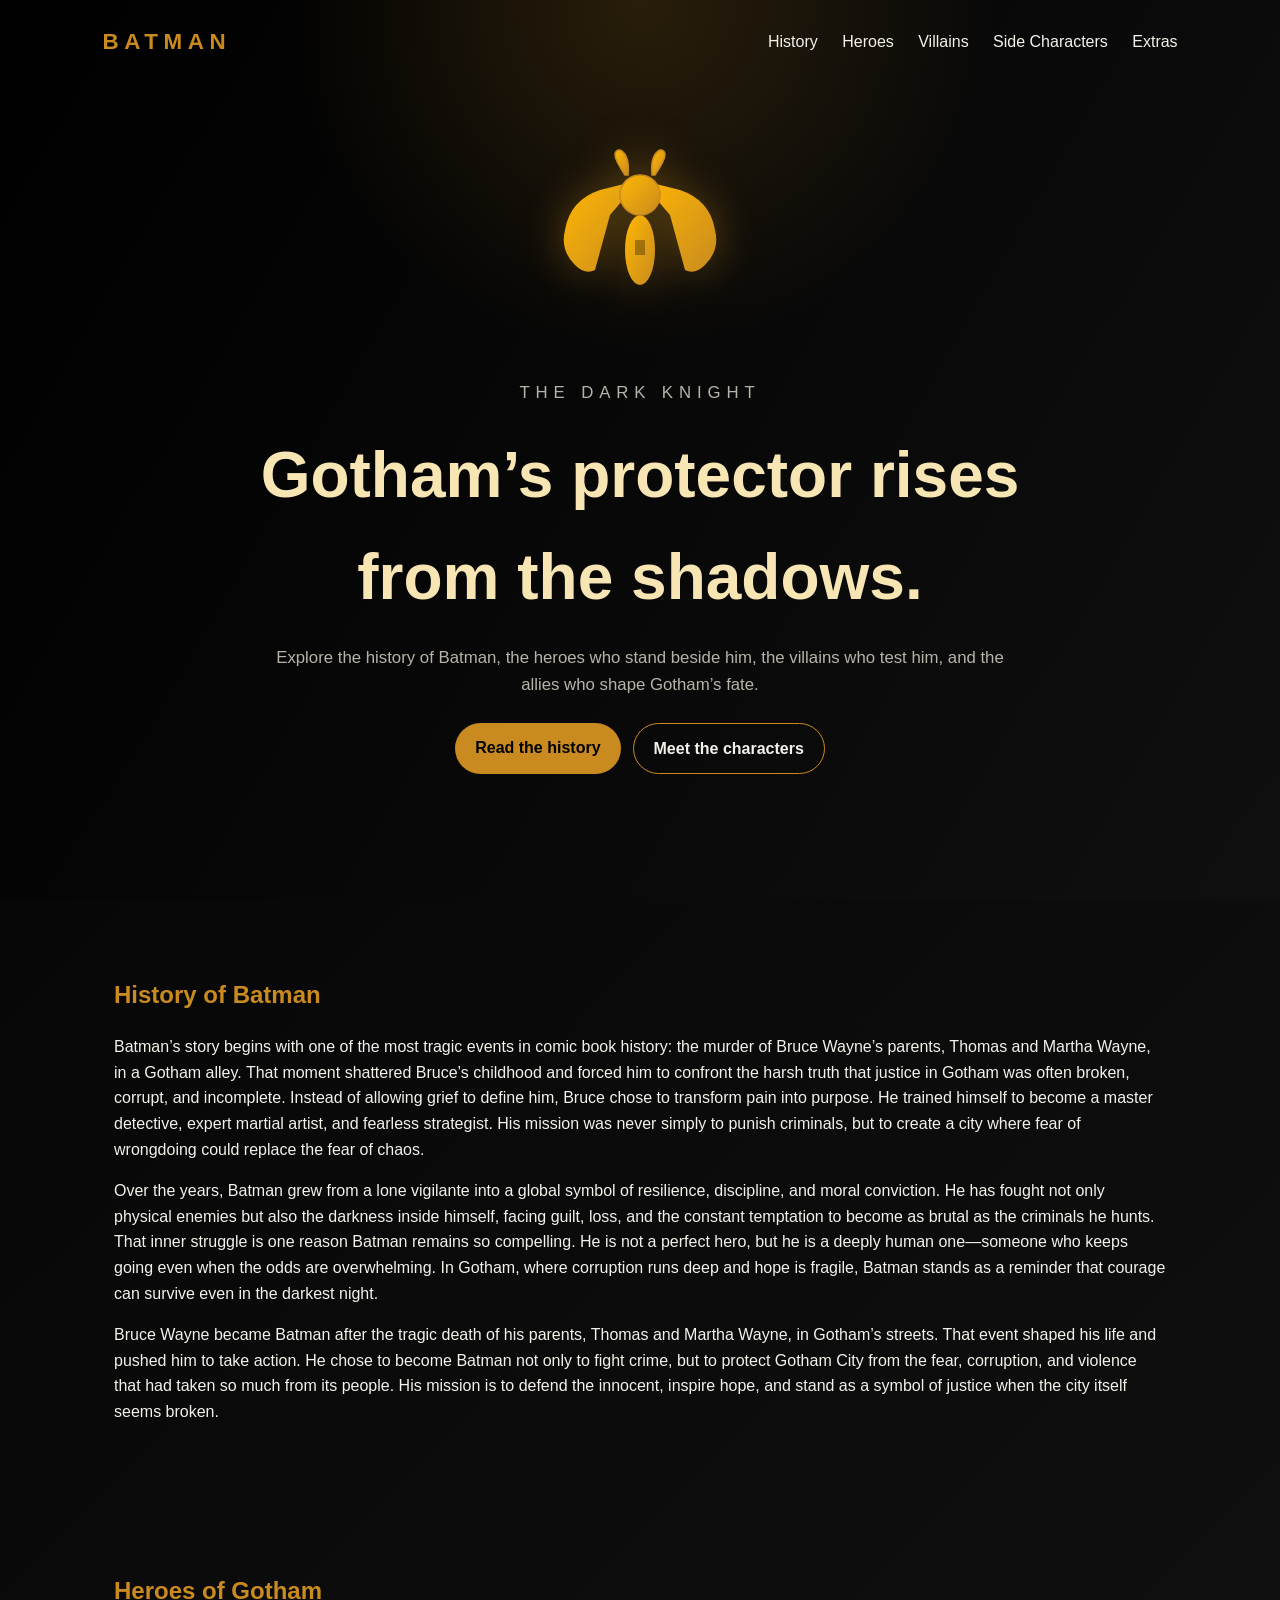
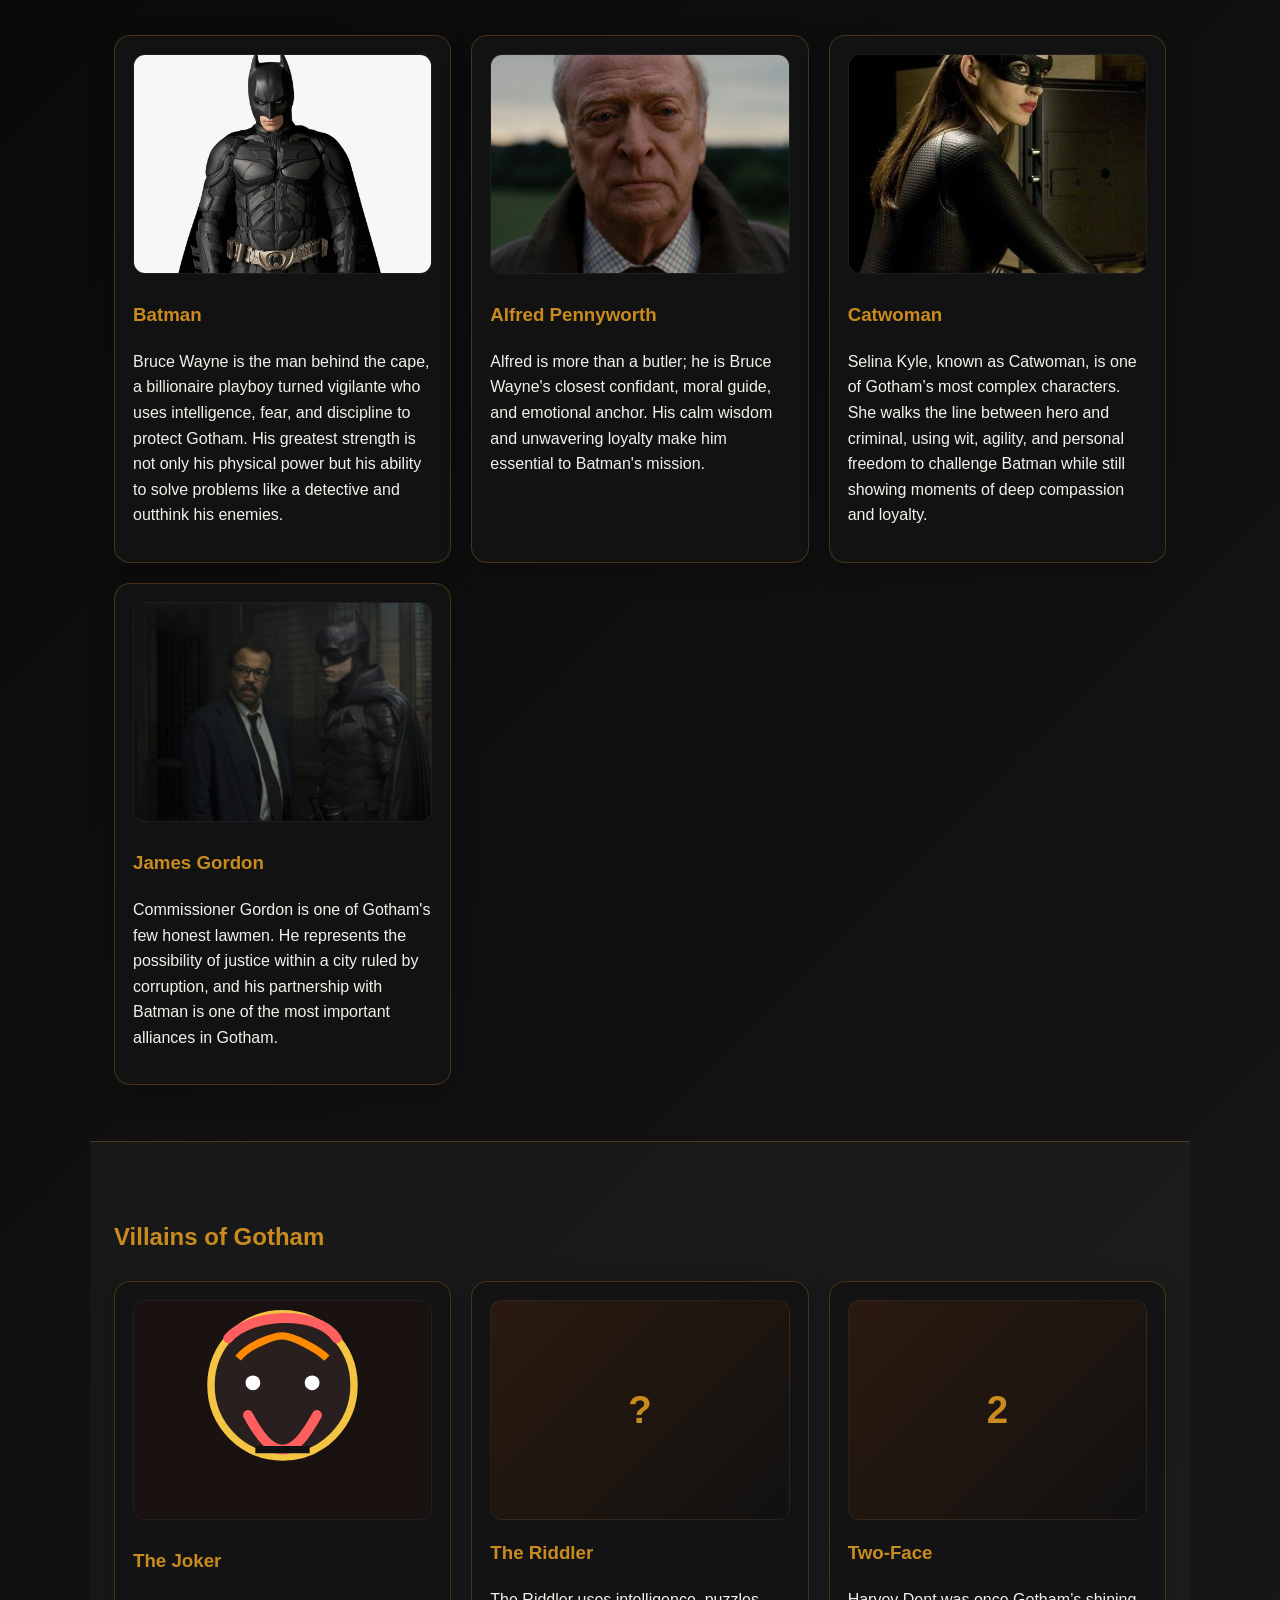
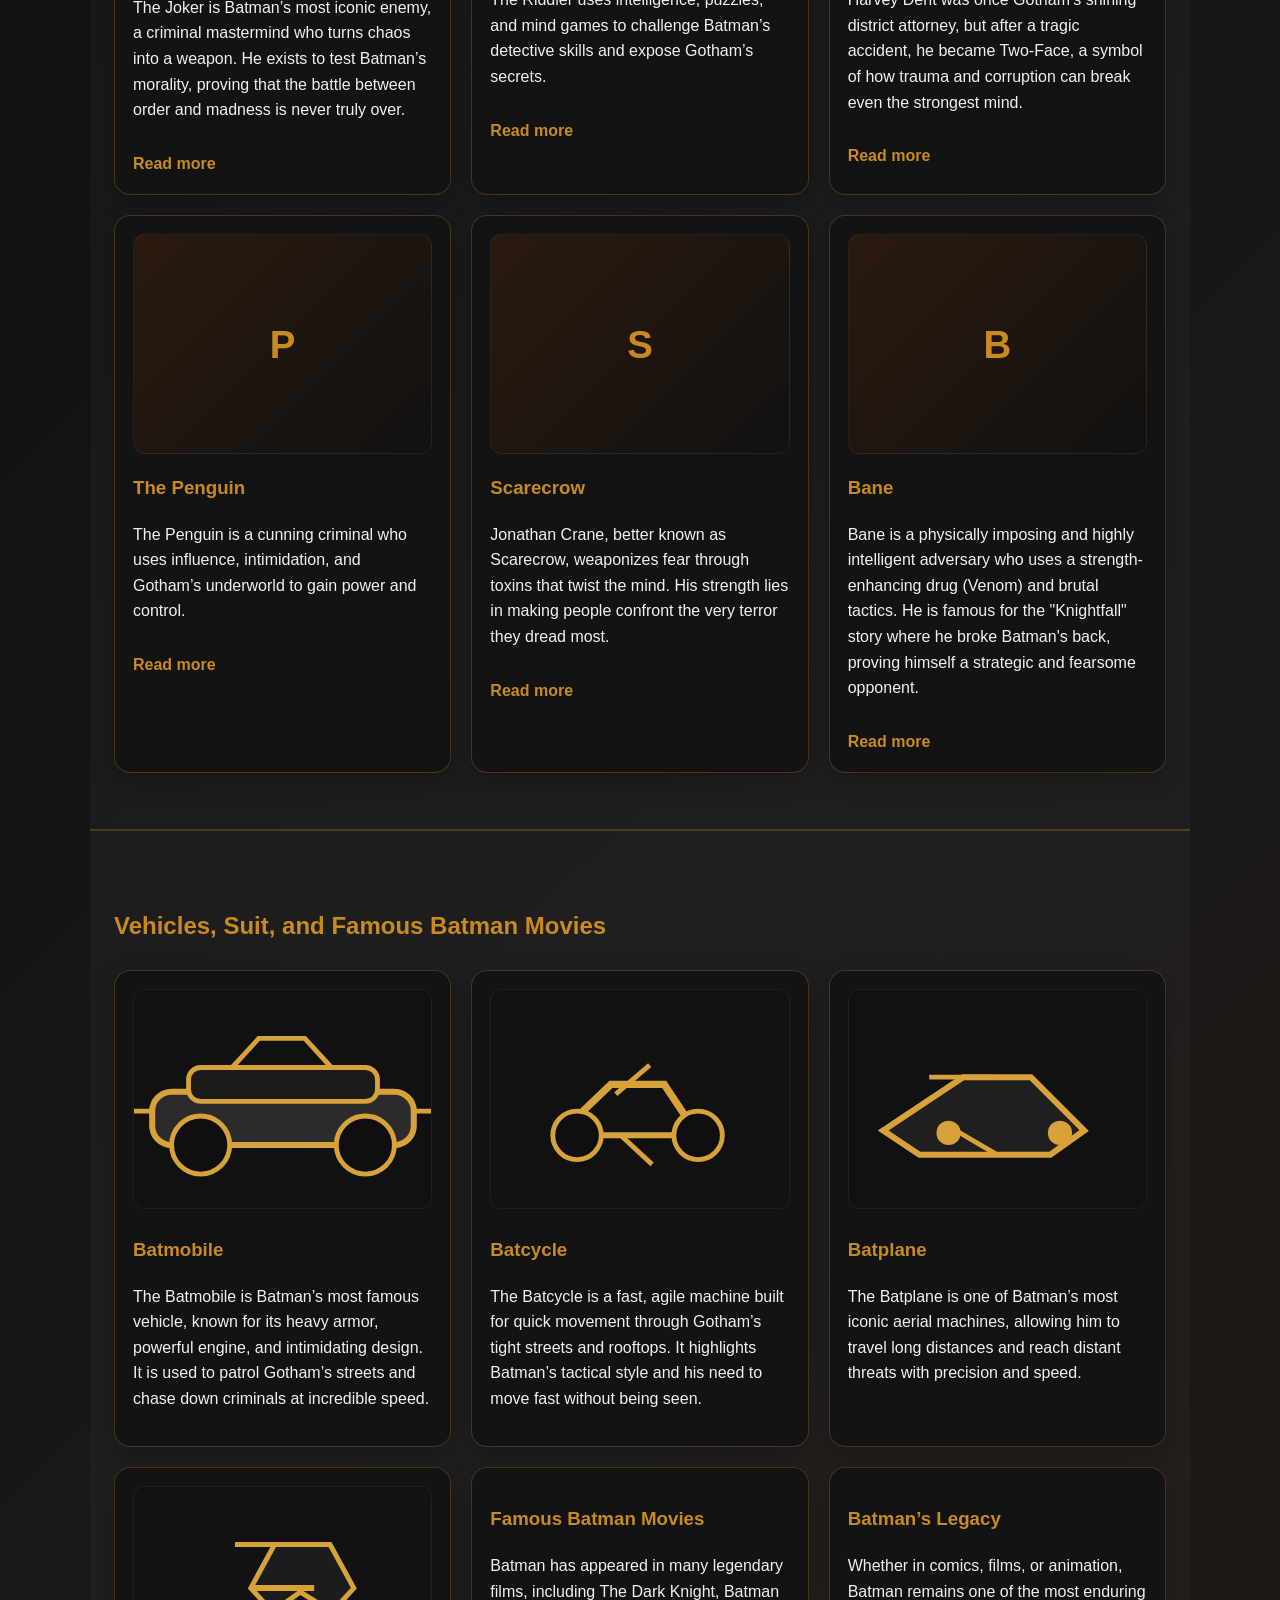
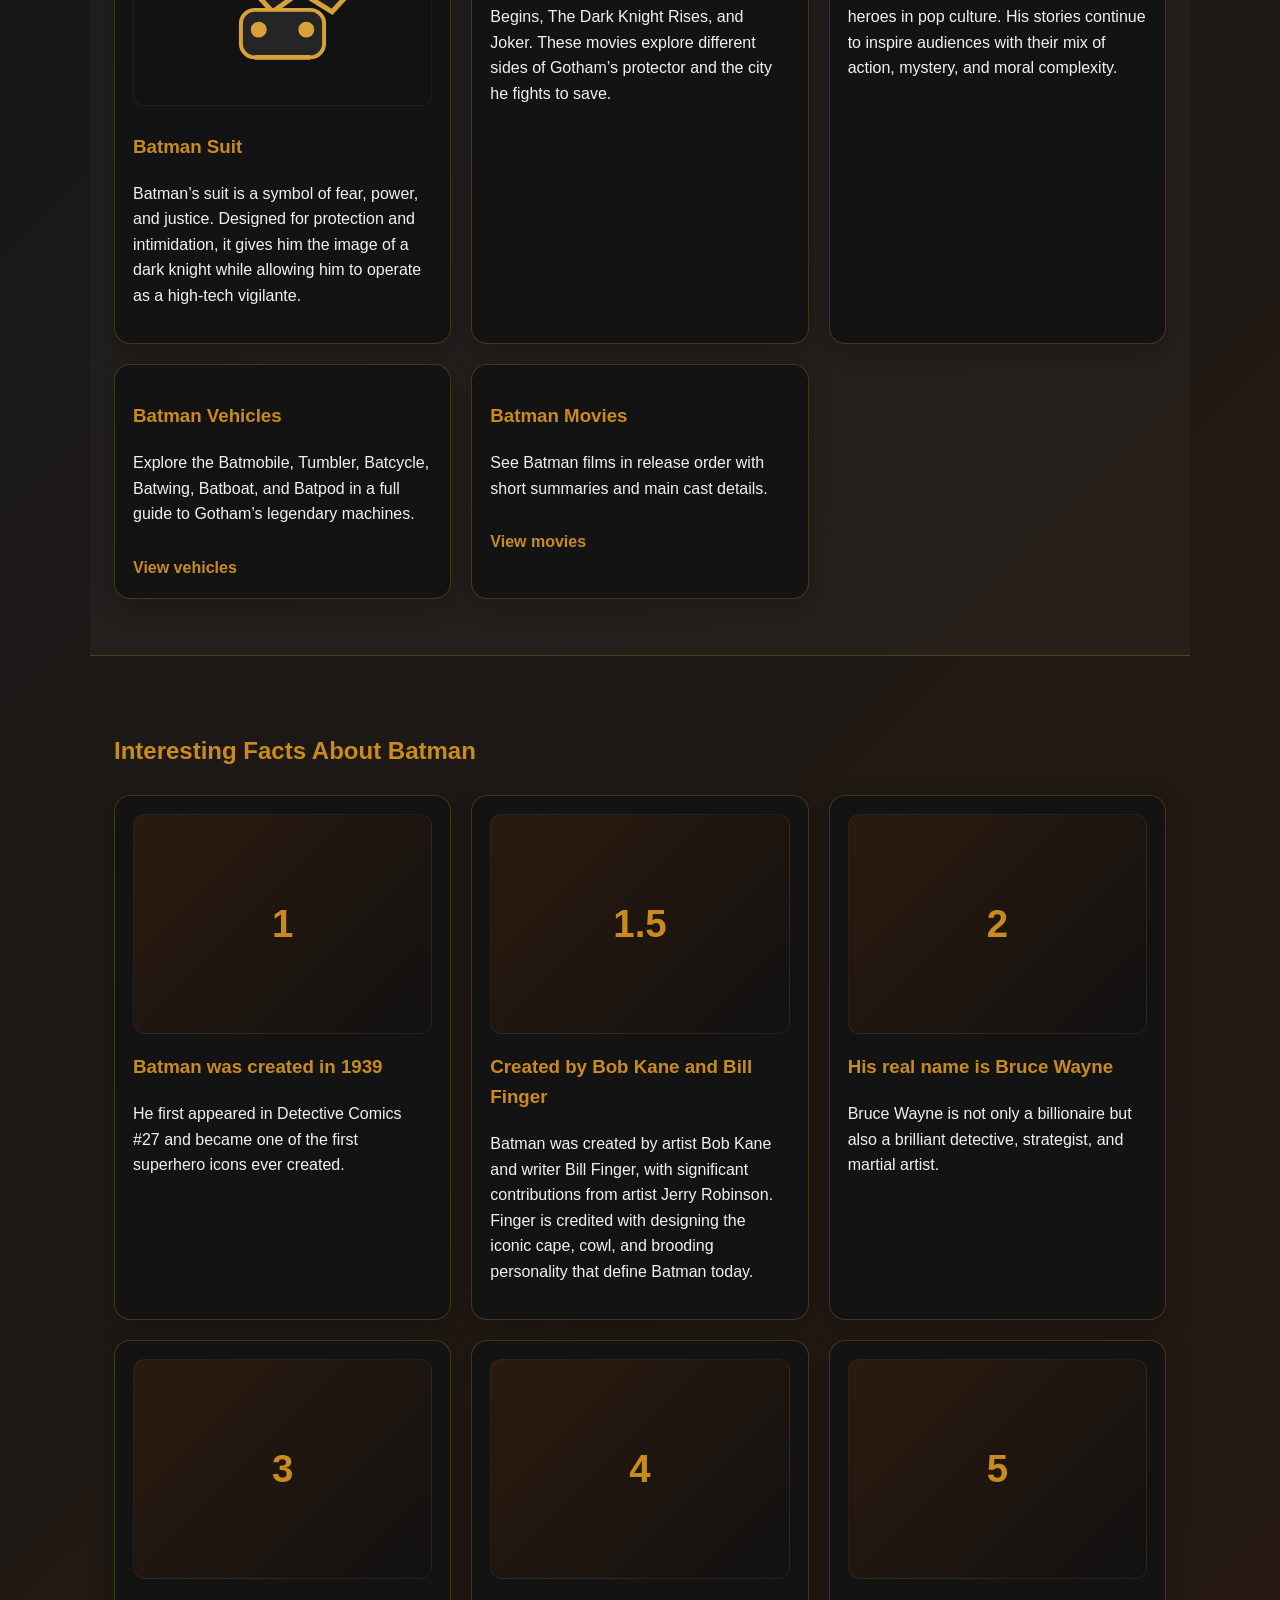
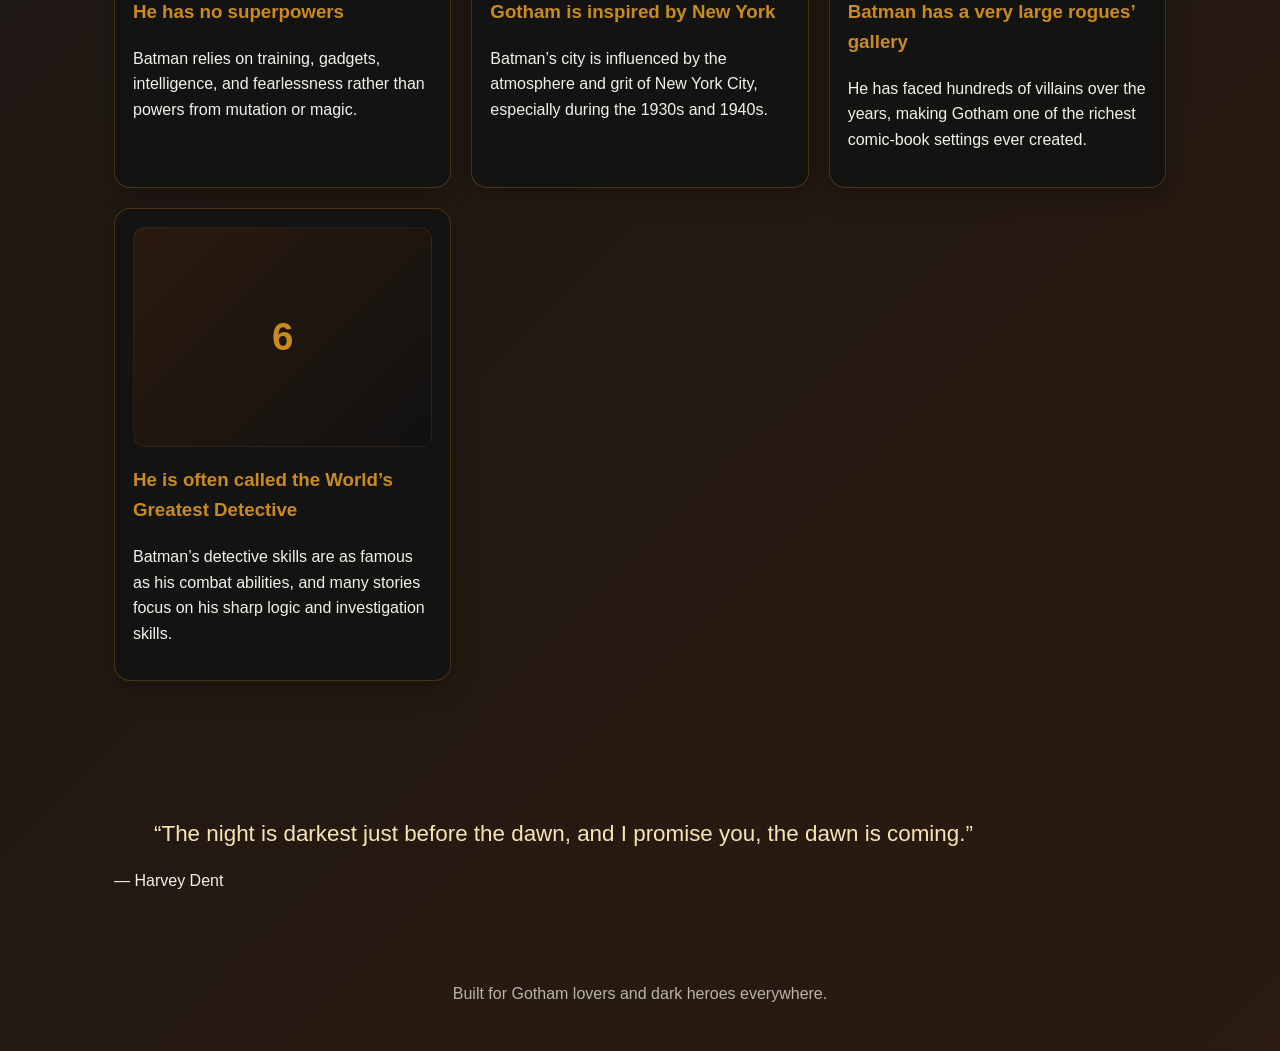
==== index.html @ 32471635 "chage" ====
<!DOCTYPE html>
<html lang="en">
  <head>
    <meta charset="UTF-8" />
    <meta name="viewport" content="width=device-width, initial-scale=1.0" />
    <title>Batman | Gotham Legends</title>
    <meta
      name="description"
      content="A dark Batman-themed website featuring Gotham history, heroes, villains, and supporting characters."
    />
    <link rel="stylesheet" href="styles.css" />
  </head>
  <body>
    <header class="hero">
      <nav class="nav">
        <div class="brand">BATMAN</div>
        <div class="nav-links">
          <a href="#history">History</a>
          <a href="#heroes">Heroes</a>
          <a href="#villains">Villains</a>
          <a href="#side">Side Characters</a>
          <a href="#extras">Extras</a>
        </div>
      </nav>

      <div class="hero-content">
        <div class="hero-logo">
          <img src="images/batman-logo.svg" alt="Batman Logo" />
        </div>
        <p class="eyebrow">The Dark Knight</p>
        <h1>Gotham’s protector rises from the shadows.</h1>
        <p>
          Explore the history of Batman, the heroes who stand beside him, the
          villains who test him, and the allies who shape Gotham’s fate.
        </p>
        <div class="hero-actions">
          <a class="button primary" href="#history">Read the history</a>
          <a class="button secondary" href="#heroes">Meet the characters</a>
        </div>
      </div>
    </header>

    <main>
      <section id="history" class="section">
        <h2>History of Batman</h2>
        <p>
          Batman’s story begins with one of the most tragic events in comic book history: the murder of Bruce Wayne’s parents, Thomas and Martha Wayne, in a Gotham alley. That moment shattered Bruce’s childhood and forced him to confront the harsh truth that justice in Gotham was often broken, corrupt, and incomplete. Instead of allowing grief to define him, Bruce chose to transform pain into purpose. He trained himself to become a master detective, expert martial artist, and fearless strategist. His mission was never simply to punish criminals, but to create a city where fear of wrongdoing could replace the fear of chaos.
        </p>
        <p>
          Over the years, Batman grew from a lone vigilante into a global symbol of resilience, discipline, and moral conviction. He has fought not only physical enemies but also the darkness inside himself, facing guilt, loss, and the constant temptation to become as brutal as the criminals he hunts. That inner struggle is one reason Batman remains so compelling. He is not a perfect hero, but he is a deeply human one—someone who keeps going even when the odds are overwhelming. In Gotham, where corruption runs deep and hope is fragile, Batman stands as a reminder that courage can survive even in the darkest night.
        </p>
        <p>
          Bruce Wayne became Batman after the tragic death of his parents, Thomas and Martha Wayne, in Gotham’s streets. That event shaped his life and pushed him to take action. He chose to become Batman not only to fight crime, but to protect Gotham City from the fear, corruption, and violence that had taken so much from its people. His mission is to defend the innocent, inspire hope, and stand as a symbol of justice when the city itself seems broken.
        </p>
      </section>

      <section id="heroes" class="section">
        <h2>Heroes of Gotham</h2>
        <div class="character-grid">
          <article class="character-card">
            <img src="images/batman.jpg" alt="Batman" />
            <h3>Batman</h3>
            <p>Bruce Wayne is the man behind the cape, a billionaire playboy turned vigilante who uses intelligence, fear, and discipline to protect Gotham. His greatest strength is not only his physical power but his ability to solve problems like a detective and outthink his enemies.</p>
          </article>
          <article class="character-card">
            <img src="images/alfred.jpg" alt="Alfred Pennyworth" />
            <h3>Alfred Pennyworth</h3>
            <p>Alfred is more than a butler; he is Bruce Wayne's closest confidant, moral guide, and emotional anchor. His calm wisdom and unwavering loyalty make him essential to Batman's mission.</p>
          </article>
          <article class="character-card">
            <img src="images/catwoman.jpg" alt="Catwoman" />
            <h3>Catwoman</h3>
            <p>Selina Kyle, known as Catwoman, is one of Gotham’s most complex characters. She walks the line between hero and criminal, using wit, agility, and personal freedom to challenge Batman while still showing moments of deep compassion and loyalty.</p>
          </article>
          <article class="character-card">
            <img src="images/friend.jpg" alt="James Gordon" />
            <h3>James Gordon</h3>
            <p>Commissioner Gordon is one of Gotham's few honest lawmen. He represents the possibility of justice within a city ruled by corruption, and his partnership with Batman is one of the most important alliances in Gotham.</p>
          </article>
        </div>
      </section>

      <section id="villains" class="section alt-section">
        <h2>Villains of Gotham</h2>
        <div class="character-grid">
          <article class="character-card">
            <img src="images/joker.svg" alt="The Joker" />
            <h3>The Joker</h3>
            <p>The Joker is Batman’s most iconic enemy, a criminal mastermind who turns chaos into a weapon. He exists to test Batman’s morality, proving that the battle between order and madness is never truly over.</p>
            <a class="page-link" href="villains/joker.html">Read more</a>
          </article>
          <article class="character-card">

            <div class="villain-icon">?</div>
            <h3>The Riddler</h3>
            <p>The Riddler uses intelligence, puzzles, and mind games to challenge Batman’s detective skills and expose Gotham’s secrets.</p>
            <a class="page-link" href="villains/riddler.html">Read more</a>
          </article>
          <article class="character-card">
            <div class="villain-icon">2</div>
            <h3>Two-Face</h3>
            <p>Harvey Dent was once Gotham’s shining district attorney, but after a tragic accident, he became Two-Face, a symbol of how trauma and corruption can break even the strongest mind.</p>
            <a class="page-link" href="villains/two-face.html">Read more</a>
          </article>
          <article class="character-card">
            <div class="villain-icon">P</div>
            <h3>The Penguin</h3>
            <p>The Penguin is a cunning criminal who uses influence, intimidation, and Gotham’s underworld to gain power and control.</p>
            <a class="page-link" href="villains/penguin.html">Read more</a>
          </article>
          <article class="character-card">
            <div class="villain-icon">S</div>
            <h3>Scarecrow</h3>
            <p>Jonathan Crane, better known as Scarecrow, weaponizes fear through toxins that twist the mind. His strength lies in making people confront the very terror they dread most.</p>
            <a class="page-link" href="villains/scarecrow.html">Read more</a>
          </article>
          <article class="character-card">
            <div class="villain-icon">B</div>
            <h3>Bane</h3>
            <p>Bane is a physically imposing and highly intelligent adversary who uses a strength-enhancing drug (Venom) and brutal tactics. He is famous for the "Knightfall" story where he broke Batman's back, proving himself a strategic and fearsome opponent.</p>
            <a class="page-link" href="villains/bane.html">Read more</a>
          </article>
        </div>
      </section>


      <section id="extras" class="section alt-section">
        <h2>Vehicles, Suit, and Famous Batman Movies</h2>
        <div class="character-grid">
          <article class="character-card">
            <img src="images/vehicles/batmobile.svg" alt="Batmobile" />
            <h3>Batmobile</h3>
            <p>The Batmobile is Batman’s most famous vehicle, known for its heavy armor, powerful engine, and intimidating design. It is used to patrol Gotham’s streets and chase down criminals at incredible speed.</p>
          </article>
          <article class="character-card">
            <img src="images/vehicles/batcycle.svg" alt="Batcycle" />
            <h3>Batcycle</h3>
            <p>The Batcycle is a fast, agile machine built for quick movement through Gotham’s tight streets and rooftops. It highlights Batman’s tactical style and his need to move fast without being seen.</p>
          </article>
          <article class="character-card">
            <img src="images/vehicles/batplane.svg" alt="Batplane" />
            <h3>Batplane</h3>
            <p>The Batplane is one of Batman’s most iconic aerial machines, allowing him to travel long distances and reach distant threats with precision and speed.</p>
          </article>
          <article class="character-card">
            <img src="images/suit.svg" alt="Batman suit" />
            <h3>Batman Suit</h3>
            <p>Batman’s suit is a symbol of fear, power, and justice. Designed for protection and intimidation, it gives him the image of a dark knight while allowing him to operate as a high-tech vigilante.</p>
          </article>
          <article class="character-card">
            <h3>Famous Batman Movies</h3>
            <p>Batman has appeared in many legendary films, including The Dark Knight, Batman Begins, The Dark Knight Rises, and Joker. These movies explore different sides of Gotham’s protector and the city he fights to save.</p>
          </article>
          <article class="character-card">
            <h3>Batman’s Legacy</h3>
            <p>Whether in comics, films, or animation, Batman remains one of the most enduring heroes in pop culture. His stories continue to inspire audiences with their mix of action, mystery, and moral complexity.</p>
          </article>
          <article class="character-card">
            <h3>Batman Vehicles</h3>
            <p>Explore the Batmobile, Tumbler, Batcycle, Batwing, Batboat, and Batpod in a full guide to Gotham’s legendary machines.</p>
            <a class="page-link" href="vehicles/index.html">View vehicles</a>
          </article>
          <article class="character-card">
            <h3>Batman Movies</h3>
            <p>See Batman films in release order with short summaries and main cast details.</p>
            <a class="page-link" href="movies.html">View movies</a>
          </article>
        </div>
      </section>

      <section class="section">
        <h2>Interesting Facts About Batman</h2>
        <div class="character-grid">
          <article class="character-card">
            <div class="villain-icon">1</div>
            <h3>Batman was created in 1939</h3>
            <p>He first appeared in Detective Comics #27 and became one of the first superhero icons ever created.</p>
          </article>
          <article class="character-card">
            <div class="villain-icon">1.5</div>
            <h3>Created by Bob Kane and Bill Finger</h3>
            <p>Batman was created by artist Bob Kane and writer Bill Finger, with significant contributions from artist Jerry Robinson. Finger is credited with designing the iconic cape, cowl, and brooding personality that define Batman today.</p>
          </article>
          <article class="character-card">
            <div class="villain-icon">2</div>
            <h3>His real name is Bruce Wayne</h3>
            <p>Bruce Wayne is not only a billionaire but also a brilliant detective, strategist, and martial artist.</p>
          </article>
          <article class="character-card">
            <div class="villain-icon">3</div>
            <h3>He has no superpowers</h3>
            <p>Batman relies on training, gadgets, intelligence, and fearlessness rather than powers from mutation or magic.</p>
          </article>
          <article class="character-card">
            <div class="villain-icon">4</div>
            <h3>Gotham is inspired by New York</h3>
            <p>Batman’s city is influenced by the atmosphere and grit of New York City, especially during the 1930s and 1940s.</p>
          </article>
          <article class="character-card">
            <div class="villain-icon">5</div>
            <h3>Batman has a very large rogues’ gallery</h3>
            <p>He has faced hundreds of villains over the years, making Gotham one of the richest comic-book settings ever created.</p>
          </article>
          <article class="character-card">
            <div class="villain-icon">6</div>
            <h3>He is often called the World’s Greatest Detective</h3>
            <p>Batman’s detective skills are as famous as his combat abilities, and many stories focus on his sharp logic and investigation skills.</p>
          </article>
        </div>
      </section>

      <section class="quote-section">
        <blockquote>
          “The night is darkest just before the dawn, and I promise you, the dawn is coming.”
        </blockquote>
        <p>— Harvey Dent</p>
      </section>
    </main>

    <footer>
      <p>Built for Gotham lovers and dark heroes everywhere.</p>
    </footer>
  </body>
</html>
---- styles.css ----
:root {
  --bg: #060606;
  --panel: #171717;
  --text: #f3f1ea;
  --muted: #b8b3a8;
  --accent: #c98b1f;
  --accent-soft: #7a4b12;
  --border: rgba(201, 139, 31, 0.28);
}

* {
  box-sizing: border-box;
}

body {
  margin: 0;
  font-family: Arial, Helvetica, sans-serif;
  background: linear-gradient(135deg, #030303, #181818 55%, #2a1a0f);
  color: var(--text);
  line-height: 1.6;
}

.hero {
  min-height: 100vh;
  padding: 24px 8% 60px;
  background: radial-gradient(circle at top, rgba(201, 139, 31, 0.18), transparent 32%),
    linear-gradient(120deg, rgba(0, 0, 0, 0.96), rgba(16, 16, 16, 0.92));
}

.nav {
  display: flex;
  justify-content: space-between;
  align-items: center;
  max-width: 1100px;
  margin: 0 auto 80px;
}

.brand {
  font-size: 1.4rem;
  font-weight: 700;
  letter-spacing: 0.25em;
  color: var(--accent);
}

.nav-links a {
  color: var(--text);
  text-decoration: none;
  margin-left: 20px;
}

.hero-content {
  max-width: 760px;
  margin: 0 auto;
  text-align: center;
}

.hero-logo {
  width: 200px;
  height: 200px;
  margin: 0 auto 40px;
  display: flex;
  justify-content: center;
  align-items: center;
  animation: float 3s ease-in-out infinite;
}

.hero-logo img {
  width: 100%;
  height: 100%;
  object-fit: contain;
  filter: drop-shadow(0 0 20px rgba(201, 139, 31, 0.4));
}

@keyframes float {
  0%, 100% {
    transform: translateY(0px);
  }
  50% {
    transform: translateY(-15px);
  }
}

.eyebrow {
  text-transform: uppercase;
  letter-spacing: 0.35em;
  color: var(--accent);
  font-size: 0.9rem;
}

h1,
h2,
h3 {
  color: var(--accent);
}

h1 {
  font-size: clamp(2.3rem, 5vw, 4rem);
  margin: 8px 0;
  color: #f7e5b3;
}

.hero-content p {
  color: var(--muted);
  font-size: 1.05rem;
}

.hero-actions {
  display: flex;
  justify-content: center;
  gap: 12px;
  margin-top: 24px;
  flex-wrap: wrap;
}

.button {
  display: inline-block;
  padding: 12px 20px;
  border-radius: 999px;
  text-decoration: none;
  font-weight: 600;
}

.button.primary {
  background: var(--accent);
  color: #000;
}

.button.secondary {
  border: 1px solid var(--accent);
  color: var(--text);
}

.section,
.quote-section {
  max-width: 1100px;
  margin: 0 auto;
  padding: 56px 24px;
}

.alt-section {
  background: rgba(255, 255, 255, 0.03);
  border-top: 1px solid var(--border);
  border-bottom: 1px solid var(--border);
}

.character-grid {
  display: grid;
  grid-template-columns: repeat(3, minmax(0, 1fr));
  gap: 20px;
  margin-top: 24px;
}

.character-card {
  background: rgba(20, 20, 20, 0.95);
  border: 1px solid var(--border);
  border-radius: 16px;
  padding: 18px;
  box-shadow: 0 8px 25px rgba(0, 0, 0, 0.25);
}

.character-card img {
  width: 100%;
  height: 220px;
  object-fit: cover;
  border-radius: 12px;
  background: #111;
  border: 1px solid rgba(255, 255, 255, 0.06);
}

.villain-icon {
  display: flex;
  align-items: center;
  justify-content: center;
  height: 220px;
  border-radius: 12px;
  background: linear-gradient(135deg, #2b1a0e, #111);
  border: 1px solid rgba(255, 255, 255, 0.06);
  font-size: 2.4rem;
  color: var(--accent);
  font-weight: 700;
  margin-bottom: 12px;
}

.page-link {
  display: inline-block;
  margin-top: 12px;
  color: var(--accent);
  text-decoration: none;
  font-weight: 600;
}

.page-link:hover {
  color: #f7e5b3;
}

.vehicle-list {
  display: grid;
  grid-template-columns: repeat(2, minmax(0, 1fr));
  gap: 20px;
}

.vehicle-card {
  background: rgba(20, 20, 20, 0.95);
  border: 1px solid var(--border);
  border-radius: 16px;
  padding: 20px;
  box-shadow: 0 8px 25px rgba(0, 0, 0, 0.25);
}

.vehicle-card h3 {
  color: #f7e5b3;
}

.movie-list {
  display: grid;
  grid-template-columns: repeat(2, minmax(0, 1fr));
  gap: 20px;
}

blockquote {
  font-size: 1.4rem;
  margin-bottom: 8px;
  color: #f7e5b3;
}

footer {
  text-align: center;
  padding: 0 24px 28px;
  color: var(--muted);
}

@media (max-width: 760px) {
  .character-grid {
    grid-template-columns: 1fr;
  }

  .vehicle-list,
  .movie-list {
    grid-template-columns: 1fr;
  }

  .nav {
    flex-direction: column;
    gap: 12px;
  }

  .nav-links a {
    margin: 0 10px;
  }
}
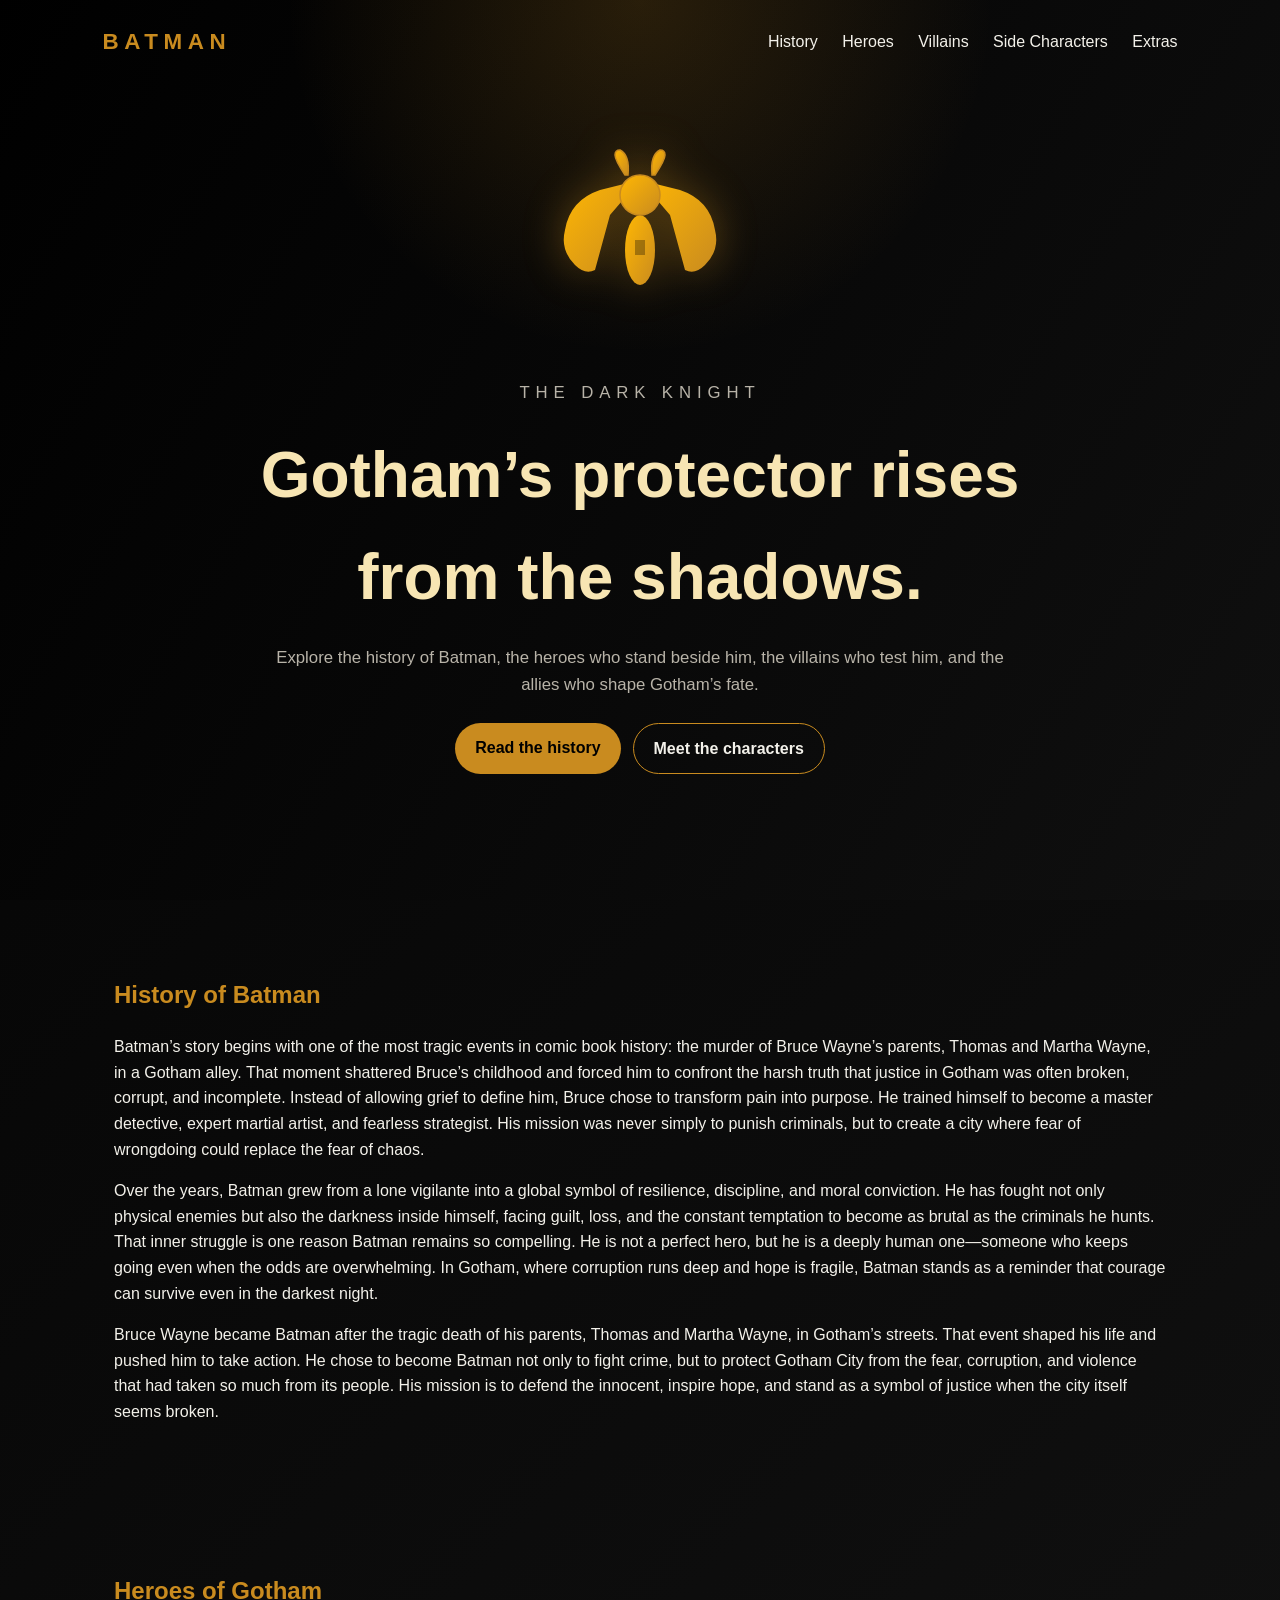
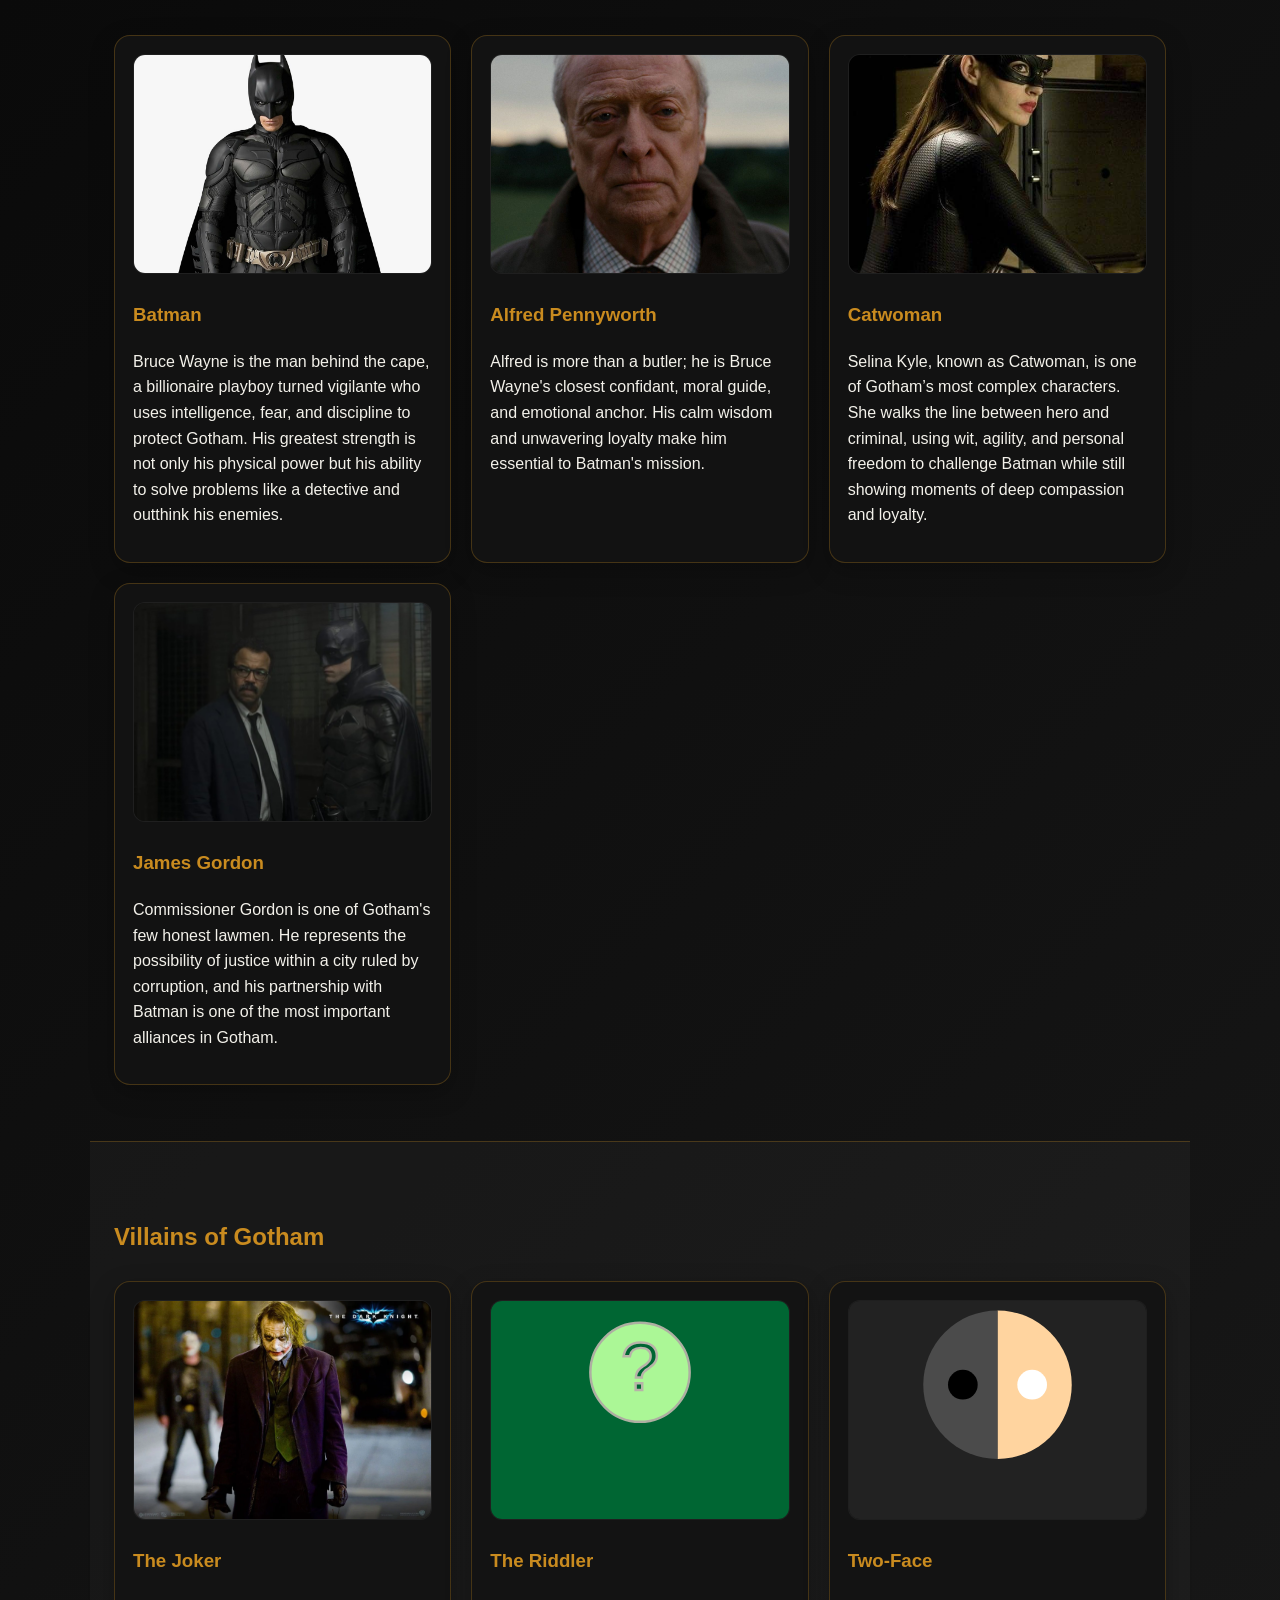
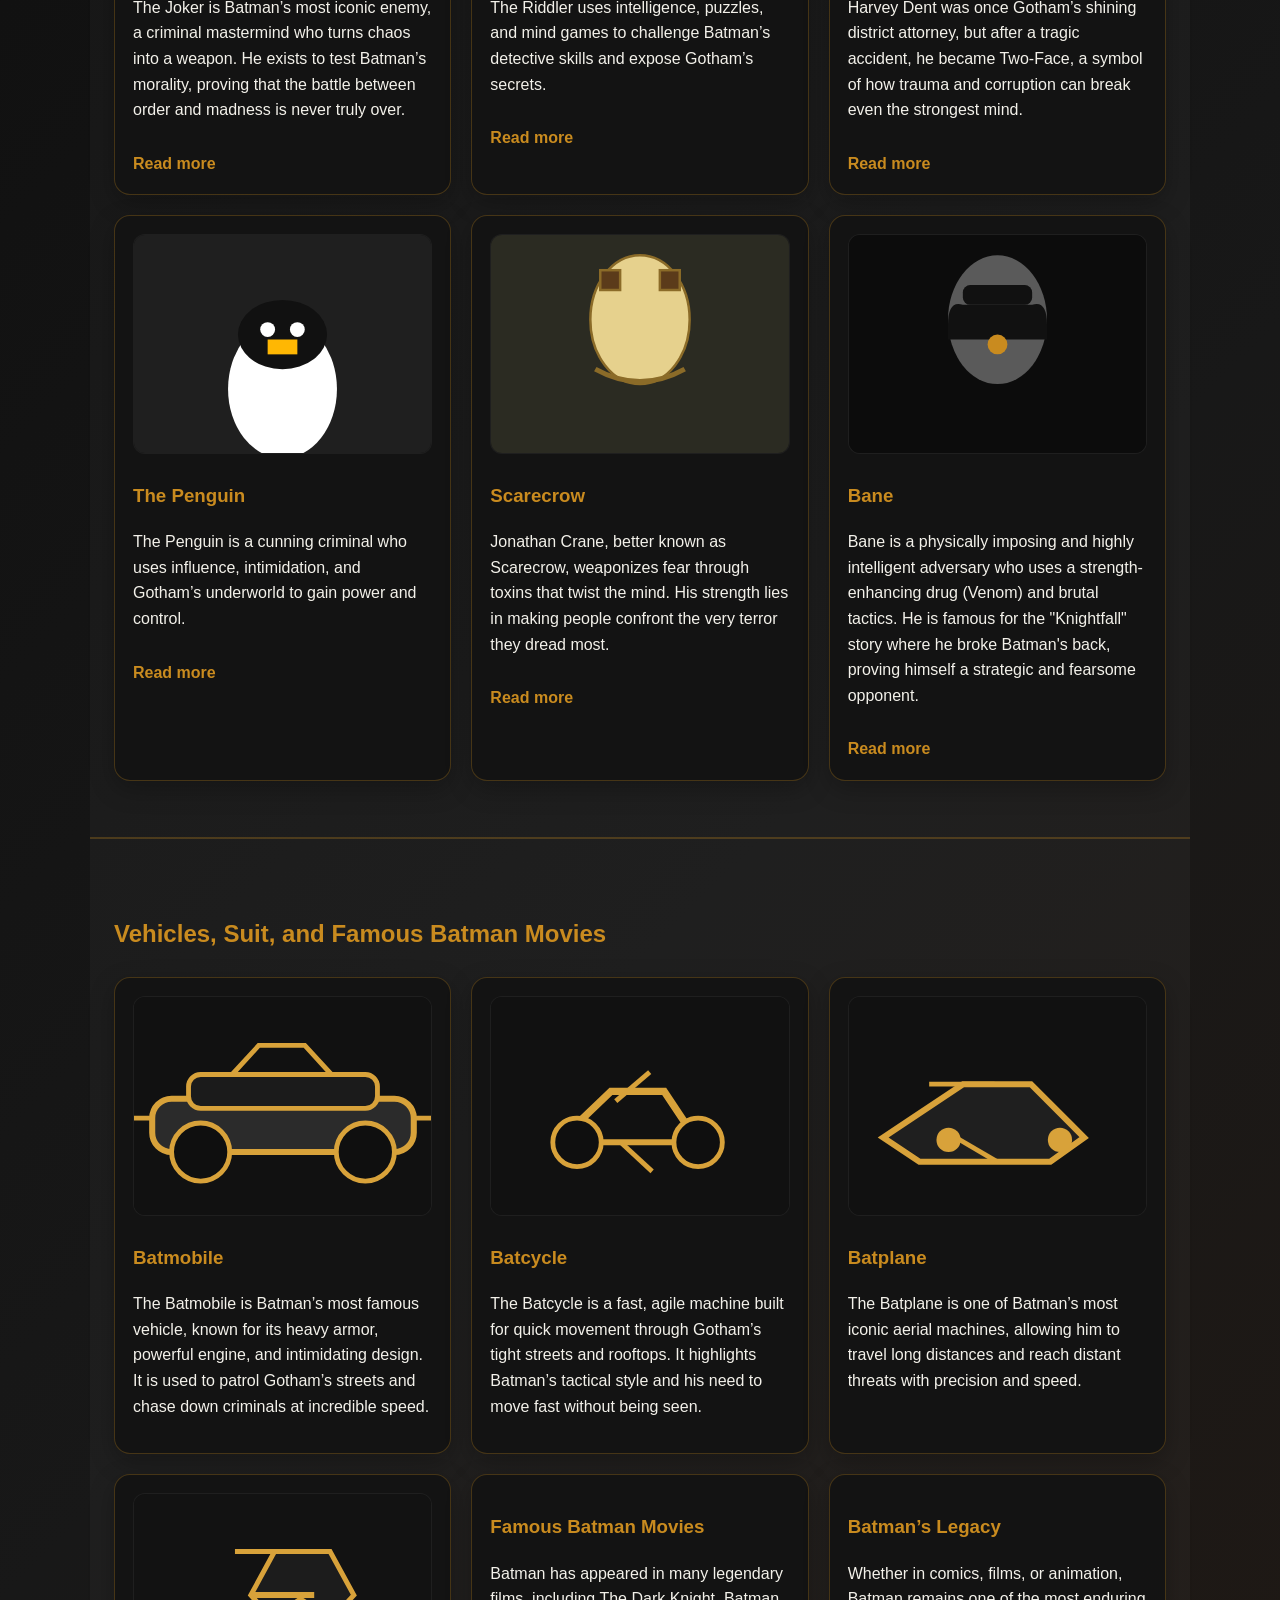
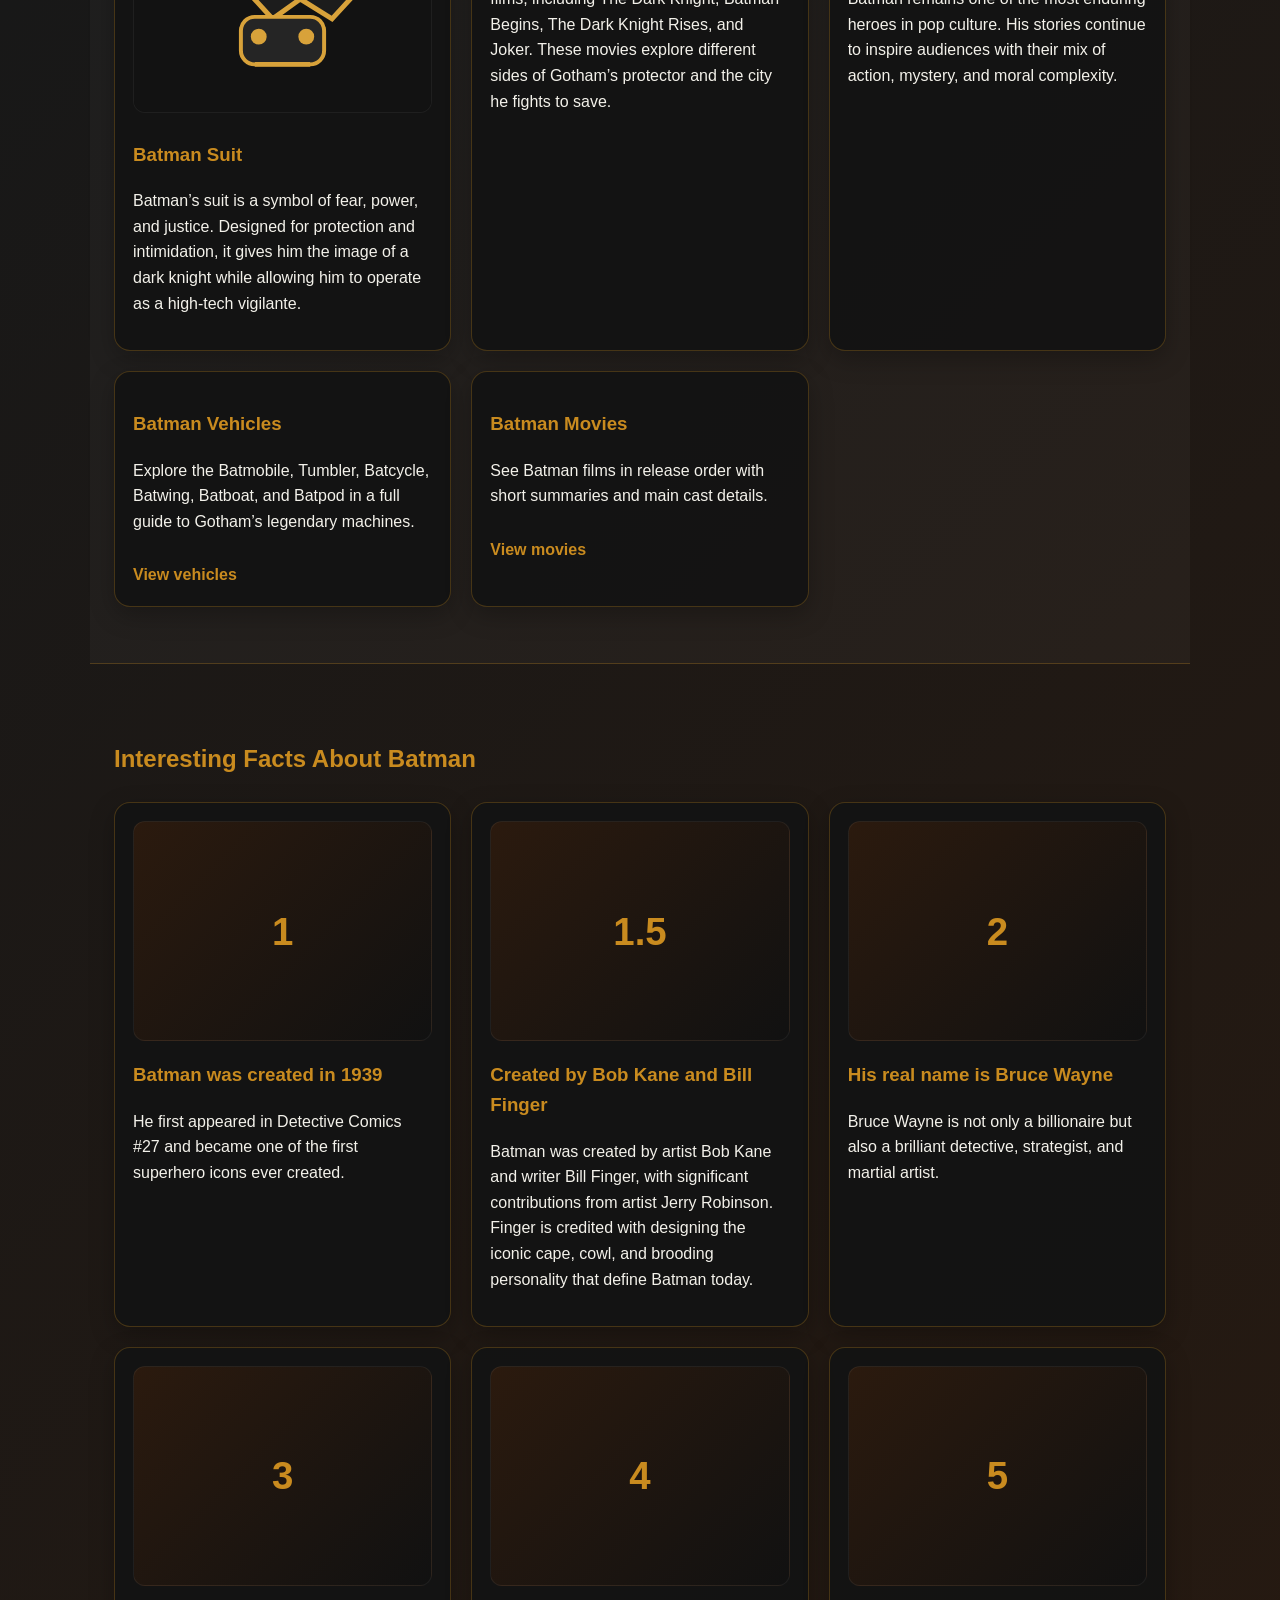
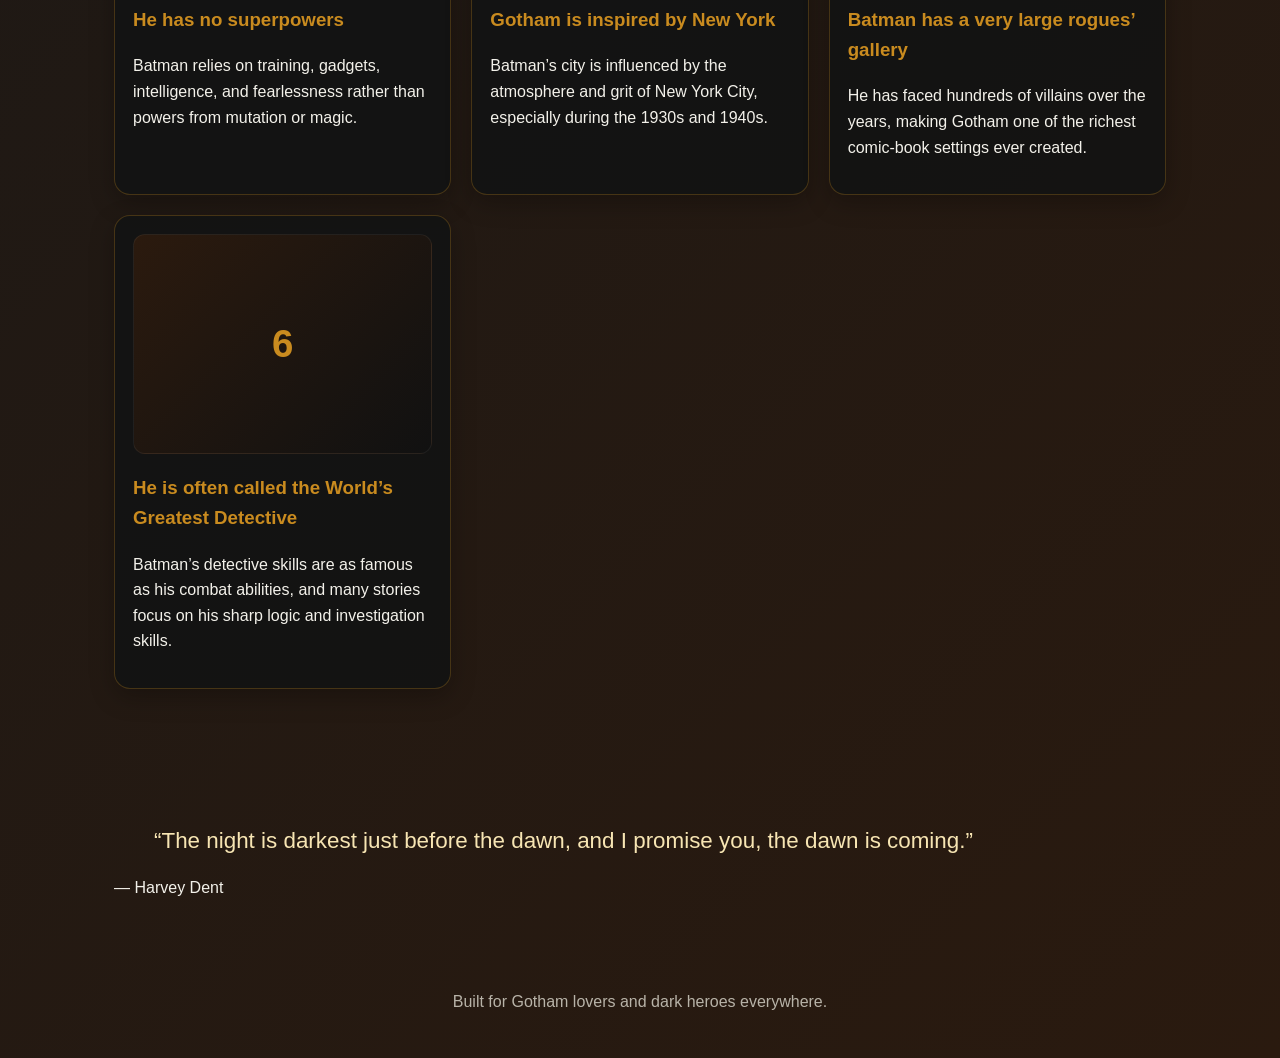
==== commit 94d25c26: "ubdate the websute of batman" ====
--- a/index.html
+++ b/index.html
@@ -84,38 +84,37 @@
         <h2>Villains of Gotham</h2>
         <div class="character-grid">
           <article class="character-card">
-            <img src="images/joker.svg" alt="The Joker" />
+            <img src="images/joker.jpg" alt="The Joker" />
             <h3>The Joker</h3>
             <p>The Joker is Batman’s most iconic enemy, a criminal mastermind who turns chaos into a weapon. He exists to test Batman’s morality, proving that the battle between order and madness is never truly over.</p>
             <a class="page-link" href="villains/joker.html">Read more</a>
           </article>
           <article class="character-card">
-
-            <div class="villain-icon">?</div>
+            <img src="images/riddler.svg" alt="The Riddler" />
             <h3>The Riddler</h3>
             <p>The Riddler uses intelligence, puzzles, and mind games to challenge Batman’s detective skills and expose Gotham’s secrets.</p>
             <a class="page-link" href="villains/riddler.html">Read more</a>
           </article>
           <article class="character-card">
-            <div class="villain-icon">2</div>
+            <img src="images/two-face.svg" alt="Two-Face" />
             <h3>Two-Face</h3>
             <p>Harvey Dent was once Gotham’s shining district attorney, but after a tragic accident, he became Two-Face, a symbol of how trauma and corruption can break even the strongest mind.</p>
             <a class="page-link" href="villains/two-face.html">Read more</a>
           </article>
           <article class="character-card">
-            <div class="villain-icon">P</div>
+            <img src="images/penguin.svg" alt="The Penguin" />
             <h3>The Penguin</h3>
             <p>The Penguin is a cunning criminal who uses influence, intimidation, and Gotham’s underworld to gain power and control.</p>
             <a class="page-link" href="villains/penguin.html">Read more</a>
           </article>
           <article class="character-card">
-            <div class="villain-icon">S</div>
+            <img src="images/scarecrow.svg" alt="Scarecrow" />
             <h3>Scarecrow</h3>
             <p>Jonathan Crane, better known as Scarecrow, weaponizes fear through toxins that twist the mind. His strength lies in making people confront the very terror they dread most.</p>
             <a class="page-link" href="villains/scarecrow.html">Read more</a>
           </article>
           <article class="character-card">
-            <div class="villain-icon">B</div>
+            <img src="images/bane.svg" alt="Bane" />
             <h3>Bane</h3>
             <p>Bane is a physically imposing and highly intelligent adversary who uses a strength-enhancing drug (Venom) and brutal tactics. He is famous for the "Knightfall" story where he broke Batman's back, proving himself a strategic and fearsome opponent.</p>
             <a class="page-link" href="villains/bane.html">Read more</a>
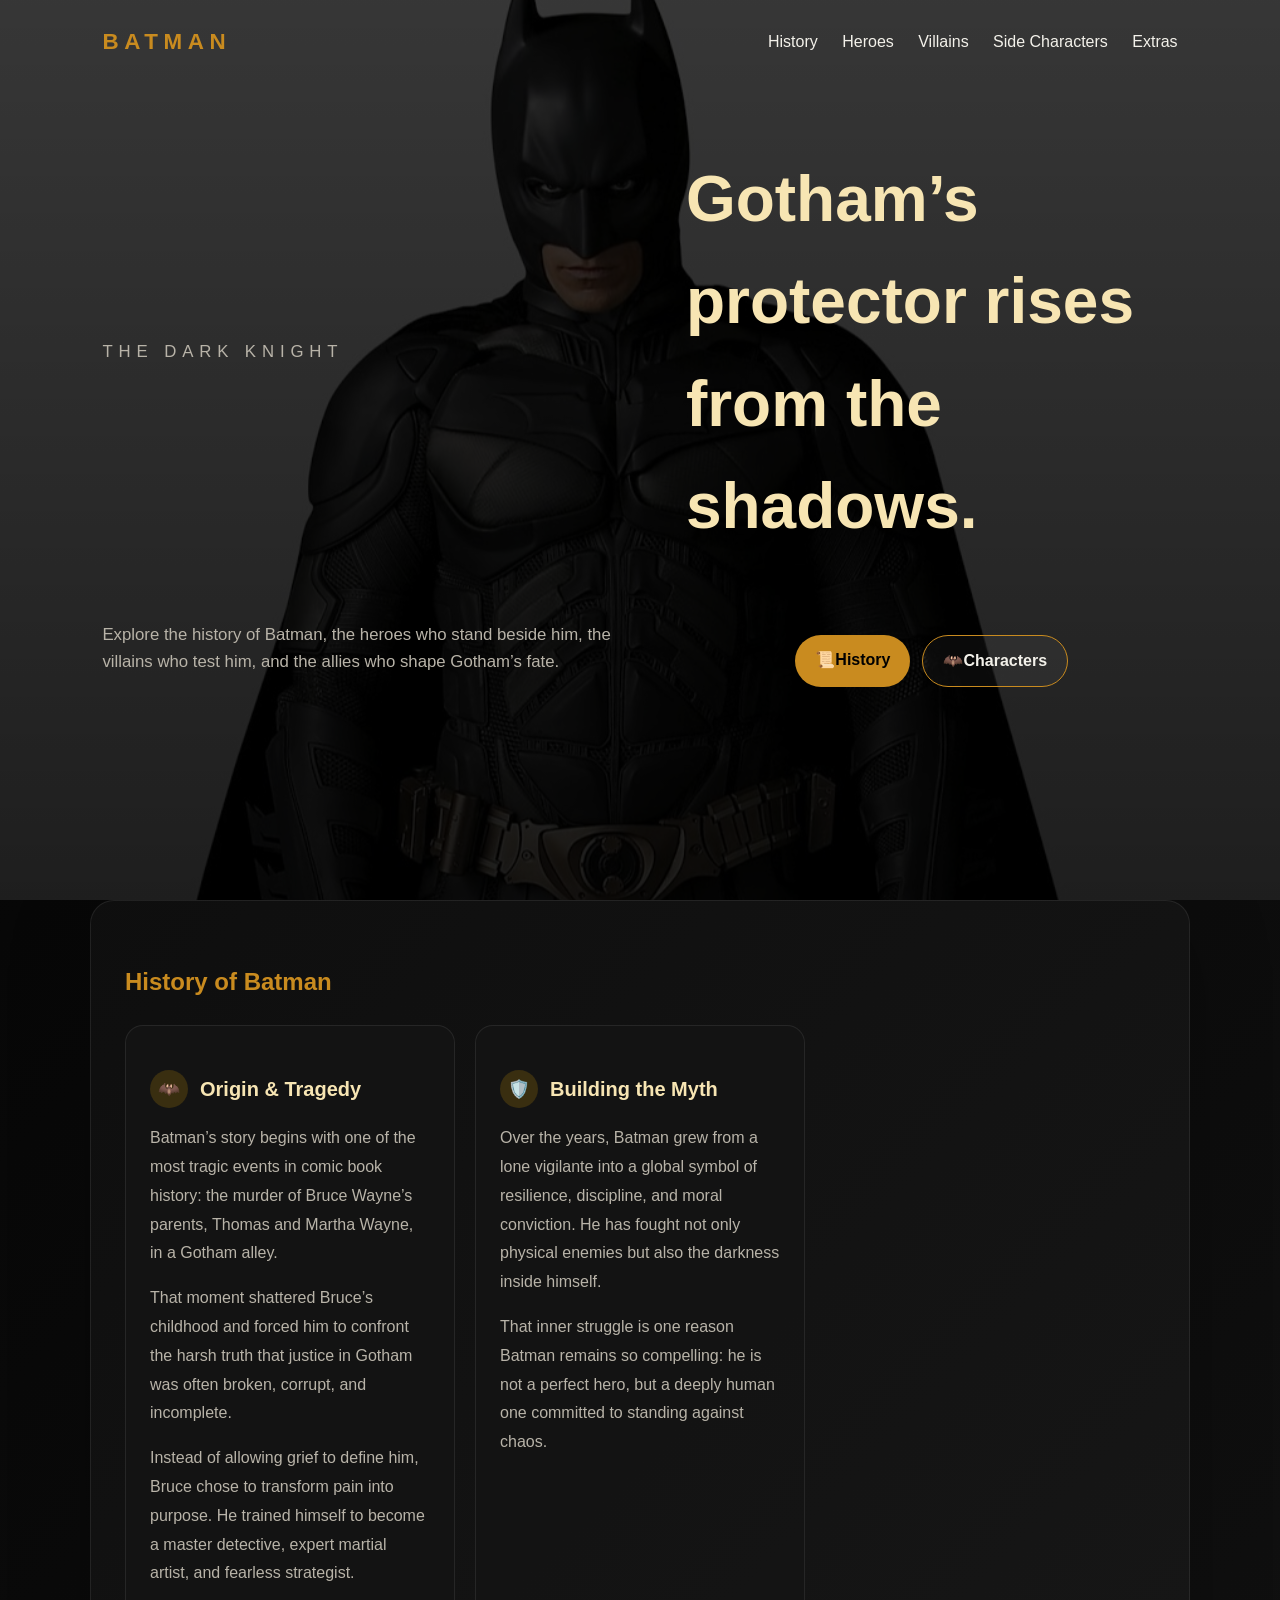
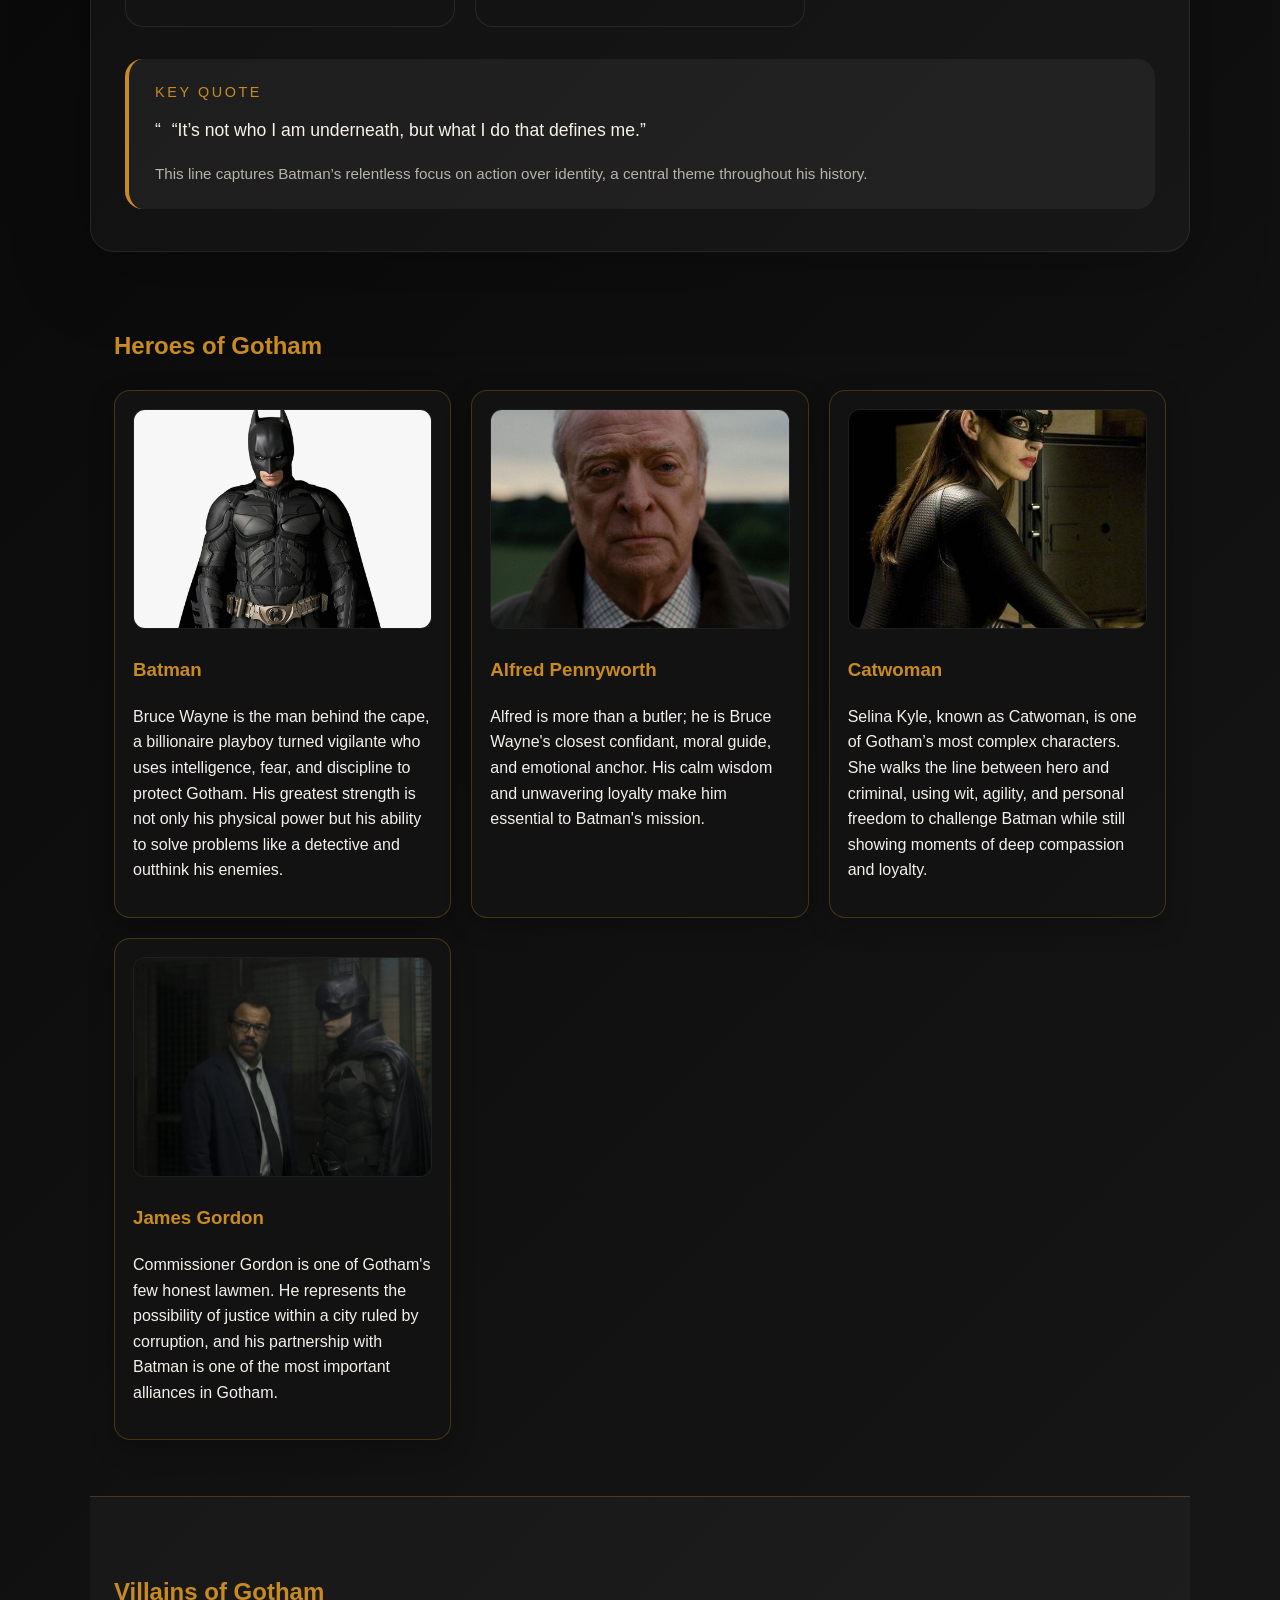
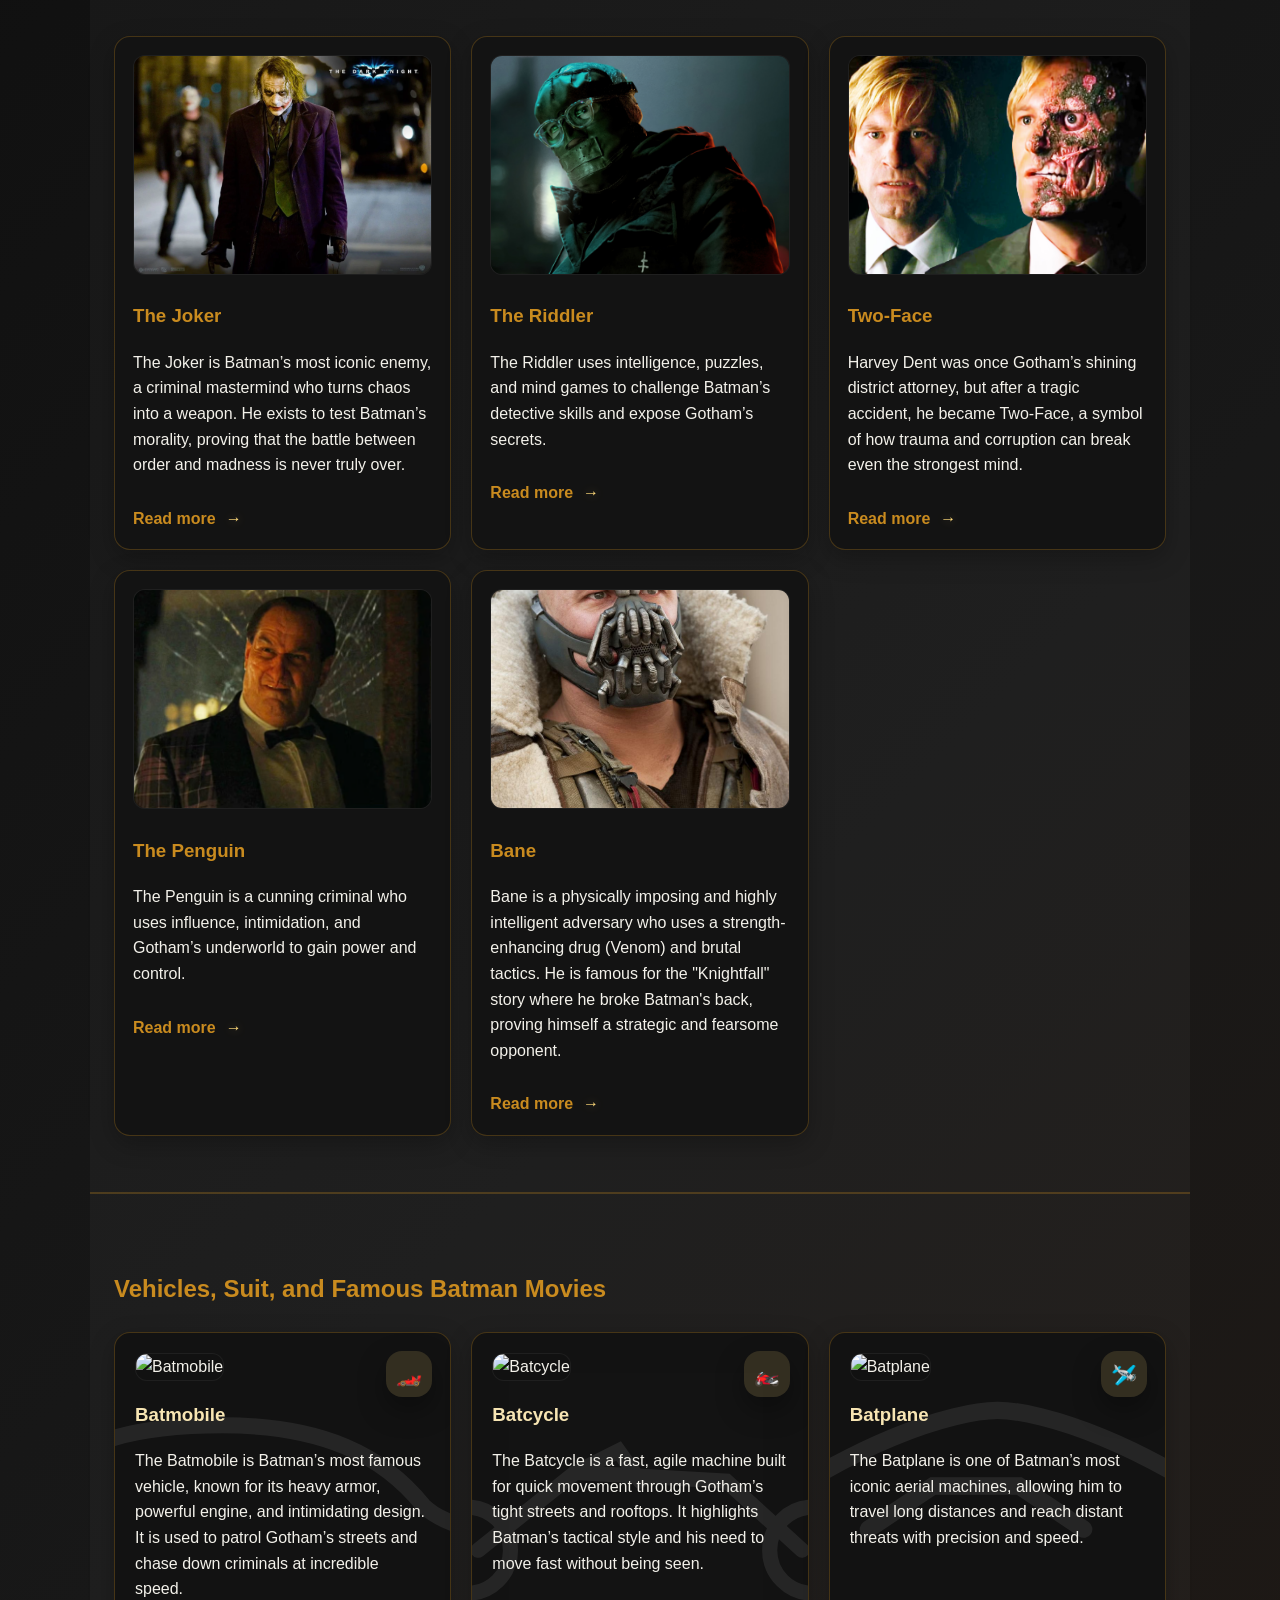
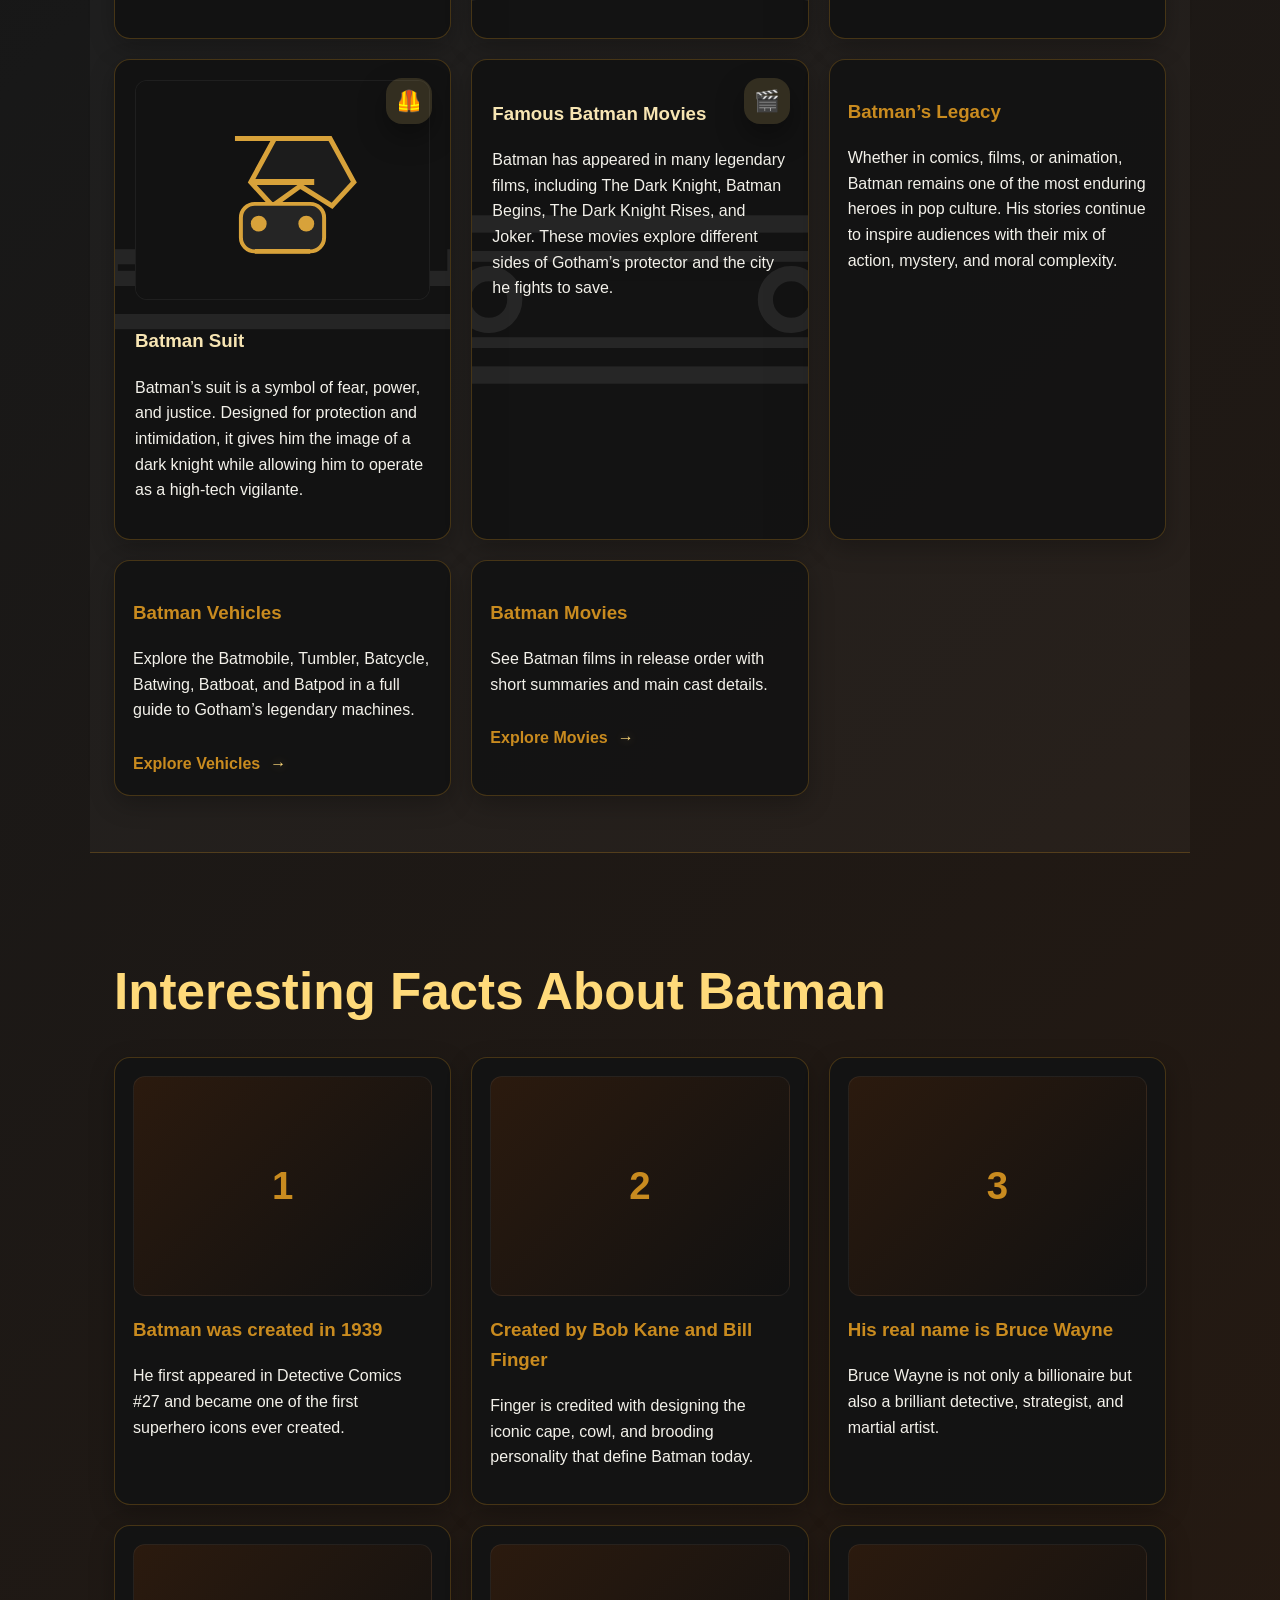
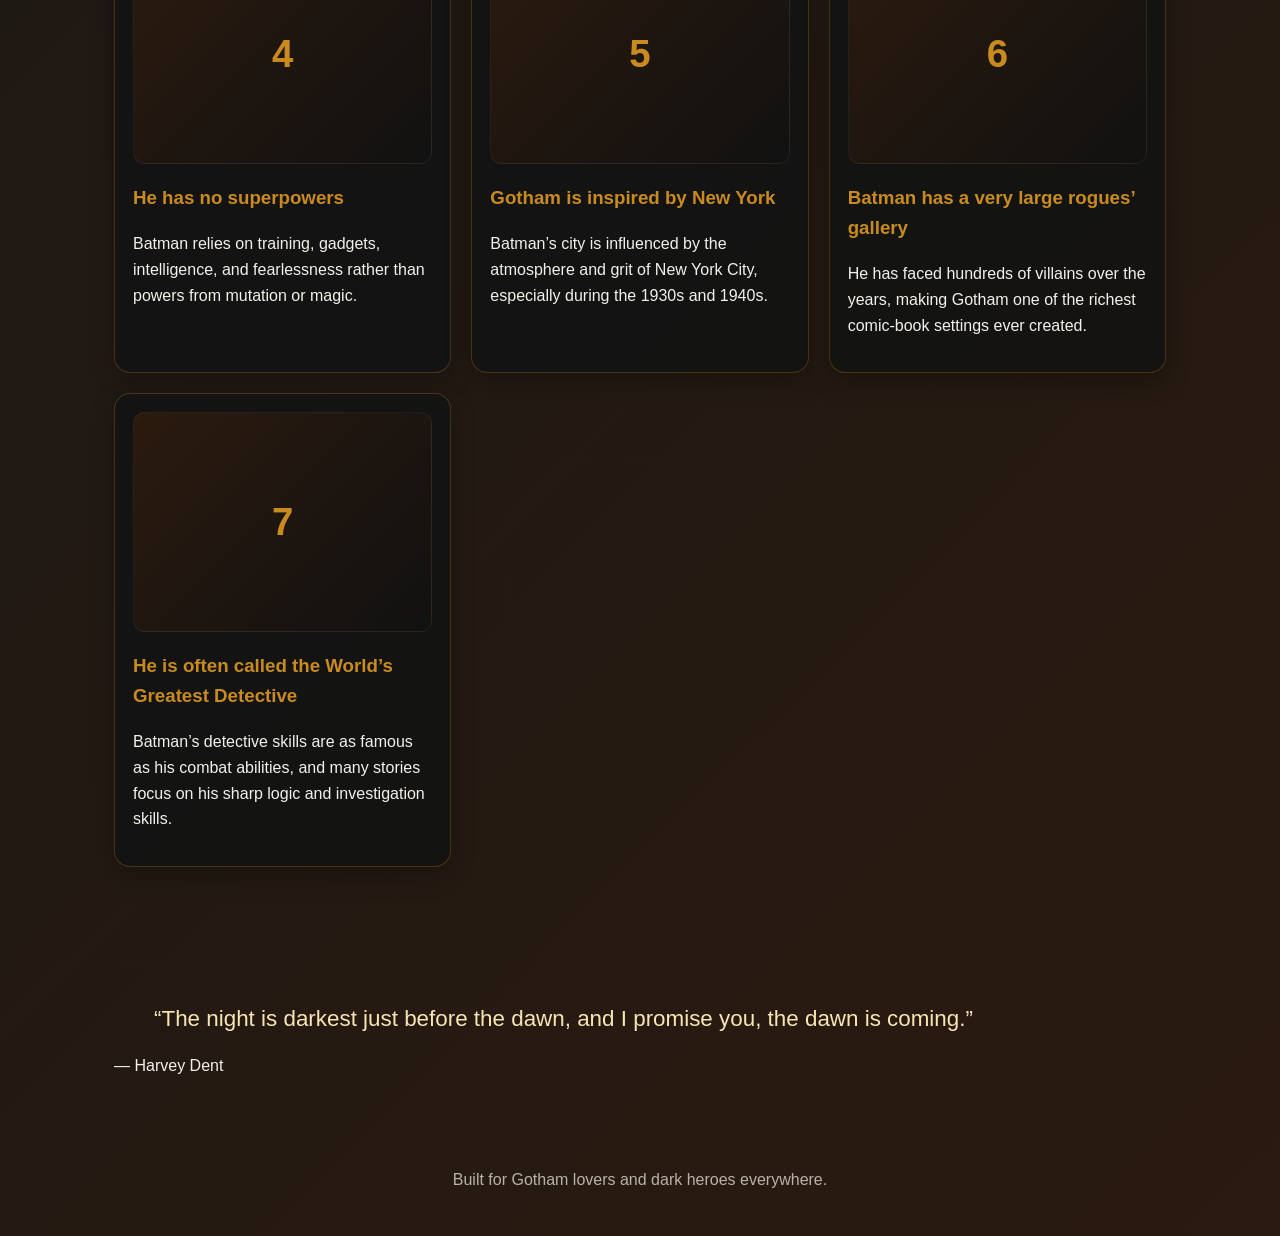
==== commit b4228f40: "ubdate the website of batman" ====
--- a/index.html
+++ b/index.html
@@ -24,9 +24,6 @@
       </nav>
 
       <div class="hero-content">
-        <div class="hero-logo">
-          <img src="images/batman-logo.svg" alt="Batman Logo" />
-        </div>
         <p class="eyebrow">The Dark Knight</p>
         <h1>Gotham’s protector rises from the shadows.</h1>
         <p>
@@ -34,24 +31,49 @@
           villains who test him, and the allies who shape Gotham’s fate.
         </p>
         <div class="hero-actions">
-          <a class="button primary" href="#history">Read the history</a>
-          <a class="button secondary" href="#heroes">Meet the characters</a>
+          <a class="button primary history-btn" href="#history">History</a>
+          <a class="button secondary characters-btn" href="#heroes">Characters</a>
         </div>
       </div>
     </header>
 
     <main>
-      <section id="history" class="section">
+      <section id="history" class="section history-section">
         <h2>History of Batman</h2>
-        <p>
-          Batman’s story begins with one of the most tragic events in comic book history: the murder of Bruce Wayne’s parents, Thomas and Martha Wayne, in a Gotham alley. That moment shattered Bruce’s childhood and forced him to confront the harsh truth that justice in Gotham was often broken, corrupt, and incomplete. Instead of allowing grief to define him, Bruce chose to transform pain into purpose. He trained himself to become a master detective, expert martial artist, and fearless strategist. His mission was never simply to punish criminals, but to create a city where fear of wrongdoing could replace the fear of chaos.
-        </p>
-        <p>
-          Over the years, Batman grew from a lone vigilante into a global symbol of resilience, discipline, and moral conviction. He has fought not only physical enemies but also the darkness inside himself, facing guilt, loss, and the constant temptation to become as brutal as the criminals he hunts. That inner struggle is one reason Batman remains so compelling. He is not a perfect hero, but he is a deeply human one—someone who keeps going even when the odds are overwhelming. In Gotham, where corruption runs deep and hope is fragile, Batman stands as a reminder that courage can survive even in the darkest night.
-        </p>
-        <p>
-          Bruce Wayne became Batman after the tragic death of his parents, Thomas and Martha Wayne, in Gotham’s streets. That event shaped his life and pushed him to take action. He chose to become Batman not only to fight crime, but to protect Gotham City from the fear, corruption, and violence that had taken so much from its people. His mission is to defend the innocent, inspire hope, and stand as a symbol of justice when the city itself seems broken.
-        </p>
+
+        <div class="history-grid">
+          <article class="history-card">
+            <h3><span class="history-icon">🦇</span> Origin & Tragedy</h3>
+            <p>
+              Batman’s story begins with one of the most tragic events in comic book history: the murder of Bruce Wayne’s parents, Thomas and Martha Wayne, in a Gotham alley.
+            </p>
+            <p>
+              That moment shattered Bruce’s childhood and forced him to confront the harsh truth that justice in Gotham was often broken, corrupt, and incomplete.
+            </p>
+            <p>
+              Instead of allowing grief to define him, Bruce chose to transform pain into purpose. He trained himself to become a master detective, expert martial artist, and fearless strategist.
+            </p>
+          </article>
+
+          <article class="history-card">
+            <h3><span class="history-icon">🛡️</span> Building the Myth</h3>
+            <p>
+              Over the years, Batman grew from a lone vigilante into a global symbol of resilience, discipline, and moral conviction. He has fought not only physical enemies but also the darkness inside himself.
+            </p>
+            <p>
+              That inner struggle is one reason Batman remains so compelling: he is not a perfect hero, but a deeply human one committed to standing against chaos.
+            </p>
+          </article>
+
+        </div>
+
+        <aside class="history-callout">
+          <p class="callout-title">Key Quote</p>
+          <blockquote>
+            “It’s not who I am underneath, but what I do that defines me.”
+          </blockquote>
+          <p class="callout-note">This line captures Batman’s relentless focus on action over identity, a central theme throughout his history.</p>
+        </aside>
       </section>
 
       <section id="heroes" class="section">
@@ -90,31 +112,25 @@
             <a class="page-link" href="villains/joker.html">Read more</a>
           </article>
           <article class="character-card">
-            <img src="images/riddler.svg" alt="The Riddler" />
+            <img src="images/riddler.jpg" alt="The Riddler" />
             <h3>The Riddler</h3>
             <p>The Riddler uses intelligence, puzzles, and mind games to challenge Batman’s detective skills and expose Gotham’s secrets.</p>
             <a class="page-link" href="villains/riddler.html">Read more</a>
           </article>
           <article class="character-card">
-            <img src="images/two-face.svg" alt="Two-Face" />
+            <img src="images/two-face.jpg" alt="Two-Face" />
             <h3>Two-Face</h3>
             <p>Harvey Dent was once Gotham’s shining district attorney, but after a tragic accident, he became Two-Face, a symbol of how trauma and corruption can break even the strongest mind.</p>
             <a class="page-link" href="villains/two-face.html">Read more</a>
           </article>
           <article class="character-card">
-            <img src="images/penguin.svg" alt="The Penguin" />
+            <img src="images/penguin.jpg" alt="The Penguin" />
             <h3>The Penguin</h3>
             <p>The Penguin is a cunning criminal who uses influence, intimidation, and Gotham’s underworld to gain power and control.</p>
             <a class="page-link" href="villains/penguin.html">Read more</a>
           </article>
           <article class="character-card">
-            <img src="images/scarecrow.svg" alt="Scarecrow" />
-            <h3>Scarecrow</h3>
-            <p>Jonathan Crane, better known as Scarecrow, weaponizes fear through toxins that twist the mind. His strength lies in making people confront the very terror they dread most.</p>
-            <a class="page-link" href="villains/scarecrow.html">Read more</a>
-          </article>
-          <article class="character-card">
-            <img src="images/bane.svg" alt="Bane" />
+            <img src="images/bane.jpg" alt="Bane" />
             <h3>Bane</h3>
             <p>Bane is a physically imposing and highly intelligent adversary who uses a strength-enhancing drug (Venom) and brutal tactics. He is famous for the "Knightfall" story where he broke Batman's back, proving himself a strategic and fearsome opponent.</p>
             <a class="page-link" href="villains/bane.html">Read more</a>
@@ -126,27 +142,32 @@
       <section id="extras" class="section alt-section">
         <h2>Vehicles, Suit, and Famous Batman Movies</h2>
         <div class="character-grid">
-          <article class="character-card">
-            <img src="images/vehicles/batmobile.svg" alt="Batmobile" />
+          <article class="character-card vehicle-card batmobile-card">
+            <div class="card-icon" aria-hidden="true">🏎️</div>
+            <img src="images/vehicles/batmobile.jpg" alt="Batmobile" />
             <h3>Batmobile</h3>
             <p>The Batmobile is Batman’s most famous vehicle, known for its heavy armor, powerful engine, and intimidating design. It is used to patrol Gotham’s streets and chase down criminals at incredible speed.</p>
           </article>
-          <article class="character-card">
-            <img src="images/vehicles/batcycle.svg" alt="Batcycle" />
+          <article class="character-card vehicle-card batcycle-card">
+            <div class="card-icon" aria-hidden="true">🏍️</div>
+            <img src="images/vehicles/batcycle.jpg" alt="Batcycle" />
             <h3>Batcycle</h3>
             <p>The Batcycle is a fast, agile machine built for quick movement through Gotham’s tight streets and rooftops. It highlights Batman’s tactical style and his need to move fast without being seen.</p>
           </article>
-          <article class="character-card">
-            <img src="images/vehicles/batplane.svg" alt="Batplane" />
+          <article class="character-card vehicle-card batplane-card">
+            <div class="card-icon" aria-hidden="true">🛩️</div>
+            <img src="images/vehicles/batplane.jpg" alt="Batplane" />
             <h3>Batplane</h3>
             <p>The Batplane is one of Batman’s most iconic aerial machines, allowing him to travel long distances and reach distant threats with precision and speed.</p>
           </article>
-          <article class="character-card">
+          <article class="character-card vehicle-card suit-card">
+            <div class="card-icon" aria-hidden="true">🦺</div>
             <img src="images/suit.svg" alt="Batman suit" />
             <h3>Batman Suit</h3>
             <p>Batman’s suit is a symbol of fear, power, and justice. Designed for protection and intimidation, it gives him the image of a dark knight while allowing him to operate as a high-tech vigilante.</p>
           </article>
-          <article class="character-card">
+          <article class="character-card vehicle-card movies-card">
+            <div class="card-icon" aria-hidden="true">🎬</div>
             <h3>Famous Batman Movies</h3>
             <p>Batman has appeared in many legendary films, including The Dark Knight, Batman Begins, The Dark Knight Rises, and Joker. These movies explore different sides of Gotham’s protector and the city he fights to save.</p>
           </article>
@@ -157,17 +178,17 @@
           <article class="character-card">
             <h3>Batman Vehicles</h3>
             <p>Explore the Batmobile, Tumbler, Batcycle, Batwing, Batboat, and Batpod in a full guide to Gotham’s legendary machines.</p>
-            <a class="page-link" href="vehicles/index.html">View vehicles</a>
+            <a class="page-link" href="vehicles/index.html">Explore Vehicles</a>
           </article>
           <article class="character-card">
             <h3>Batman Movies</h3>
             <p>See Batman films in release order with short summaries and main cast details.</p>
-            <a class="page-link" href="movies.html">View movies</a>
-          </article>
-        </div>
-      </section>
-
-      <section class="section">
+            <a class="page-link" href="movies.html">Explore Movies</a>
+          </article>
+        </div>
+      </section>
+
+      <section class="section facts-section">
         <h2>Interesting Facts About Batman</h2>
         <div class="character-grid">
           <article class="character-card">
@@ -176,32 +197,32 @@
             <p>He first appeared in Detective Comics #27 and became one of the first superhero icons ever created.</p>
           </article>
           <article class="character-card">
-            <div class="villain-icon">1.5</div>
+            <div class="villain-icon">2</div>
             <h3>Created by Bob Kane and Bill Finger</h3>
-            <p>Batman was created by artist Bob Kane and writer Bill Finger, with significant contributions from artist Jerry Robinson. Finger is credited with designing the iconic cape, cowl, and brooding personality that define Batman today.</p>
-          </article>
-          <article class="character-card">
-            <div class="villain-icon">2</div>
+            <p>Finger is credited with designing the iconic cape, cowl, and brooding personality that define Batman today.</p>
+          </article>
+          <article class="character-card">
+            <div class="villain-icon">3</div>
             <h3>His real name is Bruce Wayne</h3>
             <p>Bruce Wayne is not only a billionaire but also a brilliant detective, strategist, and martial artist.</p>
           </article>
           <article class="character-card">
-            <div class="villain-icon">3</div>
+            <div class="villain-icon">4</div>
             <h3>He has no superpowers</h3>
             <p>Batman relies on training, gadgets, intelligence, and fearlessness rather than powers from mutation or magic.</p>
           </article>
           <article class="character-card">
-            <div class="villain-icon">4</div>
+            <div class="villain-icon">5</div>
             <h3>Gotham is inspired by New York</h3>
             <p>Batman’s city is influenced by the atmosphere and grit of New York City, especially during the 1930s and 1940s.</p>
           </article>
           <article class="character-card">
-            <div class="villain-icon">5</div>
+            <div class="villain-icon">6</div>
             <h3>Batman has a very large rogues’ gallery</h3>
             <p>He has faced hundreds of villains over the years, making Gotham one of the richest comic-book settings ever created.</p>
           </article>
           <article class="character-card">
-            <div class="villain-icon">6</div>
+            <div class="villain-icon">7</div>
             <h3>He is often called the World’s Greatest Detective</h3>
             <p>Batman’s detective skills are as famous as his combat abilities, and many stories focus on his sharp logic and investigation skills.</p>
           </article>
--- a/styles.css
+++ b/styles.css
@@ -23,8 +23,14 @@
 .hero {
   min-height: 100vh;
   padding: 24px 8% 60px;
-  background: radial-gradient(circle at top, rgba(201, 139, 31, 0.18), transparent 32%),
-    linear-gradient(120deg, rgba(0, 0, 0, 0.96), rgba(16, 16, 16, 0.92));
+  background-image:
+    linear-gradient(180deg, rgba(0, 0, 0, 0.78), rgba(0, 0, 0, 0.88)),
+    url('images/batman.jpg');
+  background-size: cover;
+  background-position: center;
+  background-repeat: no-repeat;
+  background-blend-mode: multiply;
+  position: relative;
 }
 
 .nav {
@@ -49,26 +55,120 @@
 }
 
 .hero-content {
-  max-width: 760px;
+  max-width: 1100px;
   margin: 0 auto;
   text-align: center;
 }
 
-.hero-logo {
-  width: 200px;
-  height: 200px;
-  margin: 0 auto 40px;
+.hero-content {
+  display: grid;
+  grid-template-columns: 1fr;
+  gap: 32px;
+  align-items: center;
+}
+
+.hero-image {
+  width: 100%;
+  max-width: 520px;
+  margin: 0 auto;
+}
+
+.hero-image img {
+  width: 100%;
+  display: block;
+  border-radius: 24px;
+  border: 1px solid rgba(255, 255, 255, 0.1);
+  box-shadow: 0 20px 60px rgba(0, 0, 0, 0.4);
+}
+
+.hero-copy {
+  max-width: 700px;
+  margin: 0 auto;
+}
+
+.hero-actions {
   display: flex;
   justify-content: center;
-  align-items: center;
-  animation: float 3s ease-in-out infinite;
-}
-
-.hero-logo img {
-  width: 100%;
-  height: 100%;
-  object-fit: contain;
-  filter: drop-shadow(0 0 20px rgba(201, 139, 31, 0.4));
+  gap: 16px;
+  margin-top: 28px;
+  flex-wrap: wrap;
+}
+
+.button {
+  display: inline-flex;
+  align-items: center;
+  justify-content: center;
+  gap: 10px;
+  padding: 14px 26px;
+  border-radius: 999px;
+  text-decoration: none;
+  font-weight: 700;
+  transition: transform 0.2s ease, box-shadow 0.2s ease, background 0.2s ease;
+}
+
+.button:hover {
+  transform: translateY(-2px);
+  box-shadow: 0 12px 24px rgba(0, 0, 0, 0.35);
+}
+
+.button.primary {
+  background: linear-gradient(135deg, #d8a23a, #ffb703);
+  color: #111;
+}
+
+.button.secondary {
+  border: 1px solid rgba(255, 183, 3, 0.85);
+  color: #f7e5b3;
+  background: rgba(255, 255, 255, 0.04);
+}
+
+.history-btn {
+  padding-left: 26px;
+}
+
+.characters-btn {
+  padding-left: 24px;
+}
+
+.button::before {
+  display: inline-block;
+  font-family: Arial, sans-serif;
+  font-size: 1rem;
+  color: inherit;
+}
+
+.history-btn::before {
+  content: "📜";
+}
+
+.characters-btn::before {
+  content: "🦇";
+}
+
+@media (min-width: 860px) {
+  .hero-content {
+    grid-template-columns: 1.05fr 0.95fr;
+    gap: 40px;
+    text-align: left;
+  }
+
+  .hero-copy {
+    margin: 0;
+  }
+}
+
+@media (max-width: 760px) {
+  .hero-content {
+    grid-template-columns: 1fr;
+  }
+
+  .hero-image {
+    max-width: 100%;
+  }
+
+  .hero-copy {
+    padding: 0 16px;
+  }
 }
 
 @keyframes float {
@@ -137,6 +237,108 @@
   padding: 56px 24px;
 }
 
+.facts-section h2 {
+  color: #ffda7a;
+  font-size: clamp(2.4rem, 4vw, 3.2rem);
+  margin-bottom: 18px;
+}
+
+.history-section {
+  background: rgba(255, 255, 255, 0.03);
+  border: 1px solid rgba(255, 255, 255, 0.08);
+  border-radius: 24px;
+  padding: 42px 34px;
+  box-shadow: 0 20px 80px rgba(0, 0, 0, 0.25);
+}
+
+.history-grid {
+  display: grid;
+  grid-template-columns: repeat(3, minmax(0, 1fr));
+  gap: 20px;
+  margin-top: 24px;
+}
+
+.history-card {
+  background: rgba(20, 20, 20, 0.9);
+  border: 1px solid rgba(255, 255, 255, 0.08);
+  border-radius: 18px;
+  padding: 24px;
+}
+
+.history-card h3 {
+  display: flex;
+  align-items: center;
+  gap: 12px;
+  margin-bottom: 16px;
+  font-size: 1.25rem;
+  color: #f7e5b3;
+}
+
+.history-icon {
+  display: inline-flex;
+  align-items: center;
+  justify-content: center;
+  width: 38px;
+  height: 38px;
+  border-radius: 50%;
+  background: rgba(255, 183, 3, 0.16);
+  color: #ffda7a;
+  font-size: 1.1rem;
+}
+
+.history-card p {
+  color: var(--muted);
+  line-height: 1.8;
+  margin-bottom: 14px;
+}
+
+.history-callout {
+  margin-top: 32px;
+  background: rgba(255, 255, 255, 0.05);
+  border-left: 4px solid var(--accent);
+  padding: 22px 26px;
+  border-radius: 18px;
+}
+
+.callout-title {
+  margin: 0 0 12px;
+  color: var(--accent);
+  letter-spacing: 0.18em;
+  text-transform: uppercase;
+  font-size: 0.9rem;
+}
+
+.history-callout blockquote {
+  margin: 0;
+  font-size: 1.1rem;
+  color: #f7f3e8;
+  line-height: 1.7;
+  quotes: "“" "”";
+}
+
+.history-callout blockquote:before {
+  content: "“";
+  margin-right: 6px;
+}
+
+.callout-note {
+  margin: 16px 0 0;
+  color: var(--muted);
+  font-size: 0.95rem;
+}
+
+@media (max-width: 980px) {
+  .history-grid {
+    grid-template-columns: 1fr 1fr;
+  }
+}
+
+@media (max-width: 700px) {
+  .history-grid {
+    grid-template-columns: 1fr;
+  }
+}
+
 .alt-section {
   background: rgba(255, 255, 255, 0.03);
   border-top: 1px solid var(--border);
@@ -151,11 +353,94 @@
 }
 
 .character-card {
+  position: relative;
+  overflow: hidden;
   background: rgba(20, 20, 20, 0.95);
   border: 1px solid var(--border);
   border-radius: 16px;
   padding: 18px;
   box-shadow: 0 8px 25px rgba(0, 0, 0, 0.25);
+}
+
+.character-card::before {
+  content: "";
+  position: absolute;
+  inset: 0;
+  opacity: 0.08;
+  pointer-events: none;
+  z-index: 1;
+}
+
+.character-card.vehicle-card::before {
+  background-repeat: no-repeat;
+  background-position: center;
+  background-size: 180%;
+}
+
+.batmobile-card::before {
+  background-image: url("data:image/svg+xml,%3Csvg xmlns='http://www.w3.org/2000/svg' viewBox='0 0 300 120'%3E%3Cpath d='M20 70 C40 40 70 30 120 30 C170 30 200 45 220 70 C230 80 260 90 280 75' fill='none' stroke='white' stroke-width='8' stroke-linecap='round'/%3E%3Cpath d='M25 72 L45 90 M255 72 L275 90' fill='none' stroke='white' stroke-width='8' stroke-linecap='round'/%3E%3C/svg%3E");
+}
+
+.batcycle-card::before {
+  background-image: url("data:image/svg+xml,%3Csvg xmlns='http://www.w3.org/2000/svg' viewBox='0 0 280 120'%3E%3Ccircle cx='60' cy='90' r='20' fill='none' stroke='white' stroke-width='7'/%3E%3Ccircle cx='220' cy='90' r='20' fill='none' stroke='white' stroke-width='7'/%3E%3Cpath d='M65 90 L110 54 L180 58 L215 90' fill='none' stroke='white' stroke-width='7' stroke-linecap='round'/%3E%3Cpath d='M110 54 L130 44 L140 58' fill='none' stroke='white' stroke-width='7' stroke-linecap='round'/%3E%3C/svg%3E");
+}
+
+.batplane-card::before {
+  background-image: url("data:image/svg+xml,%3Csvg xmlns='http://www.w3.org/2000/svg' viewBox='0 0 280 100'%3E%3Cpath d='M20 70 C70 30 120 15 140 15 C160 15 210 30 260 70' fill='none' stroke='white' stroke-width='8' stroke-linecap='round'/%3E%3Cpath d='M80 70 L110 50 L150 50 L180 70' fill='none' stroke='white' stroke-width='8' stroke-linecap='round'/%3E%3C/svg%3E");
+}
+
+.suit-card::before {
+  background-image: url("data:image/svg+xml,%3Csvg xmlns='http://www.w3.org/2000/svg' viewBox='0 0 280 100'%3E%3Crect x='40' y='40' width='200' height='20' fill='none' stroke='white' stroke-width='7'/%3E%3Cpath d='M60 40 L60 30 L80 30 L80 40 M140 40 L140 30 L160 30 L160 40 M220 40 L220 30 L240 30 L240 40' fill='none' stroke='white' stroke-width='7' stroke-linecap='round'/%3E%3C/svg%3E");
+}
+
+.movies-card::before {
+  background-image: url("data:image/svg+xml,%3Csvg xmlns='http://www.w3.org/2000/svg' viewBox='0 0 280 120'%3E%3Crect x='30' y='25' width='220' height='70' fill='none' stroke='white' stroke-width='8'/%3E%3Ccircle cx='70' cy='60' r='12' fill='none' stroke='white' stroke-width='7'/%3E%3Ccircle cx='210' cy='60' r='12' fill='none' stroke='white' stroke-width='7'/%3E%3Cpath d='M30 40 H250 M30 80 H250' fill='none' stroke='white' stroke-width='5'/%3E%3C/svg%3E");
+}
+
+.vehicle-card > * {
+  position: relative;
+  z-index: 2;
+}
+
+.card-icon {
+  position: absolute;
+  top: 18px;
+  right: 18px;
+  width: 46px;
+  height: 46px;
+  display: grid;
+  place-items: center;
+  border-radius: 16px;
+  background: rgba(255, 218, 122, 0.14);
+  color: var(--accent);
+  font-size: 1.3rem;
+  box-shadow: 0 12px 28px rgba(0, 0, 0, 0.35);
+  z-index: 3;
+}
+
+.page-link {
+  display: inline-flex;
+  align-items: center;
+  margin-top: 12px;
+  color: var(--accent);
+  text-decoration: none;
+  font-weight: 600;
+}
+
+.page-link::after {
+  content: '→';
+  margin-left: 10px;
+  color: #ffda7a;
+  text-shadow: 0 0 10px rgba(255, 218, 122, 0.45);
+  transition: transform 0.2s ease;
+}
+
+.page-link:hover::after {
+  transform: translateX(3px);
+}
+
+.page-link:hover {
+  color: #ffda7a;
 }
 
 .character-card img {
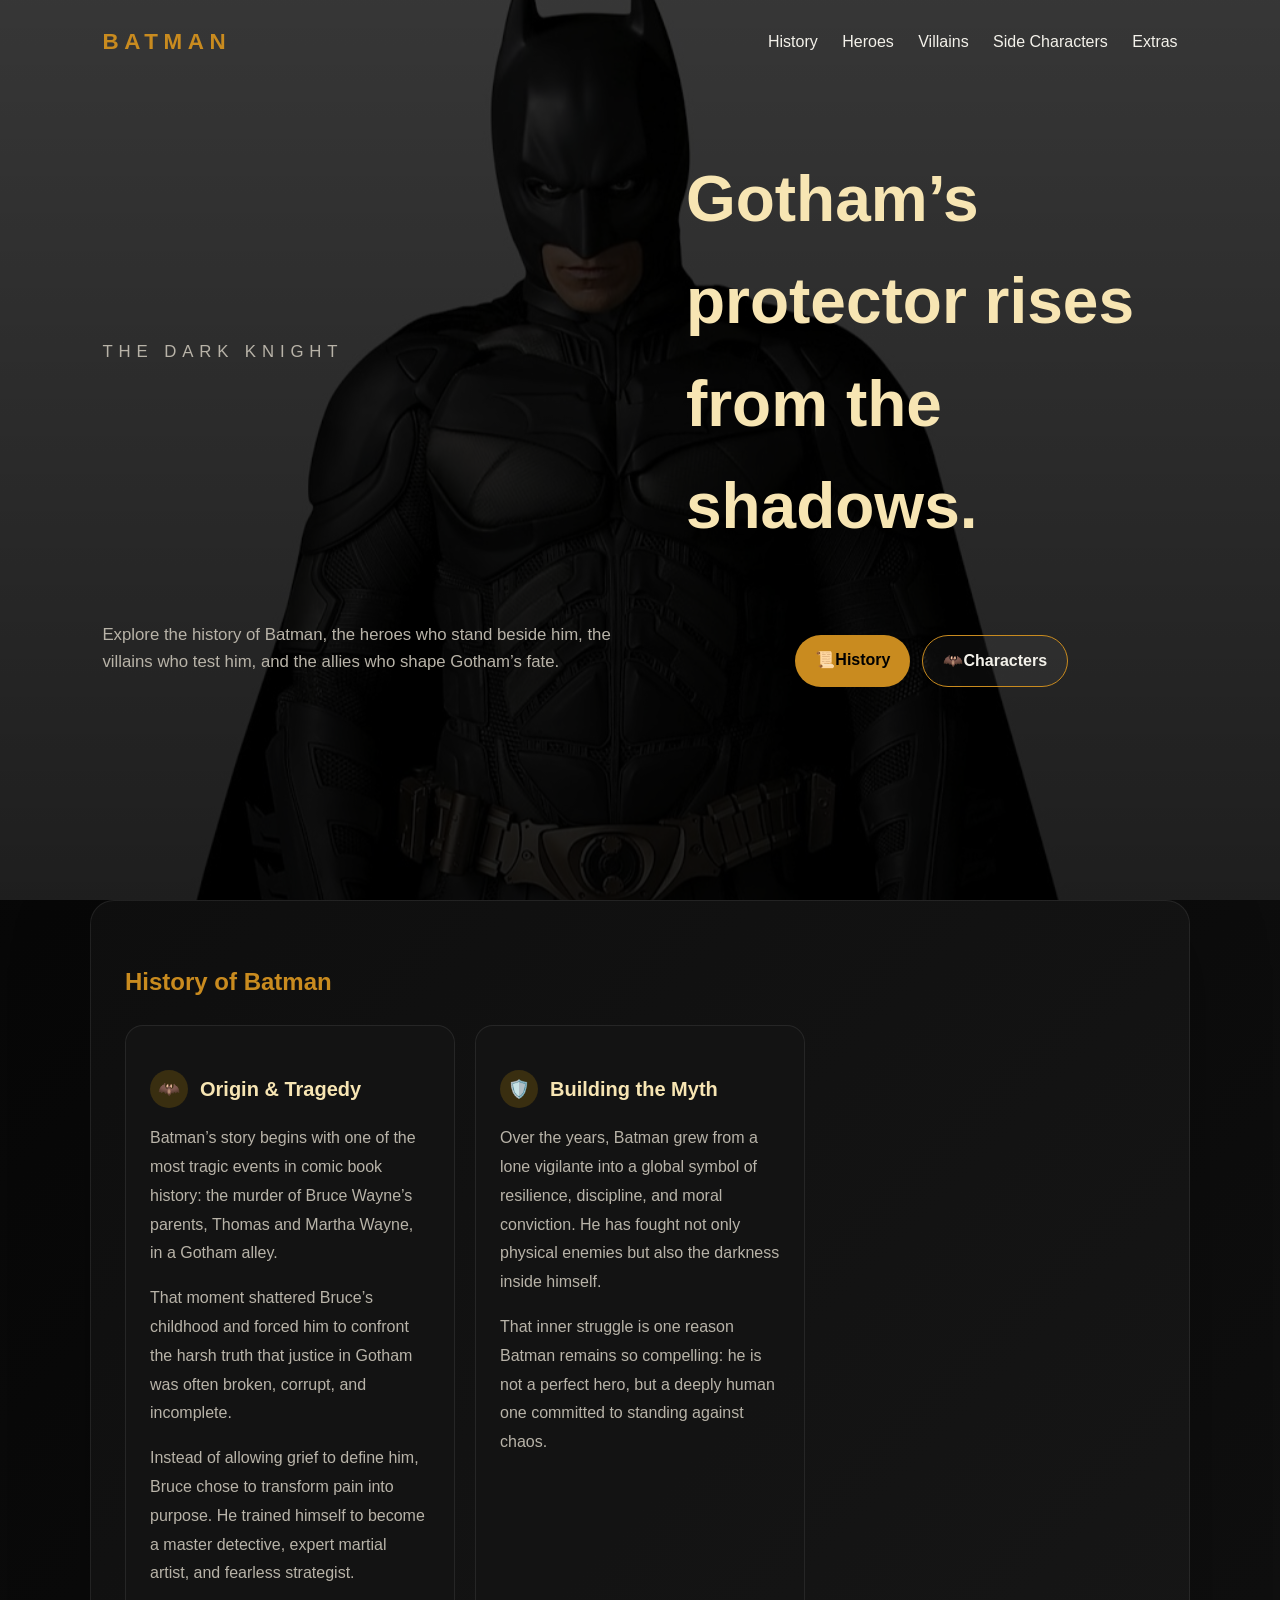
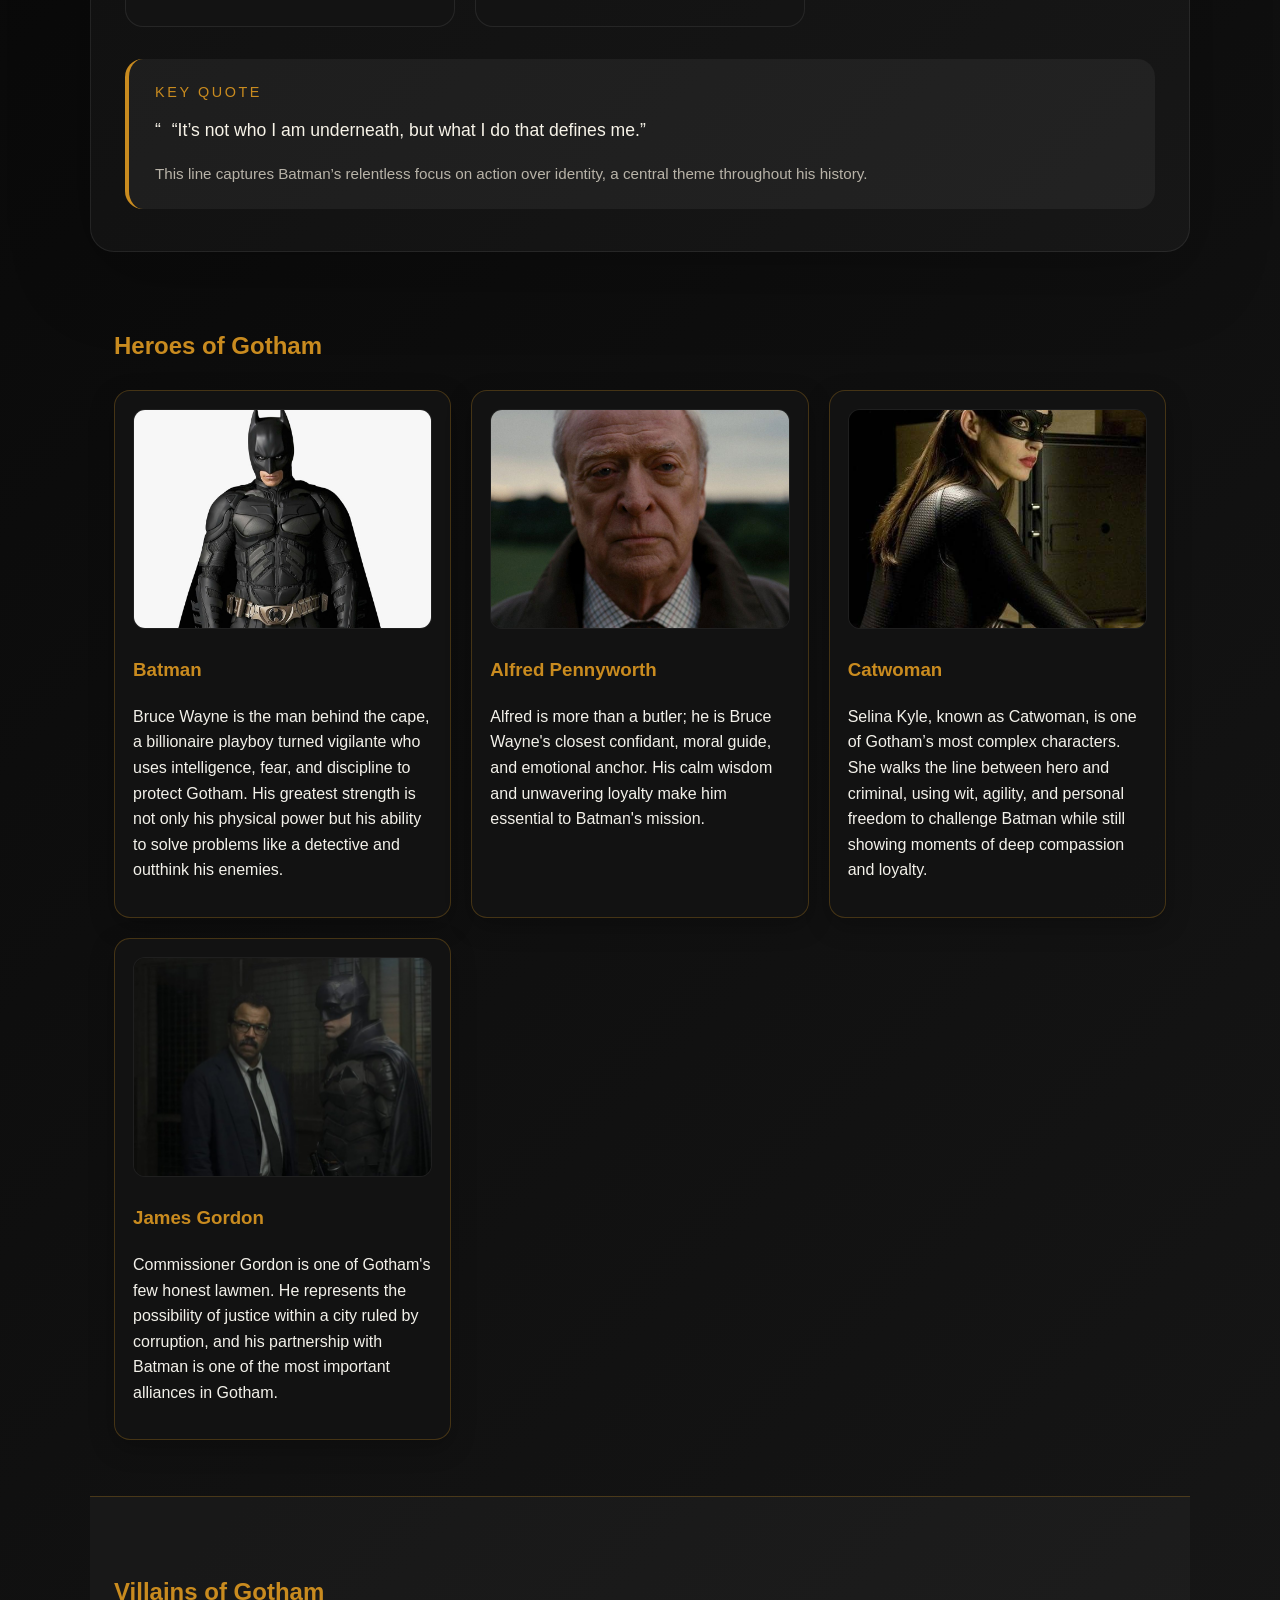
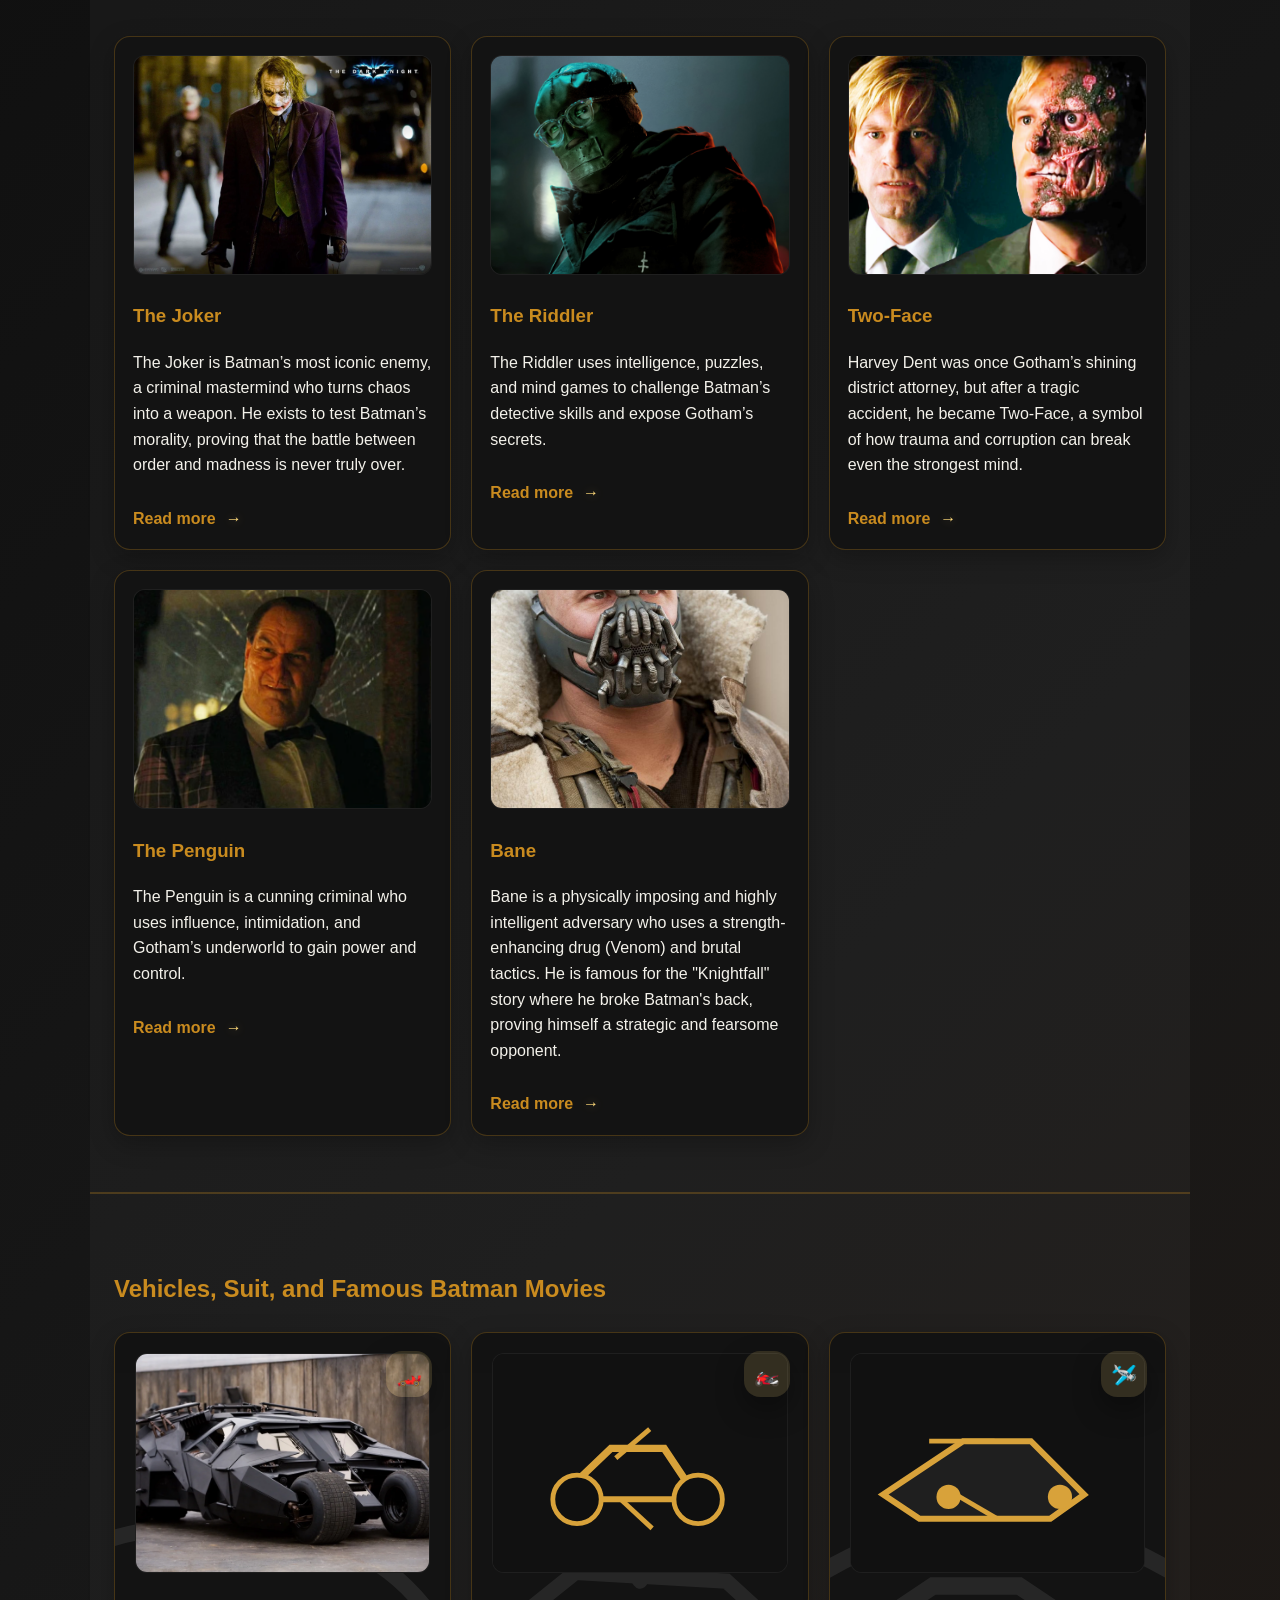
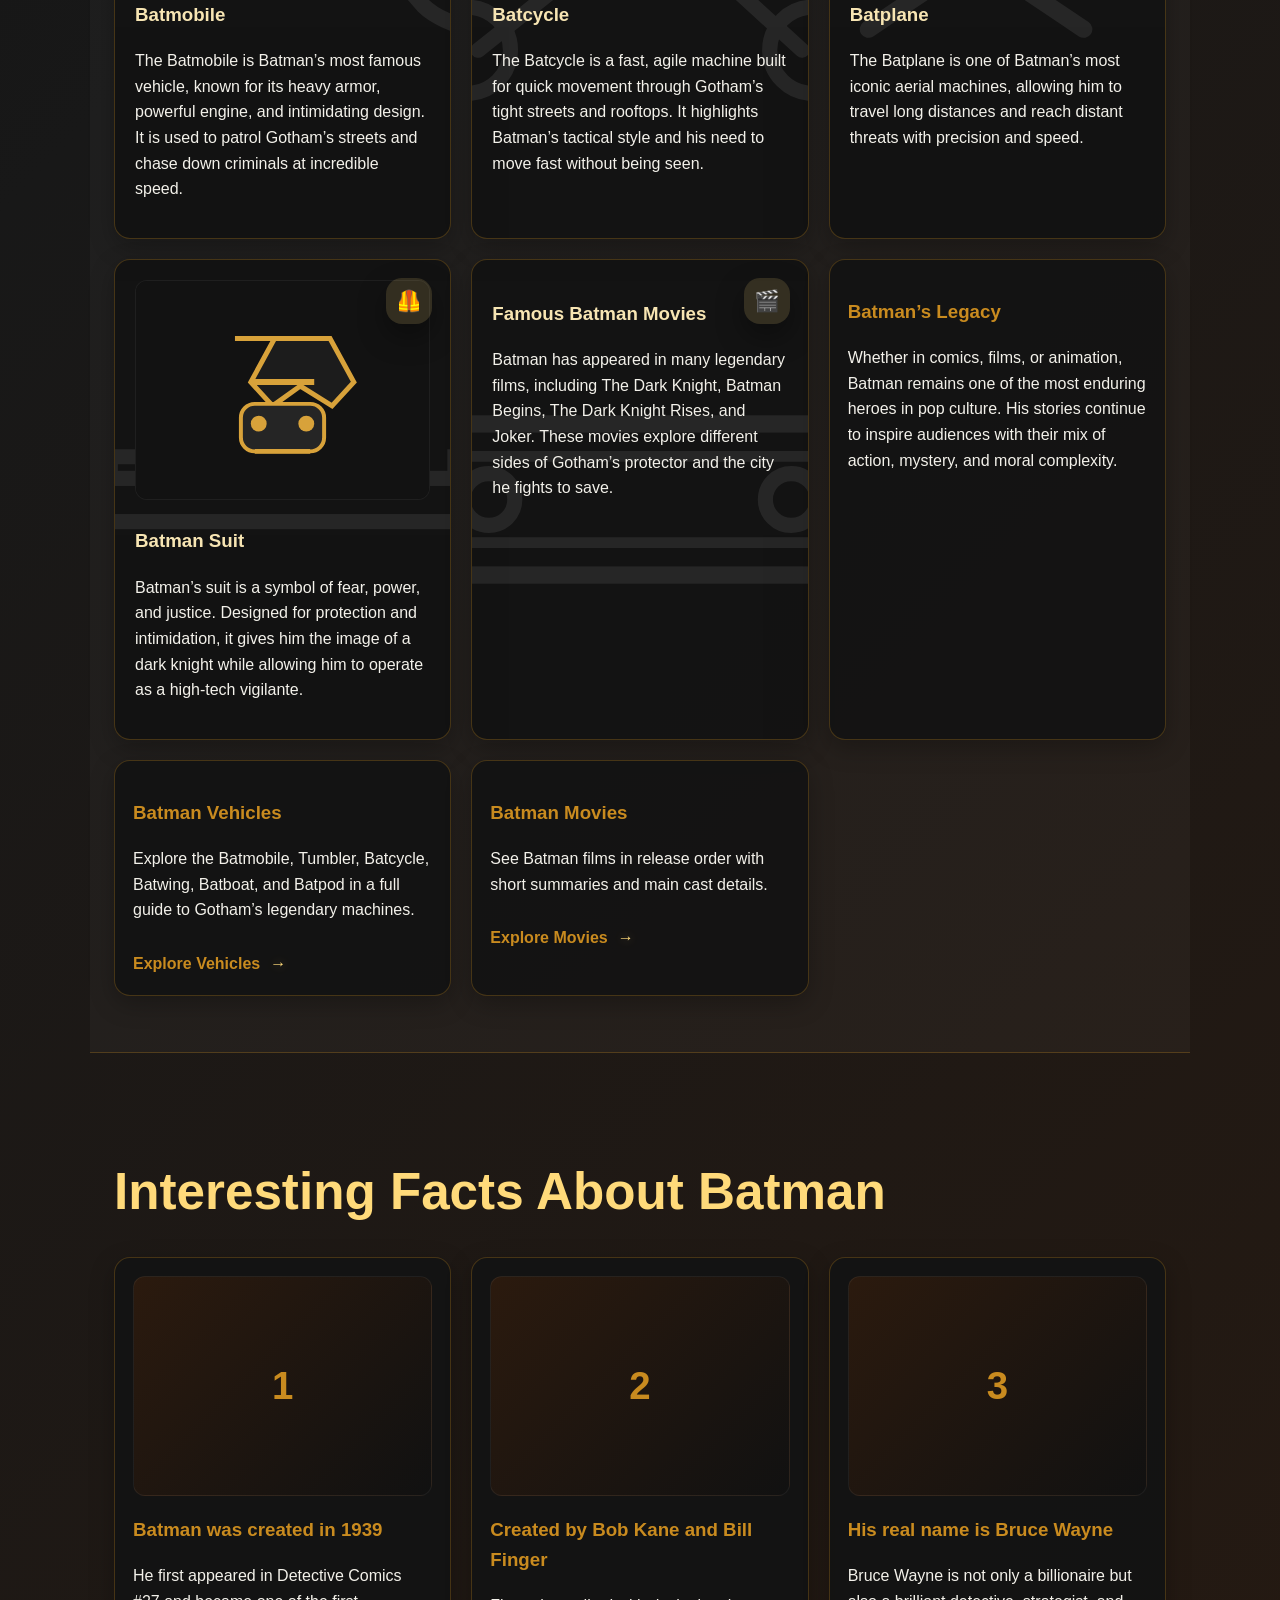
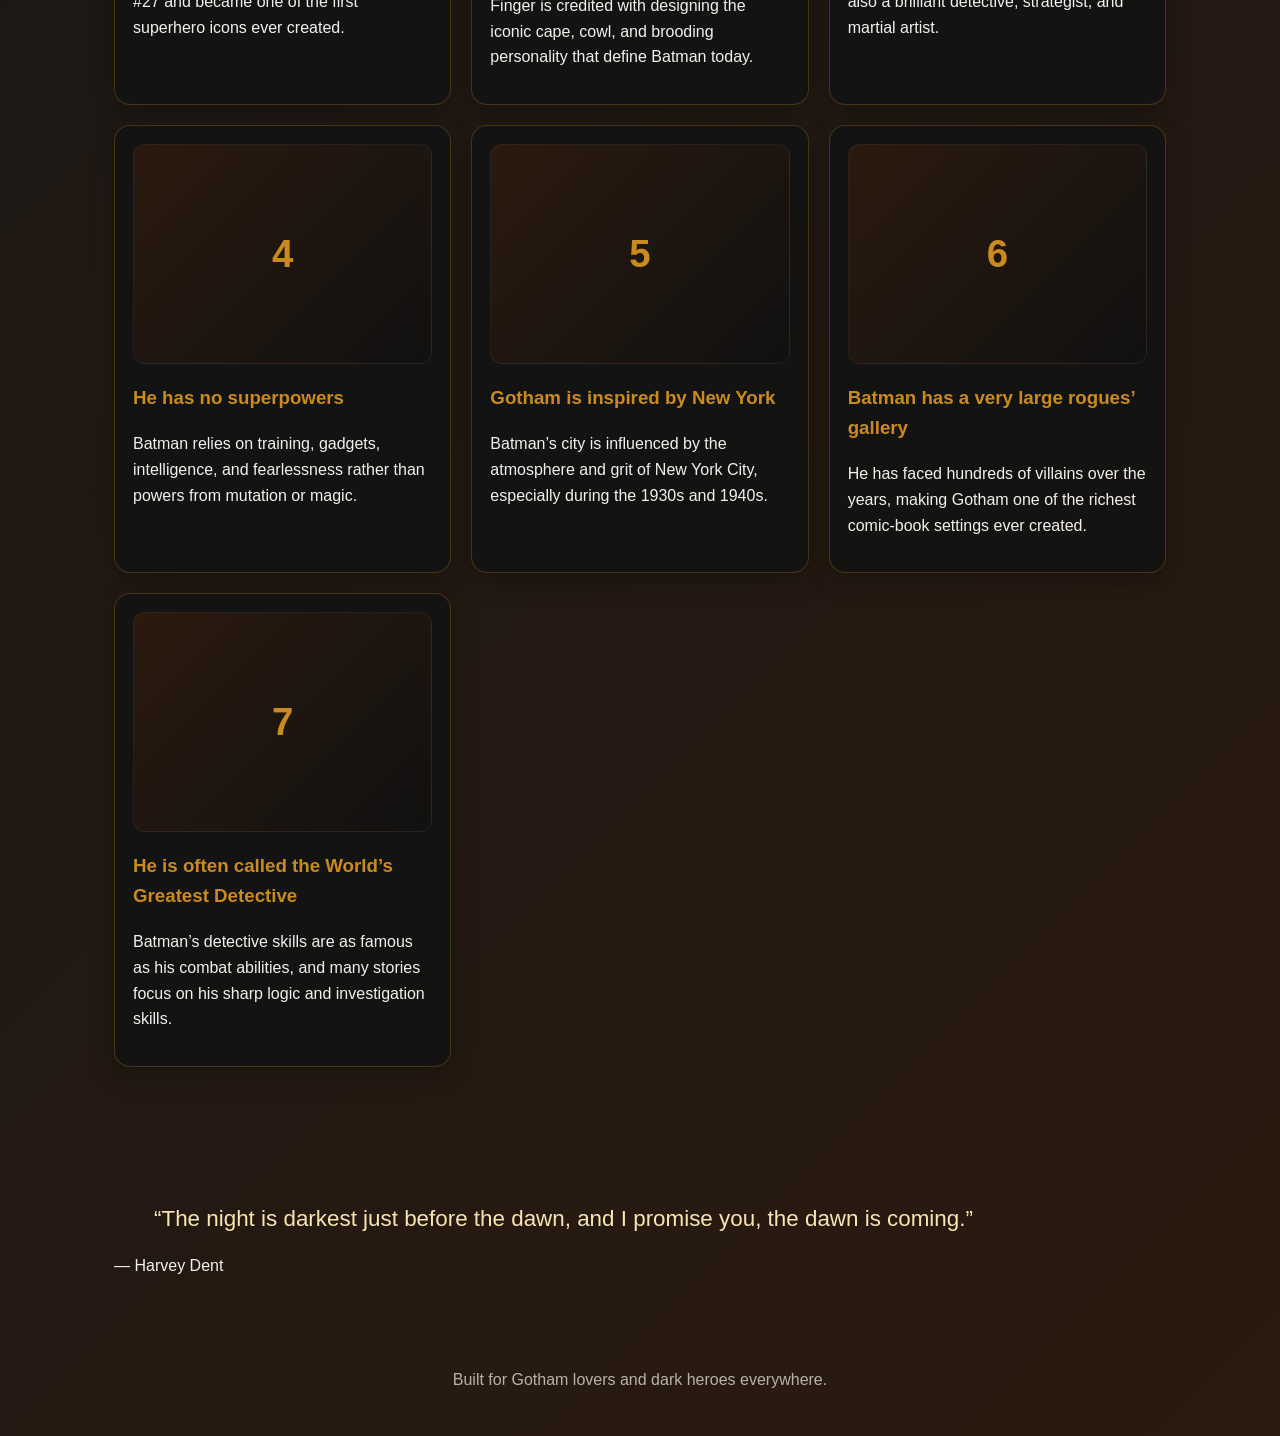
==== commit f02c82b2: "ubdate" ====
--- a/index.html
+++ b/index.html
@@ -144,19 +144,19 @@
         <div class="character-grid">
           <article class="character-card vehicle-card batmobile-card">
             <div class="card-icon" aria-hidden="true">🏎️</div>
-            <img src="images/vehicles/batmobile.jpg" alt="Batmobile" />
+            <img src="images/batmobile.jpg" alt="Batmobile" />
             <h3>Batmobile</h3>
             <p>The Batmobile is Batman’s most famous vehicle, known for its heavy armor, powerful engine, and intimidating design. It is used to patrol Gotham’s streets and chase down criminals at incredible speed.</p>
           </article>
           <article class="character-card vehicle-card batcycle-card">
             <div class="card-icon" aria-hidden="true">🏍️</div>
-            <img src="images/vehicles/batcycle.jpg" alt="Batcycle" />
+            <img src="images/vehicles/batcycle.svg" alt="Batcycle" />
             <h3>Batcycle</h3>
             <p>The Batcycle is a fast, agile machine built for quick movement through Gotham’s tight streets and rooftops. It highlights Batman’s tactical style and his need to move fast without being seen.</p>
           </article>
           <article class="character-card vehicle-card batplane-card">
             <div class="card-icon" aria-hidden="true">🛩️</div>
-            <img src="images/vehicles/batplane.jpg" alt="Batplane" />
+            <img src="images/vehicles/batplane.svg" alt="Batplane" />
             <h3>Batplane</h3>
             <p>The Batplane is one of Batman’s most iconic aerial machines, allowing him to travel long distances and reach distant threats with precision and speed.</p>
           </article>
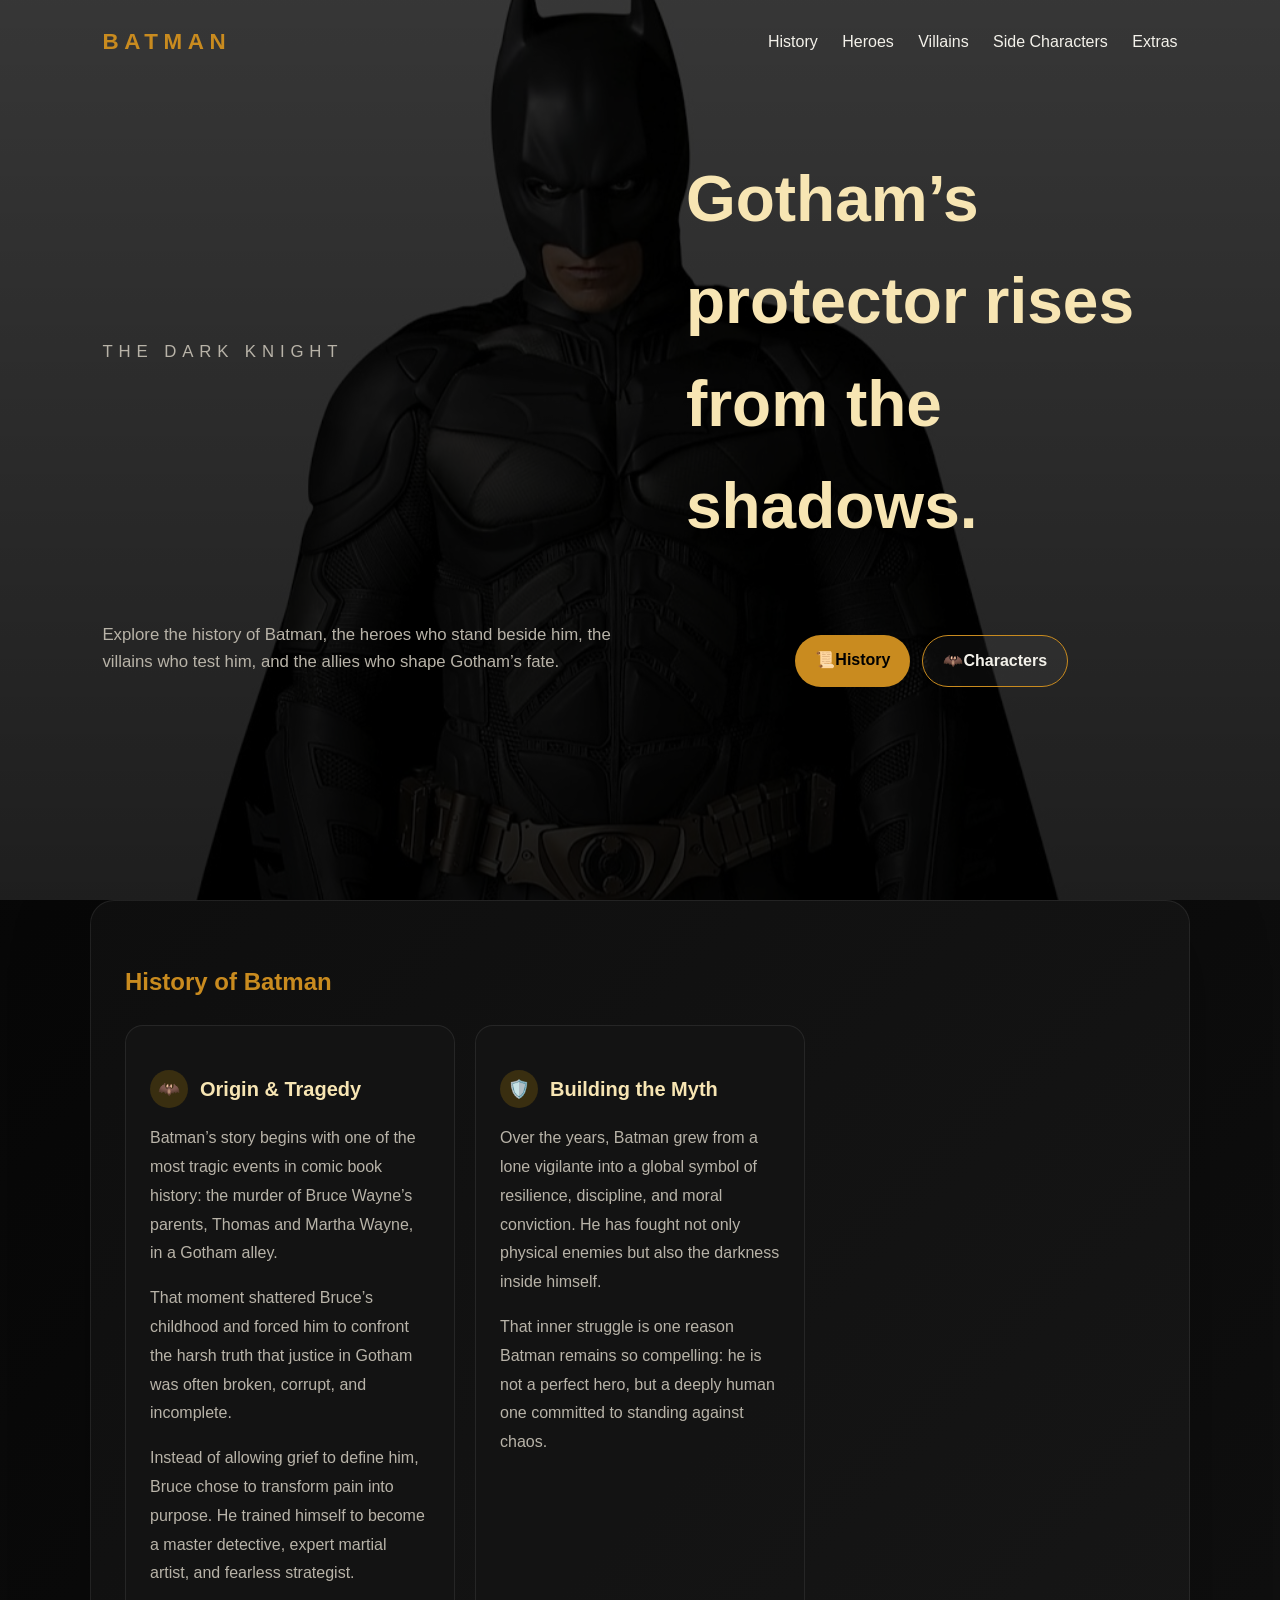
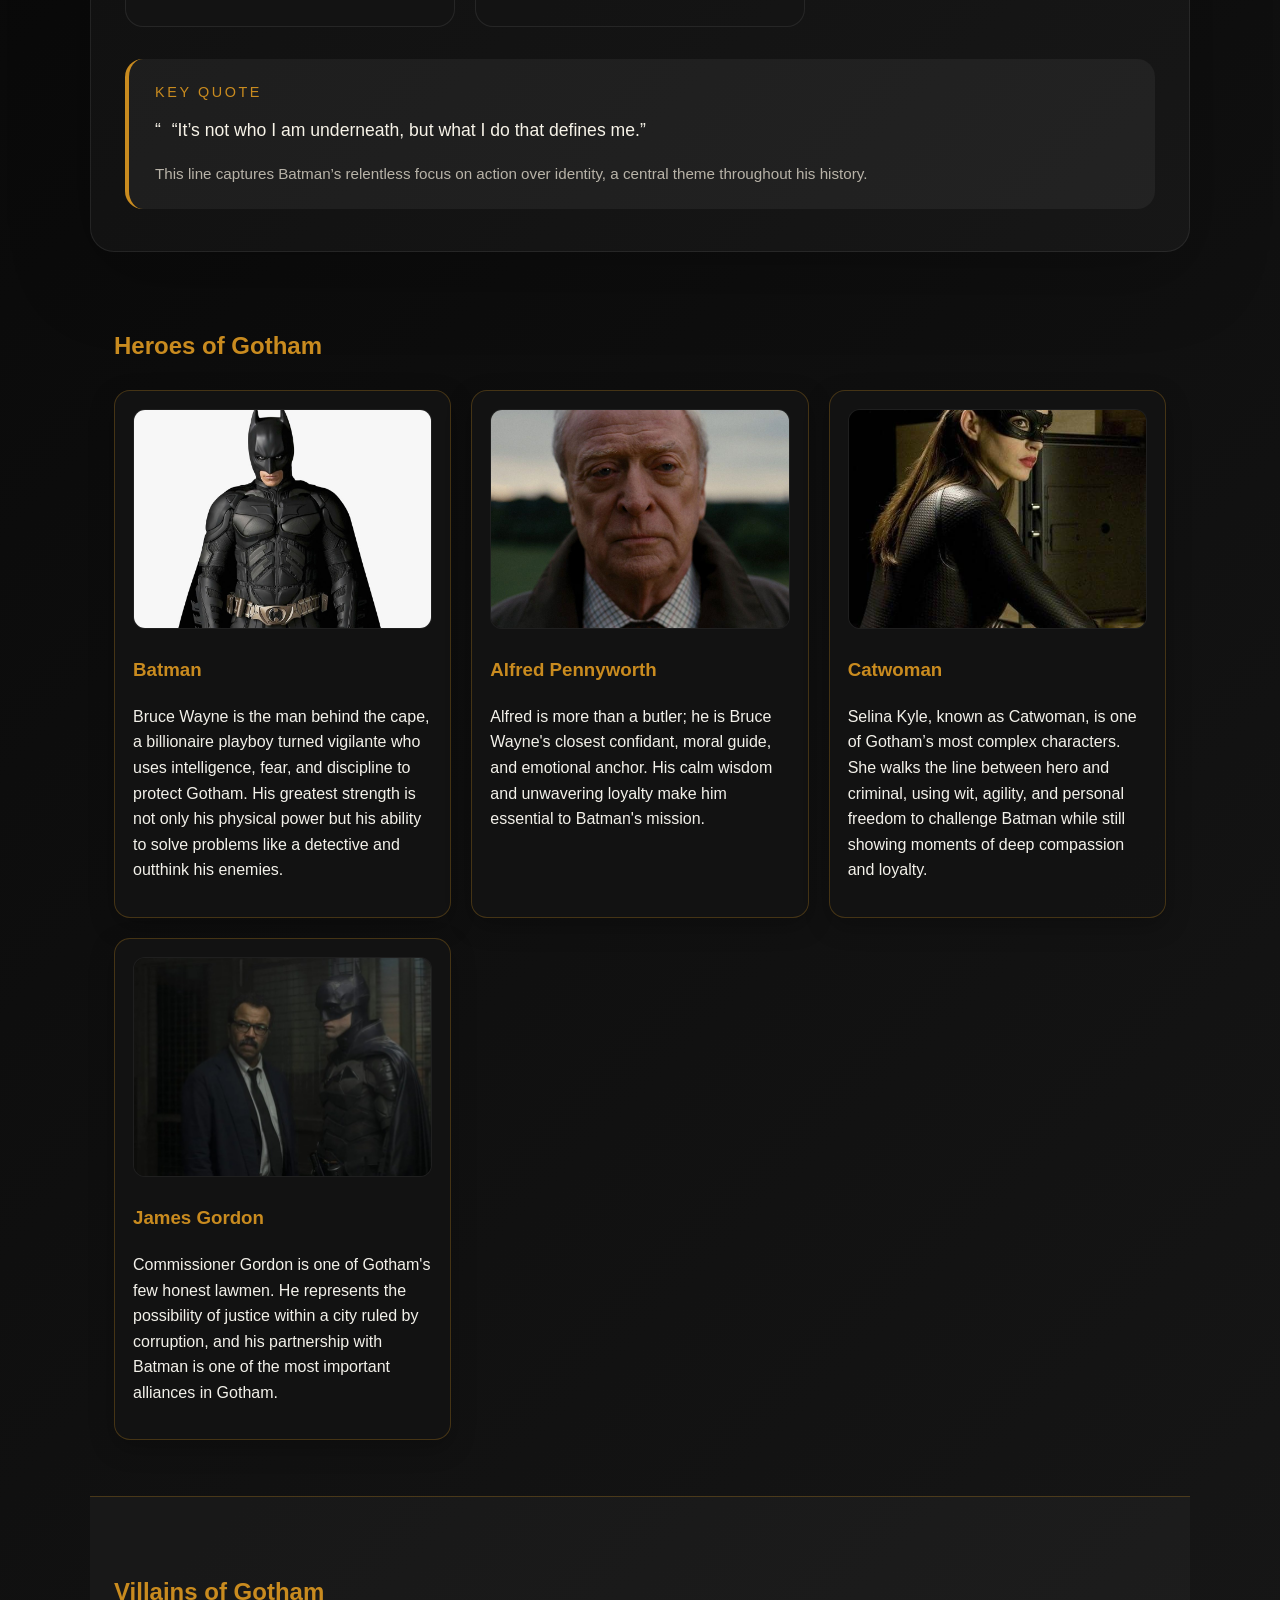
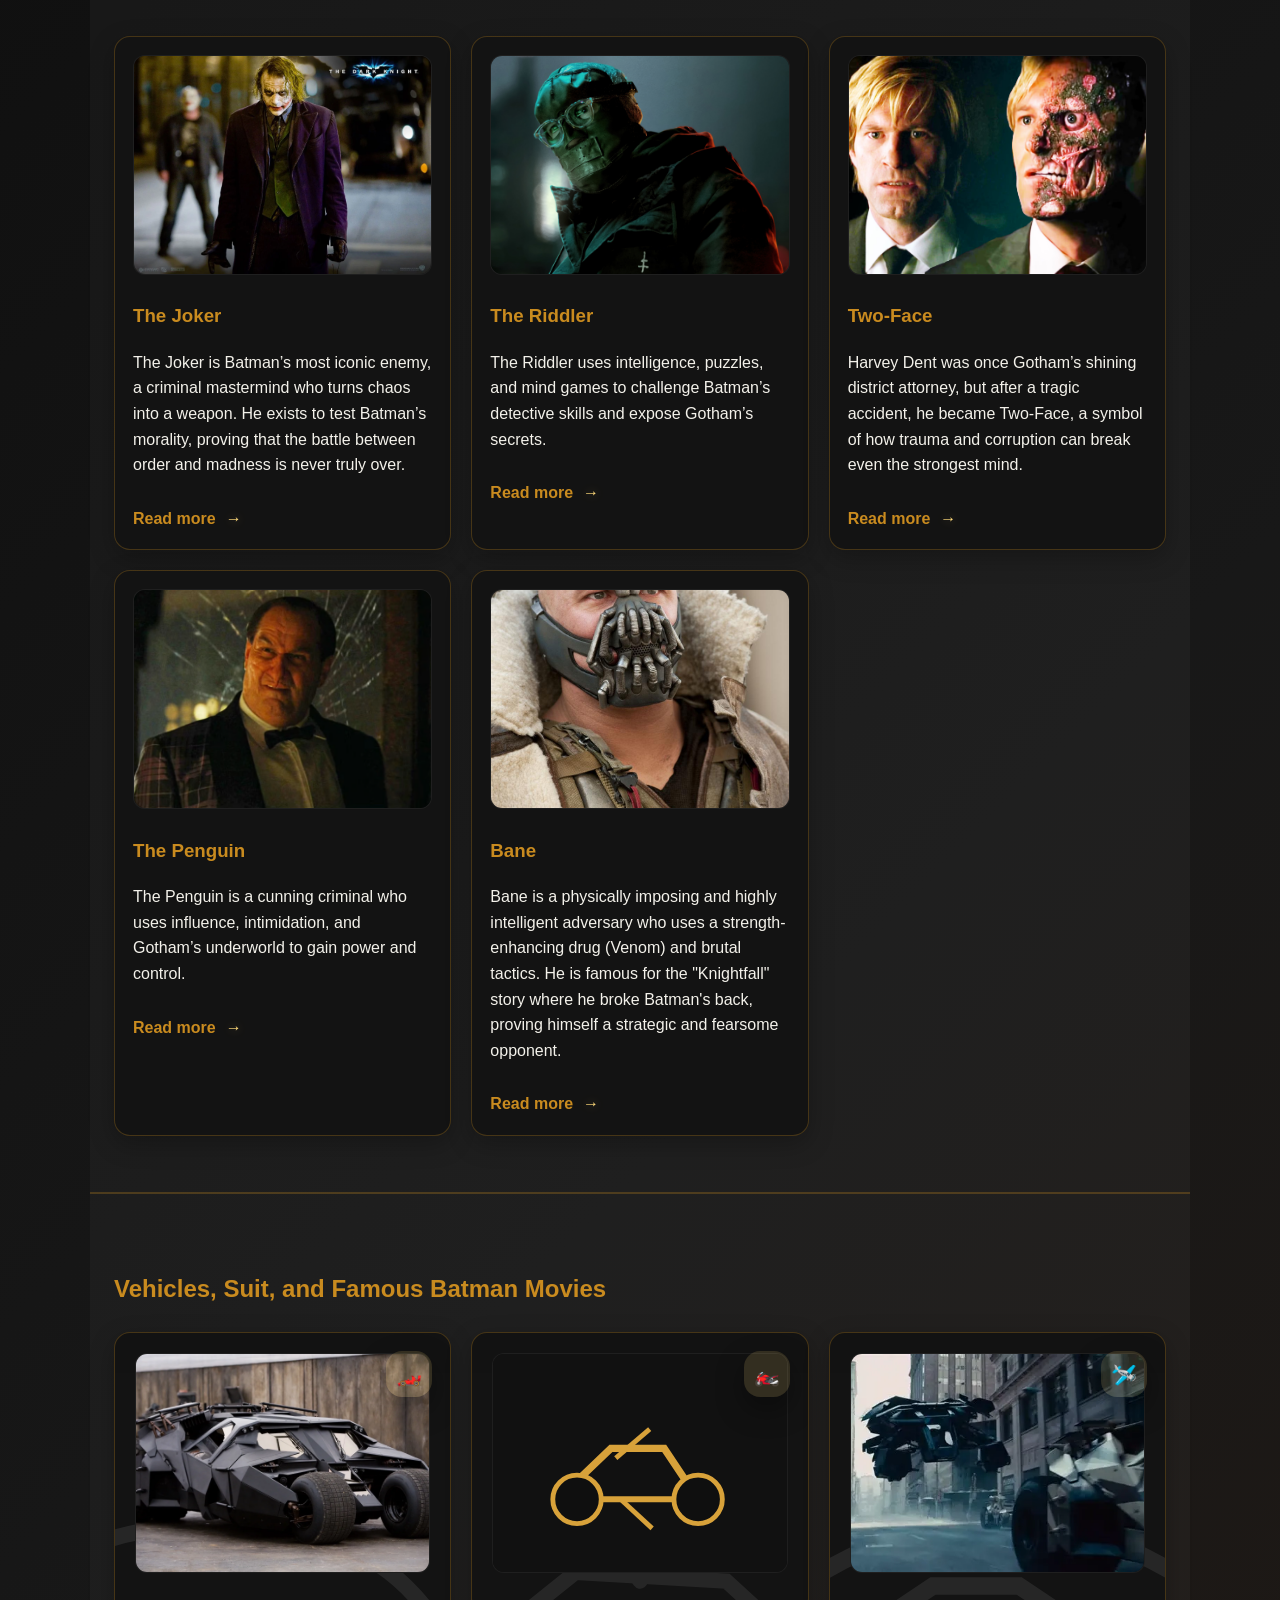
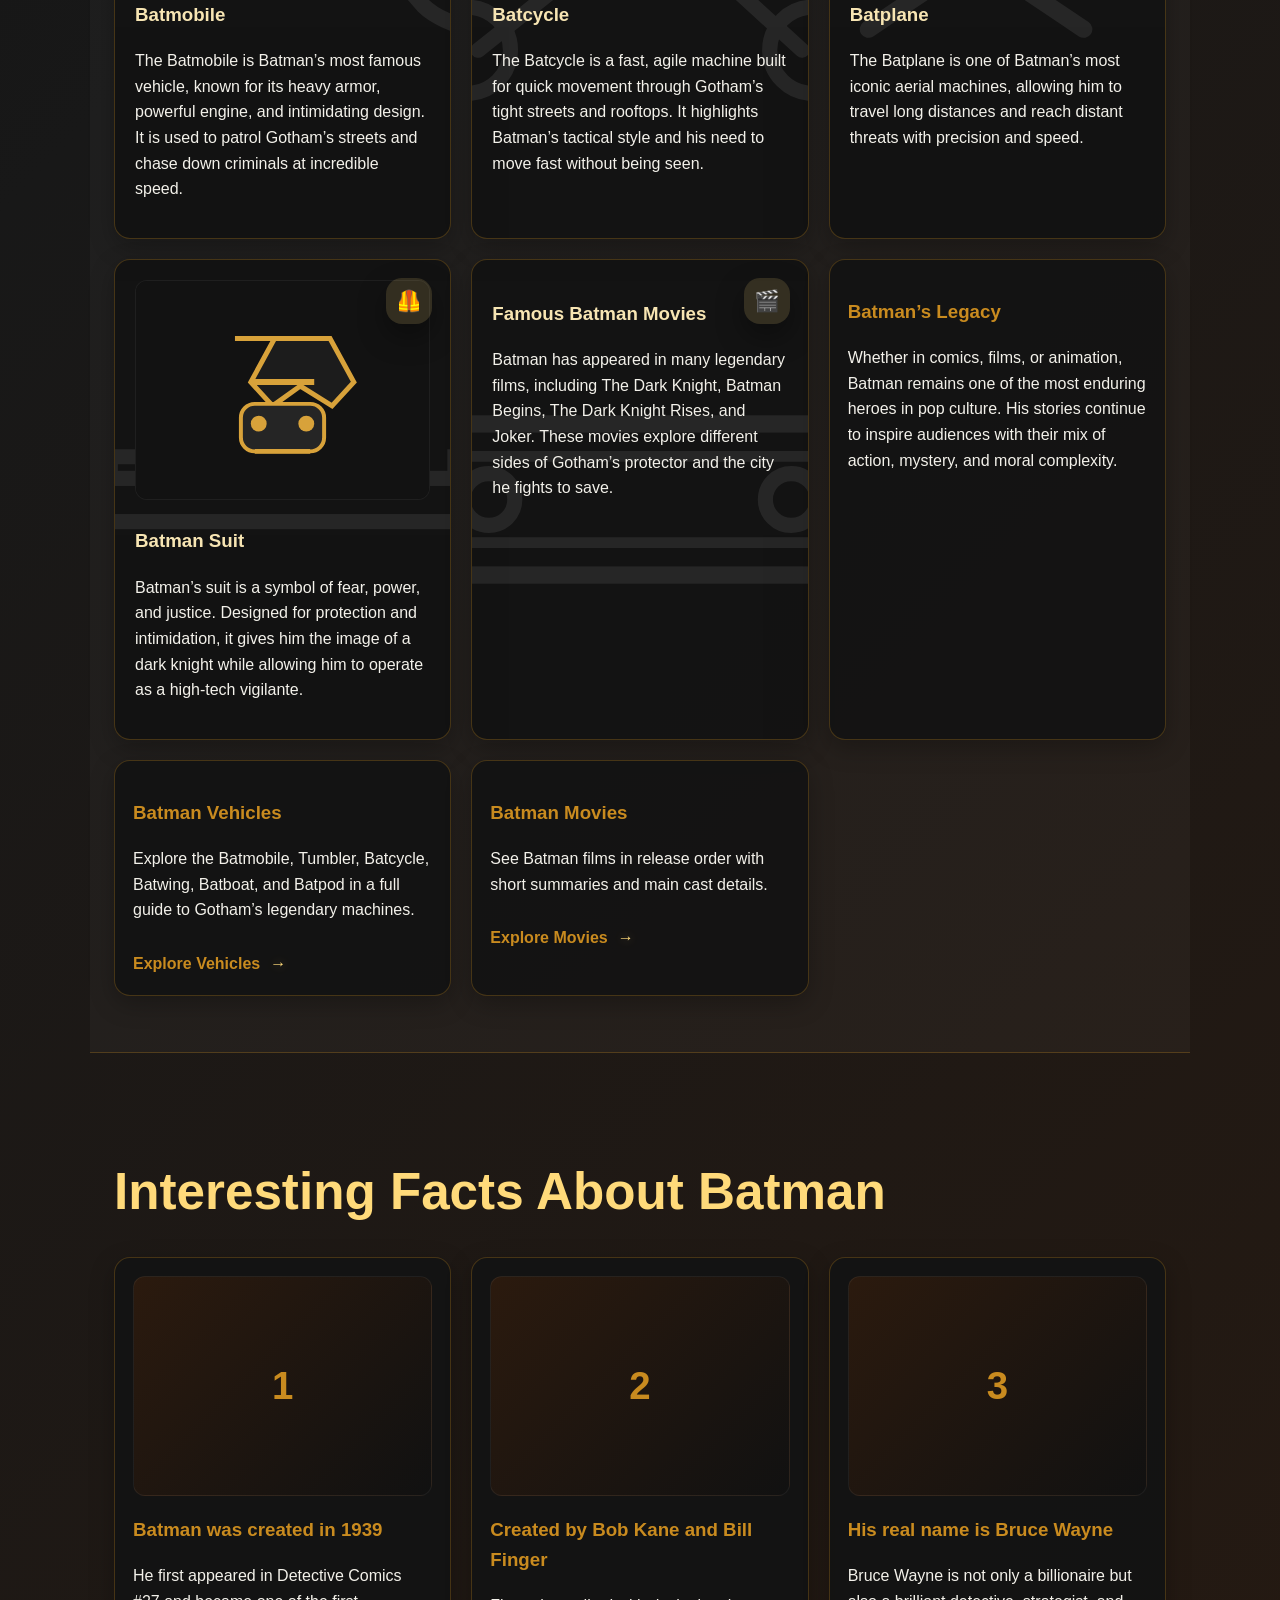
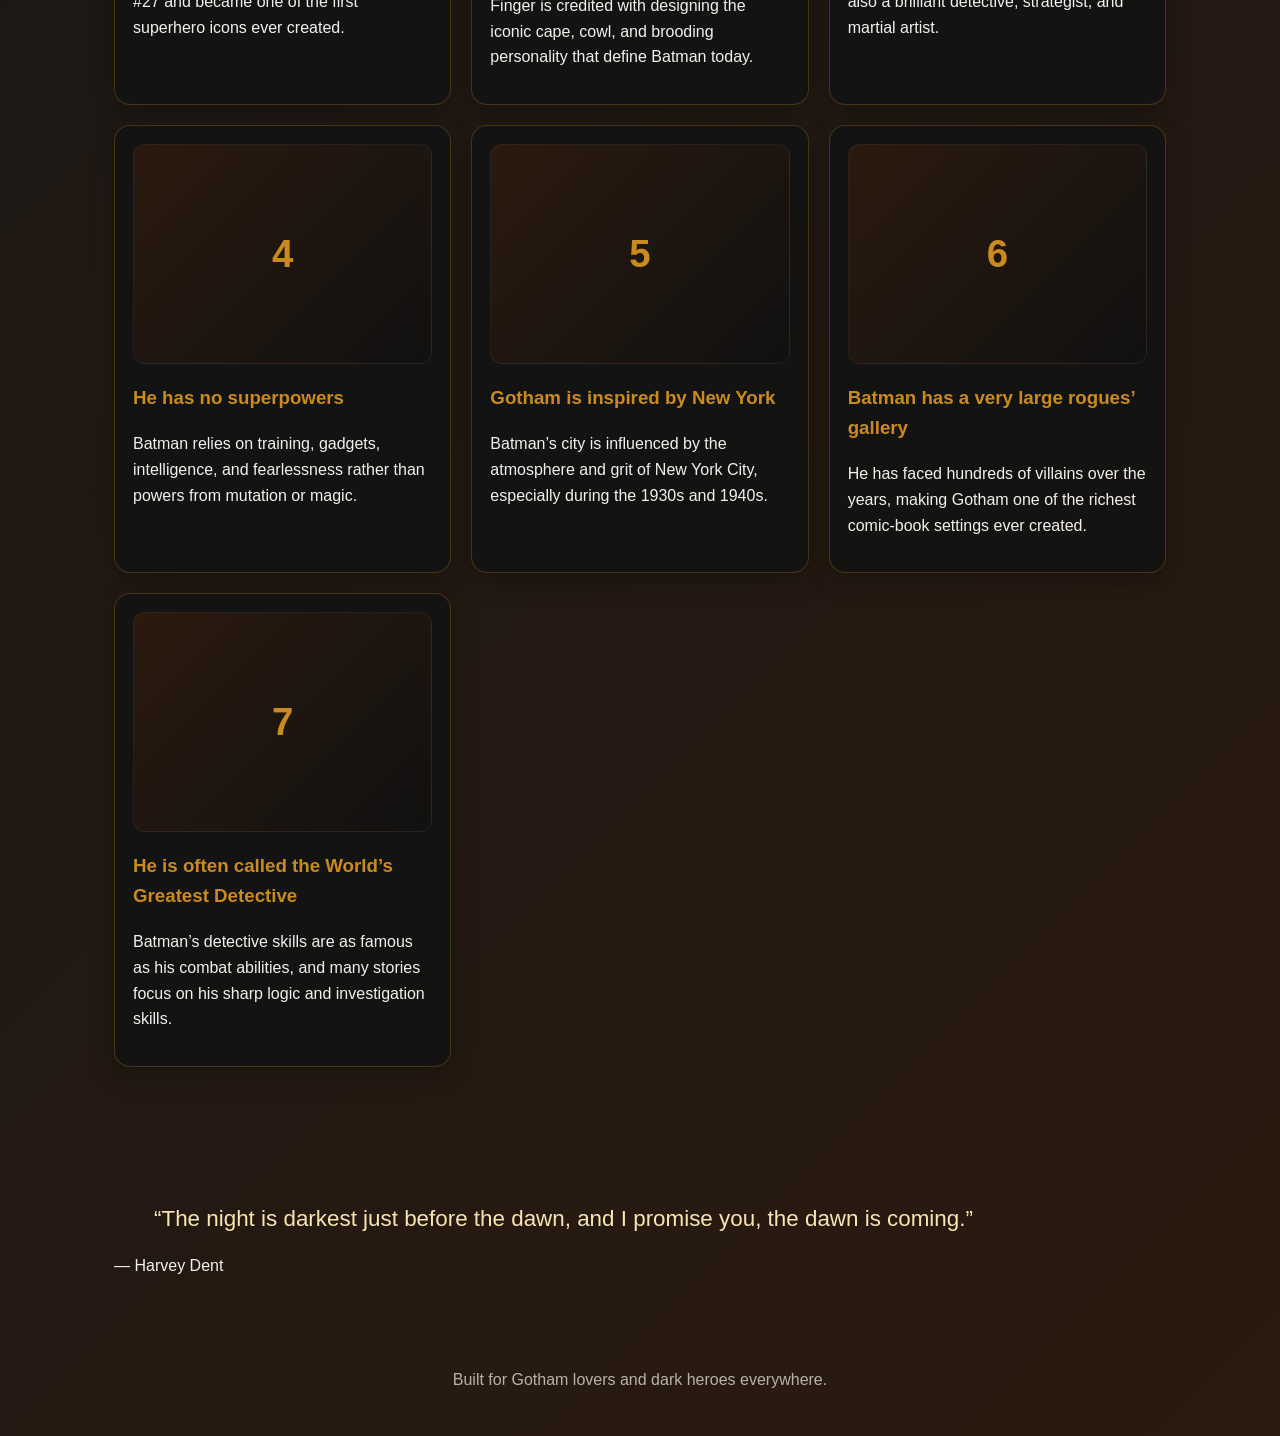
==== commit cf747519: "ubdate the website of batman" ====
--- a/index.html
+++ b/index.html
@@ -156,7 +156,7 @@
           </article>
           <article class="character-card vehicle-card batplane-card">
             <div class="card-icon" aria-hidden="true">🛩️</div>
-            <img src="images/vehicles/batplane.svg" alt="Batplane" />
+            <img src="images/batplane.jpg" alt="Batplane" />
             <h3>Batplane</h3>
             <p>The Batplane is one of Batman’s most iconic aerial machines, allowing him to travel long distances and reach distant threats with precision and speed.</p>
           </article>
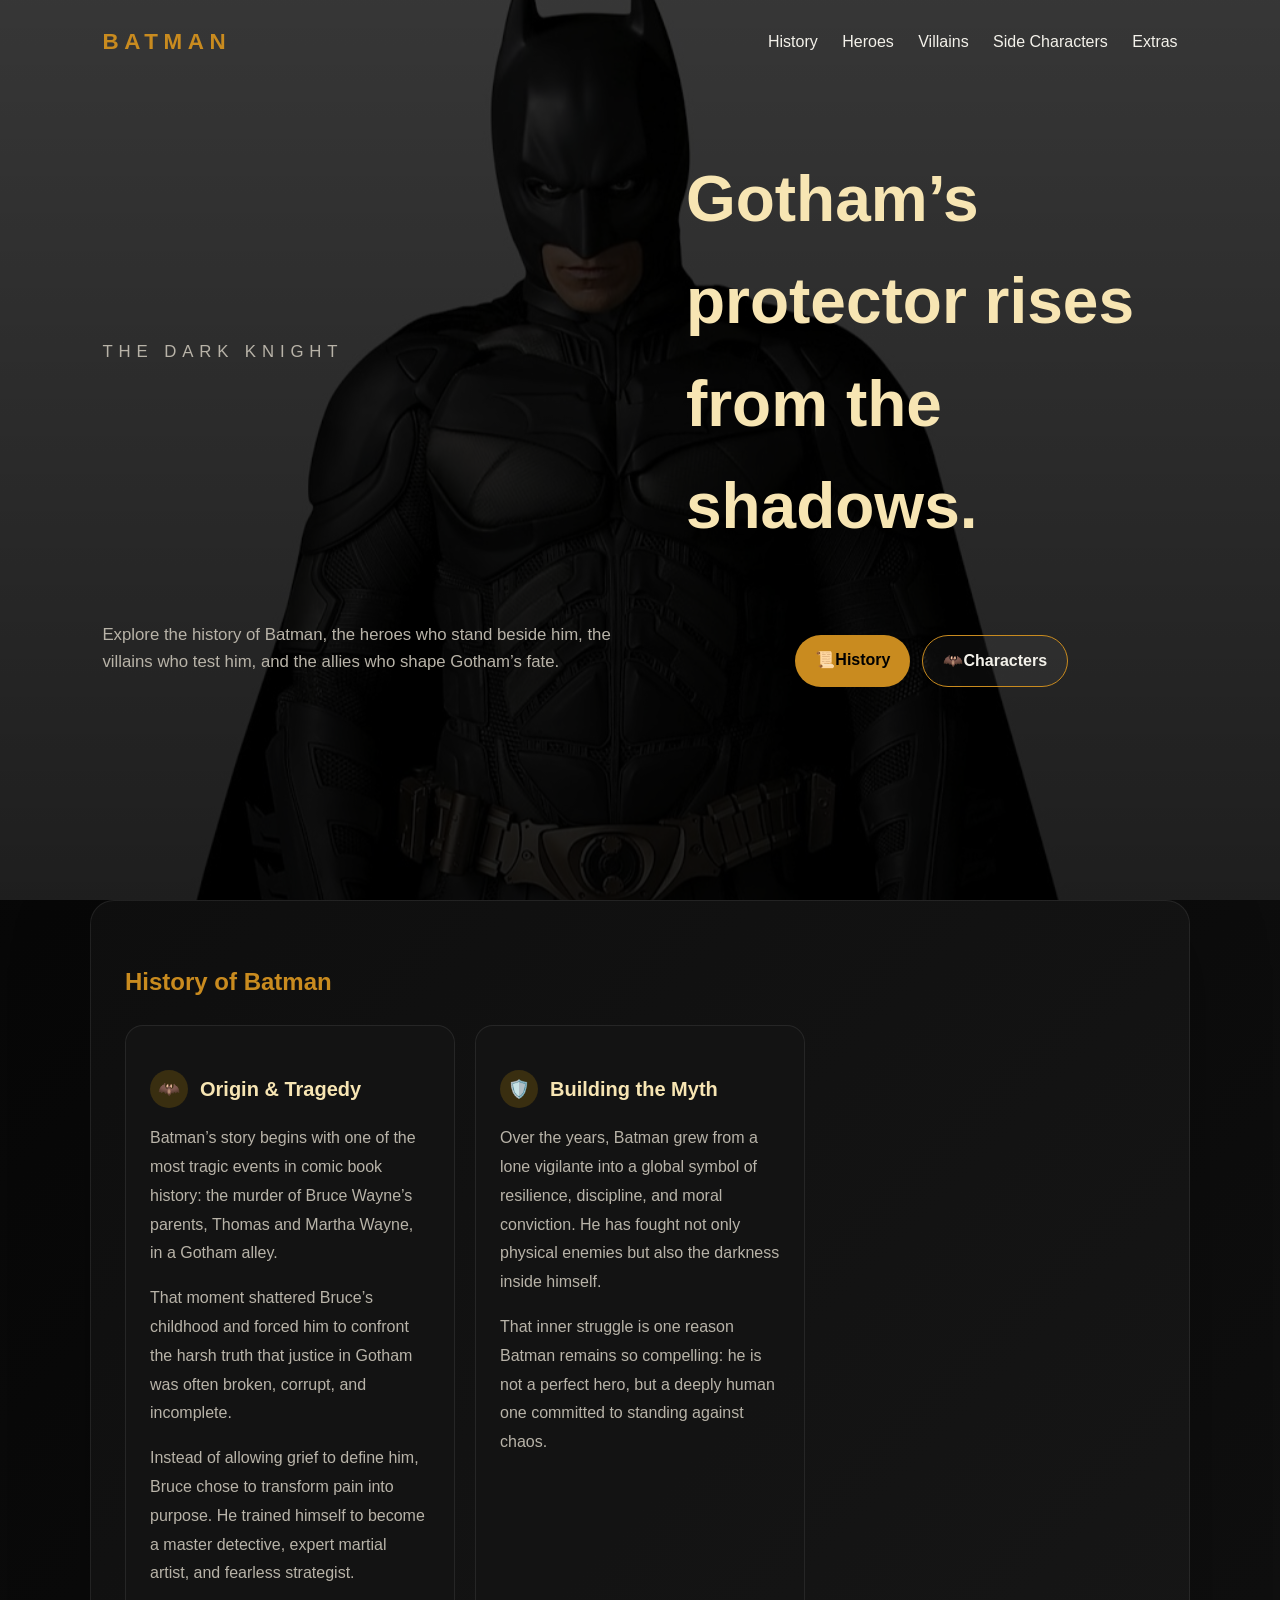
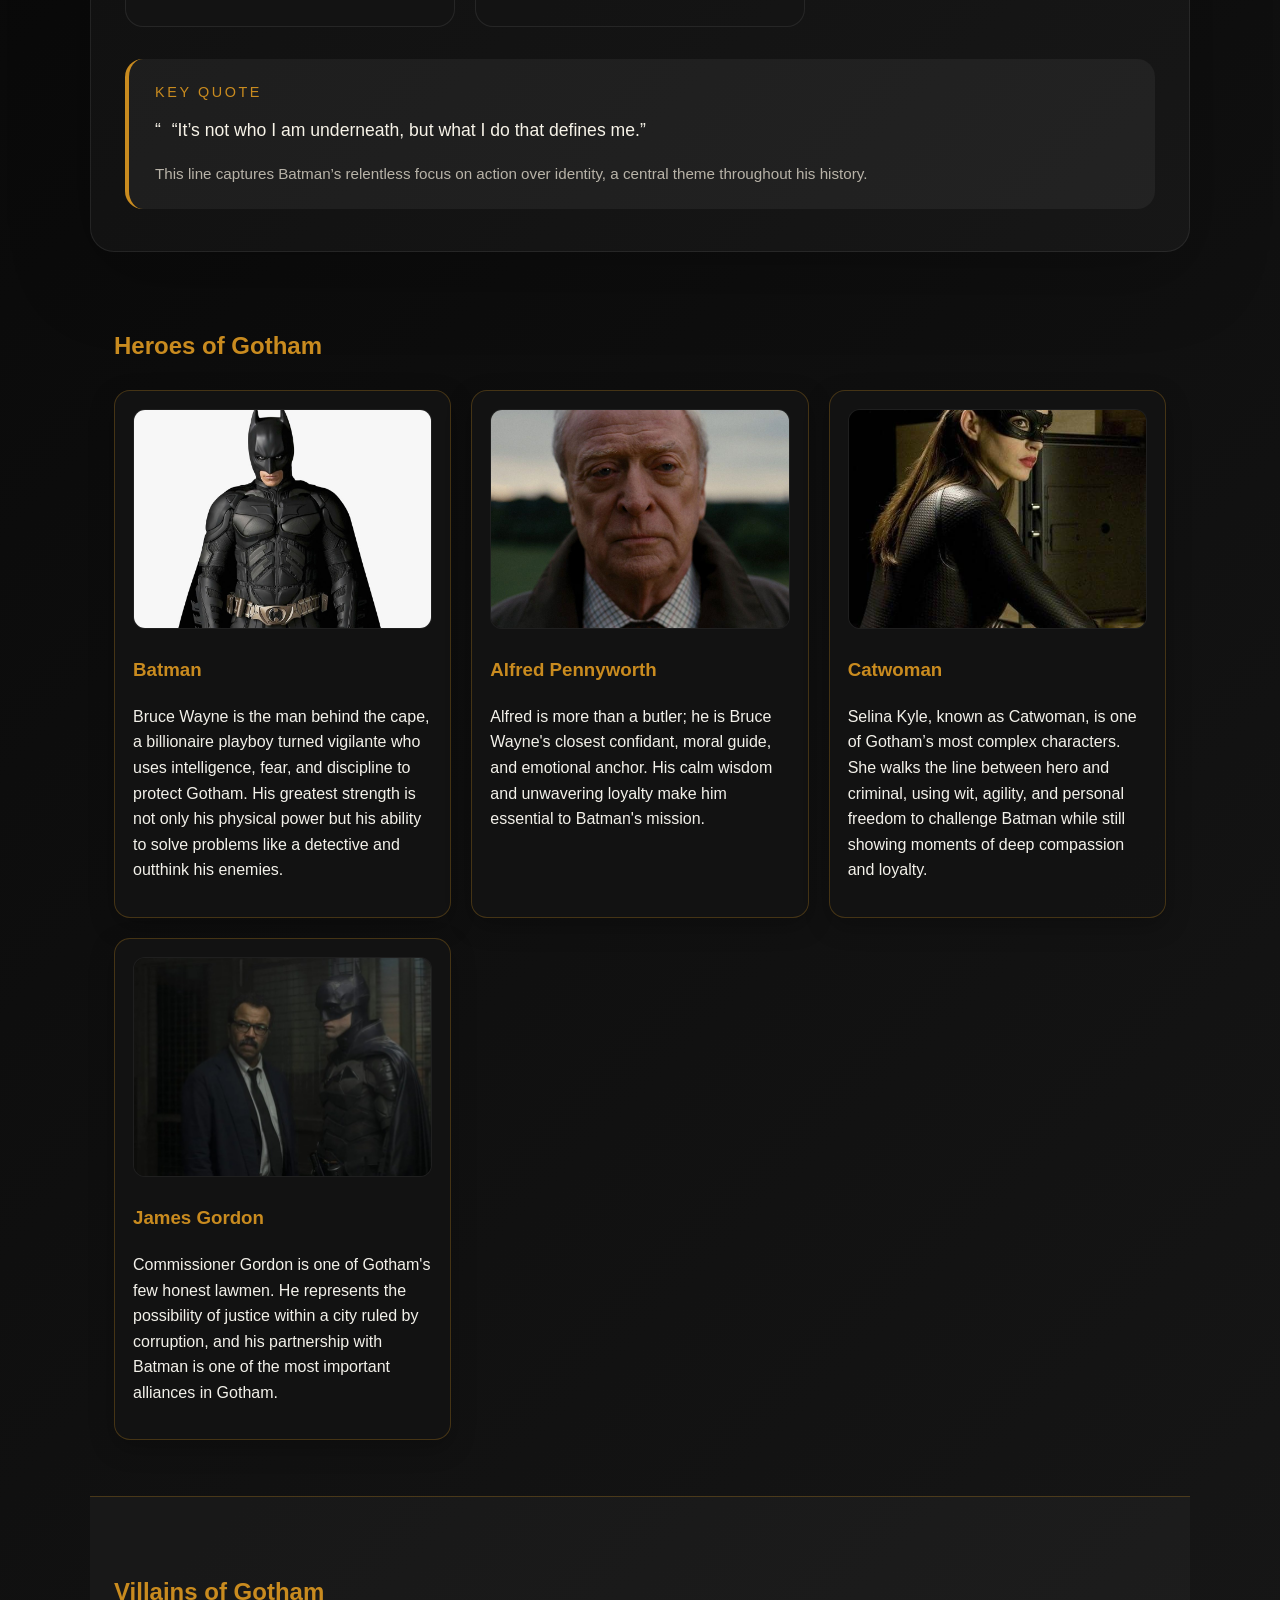
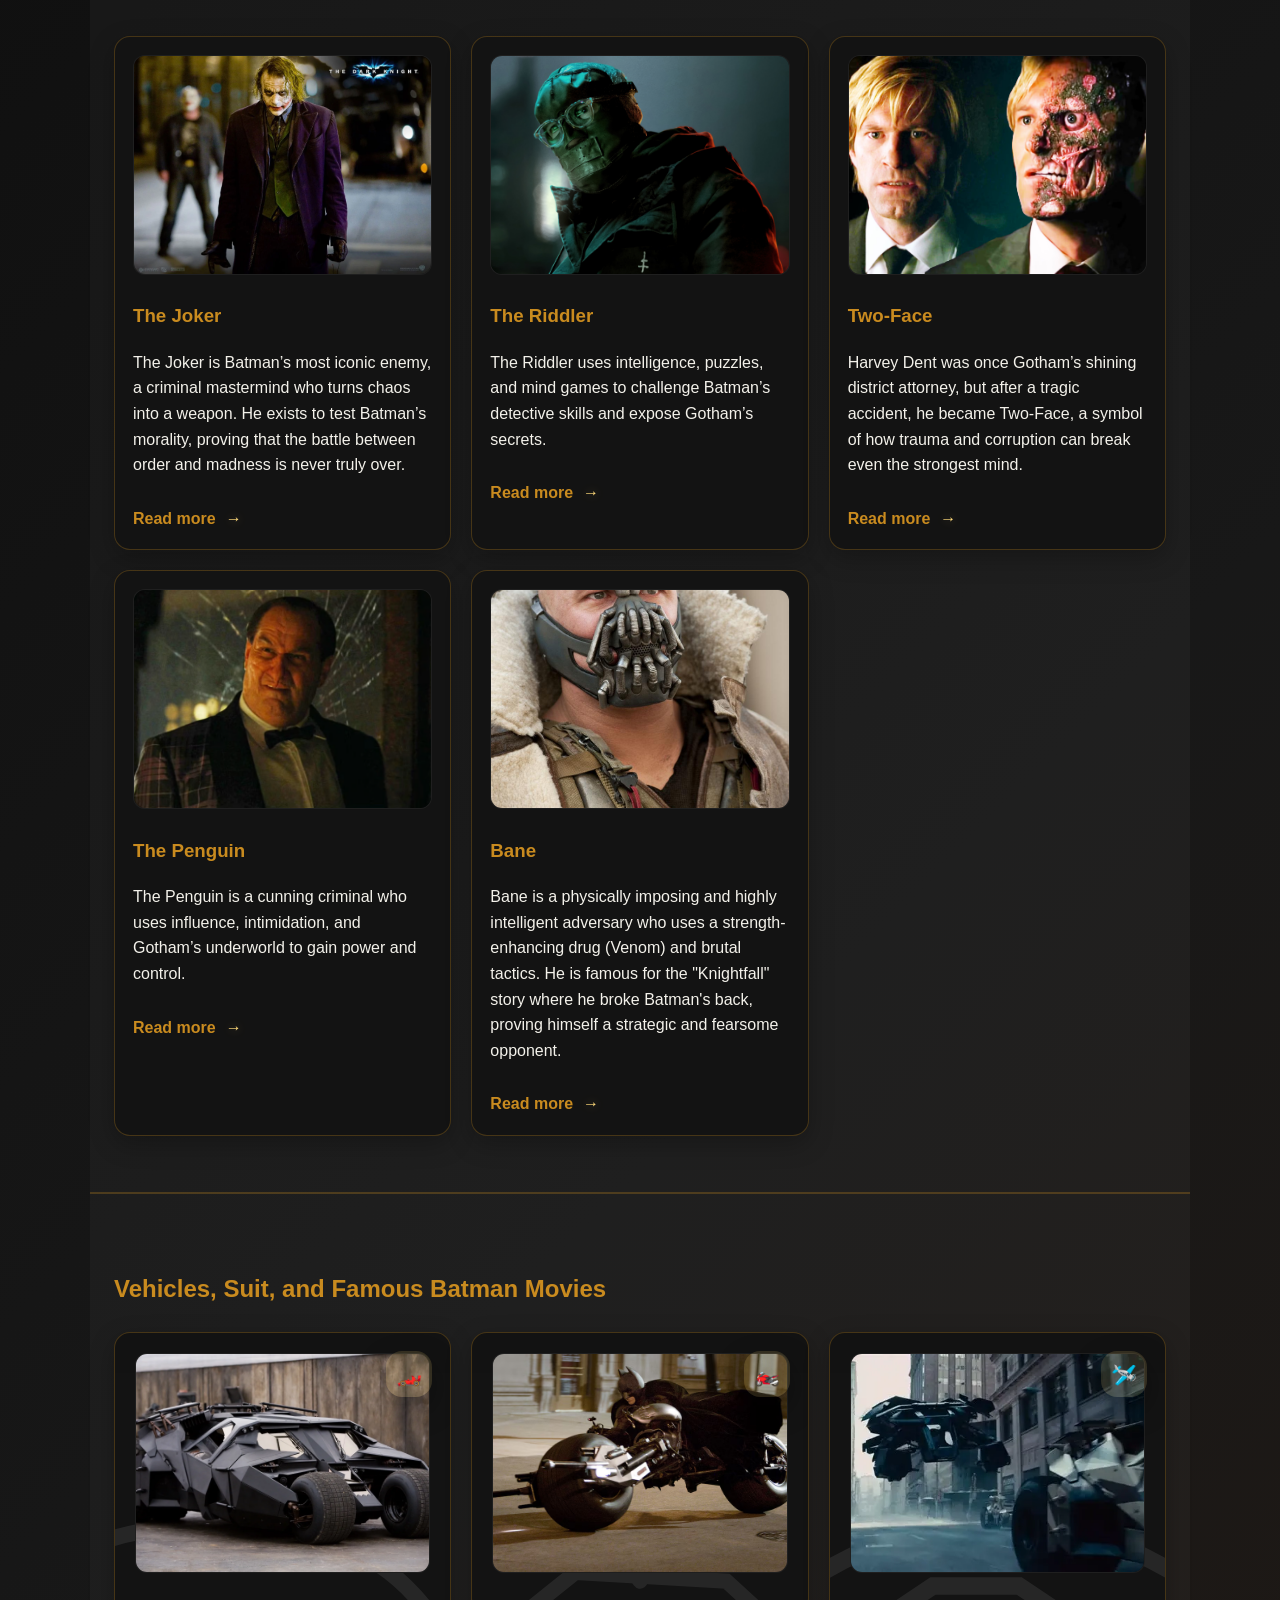
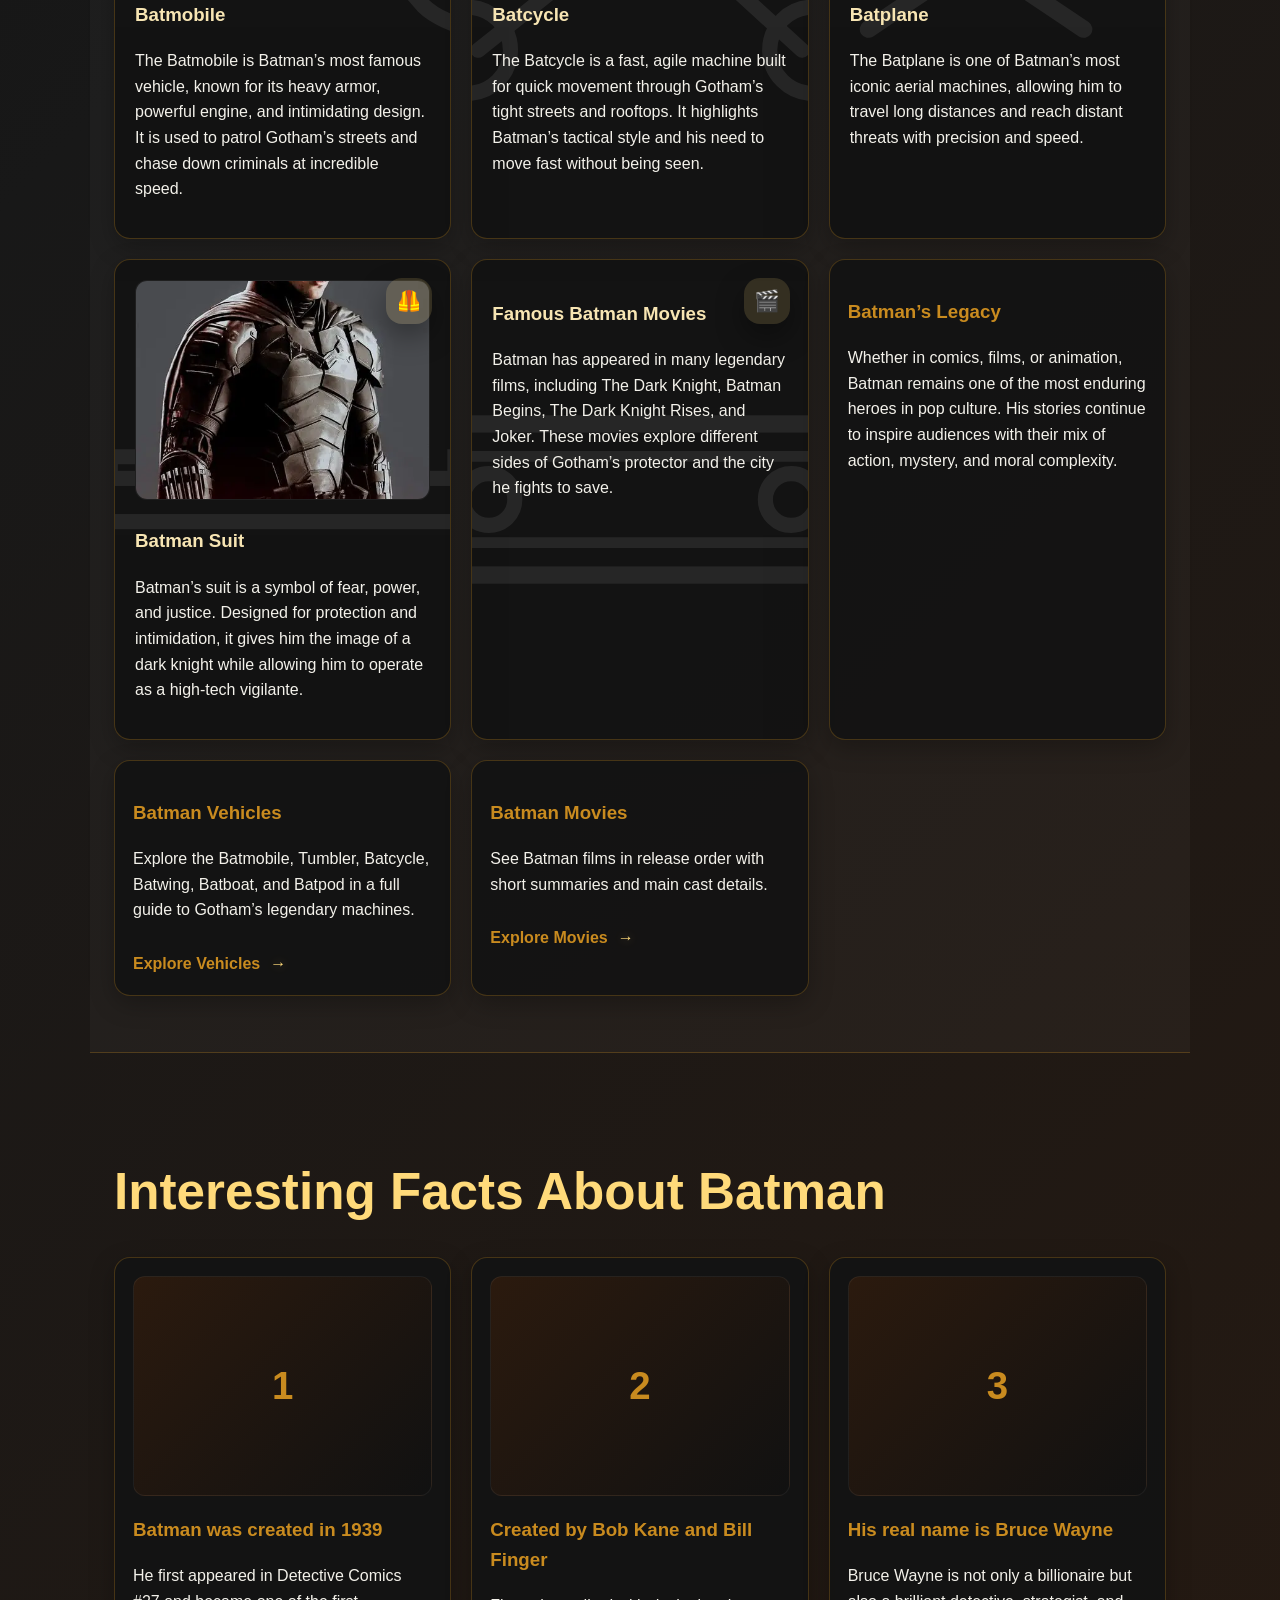
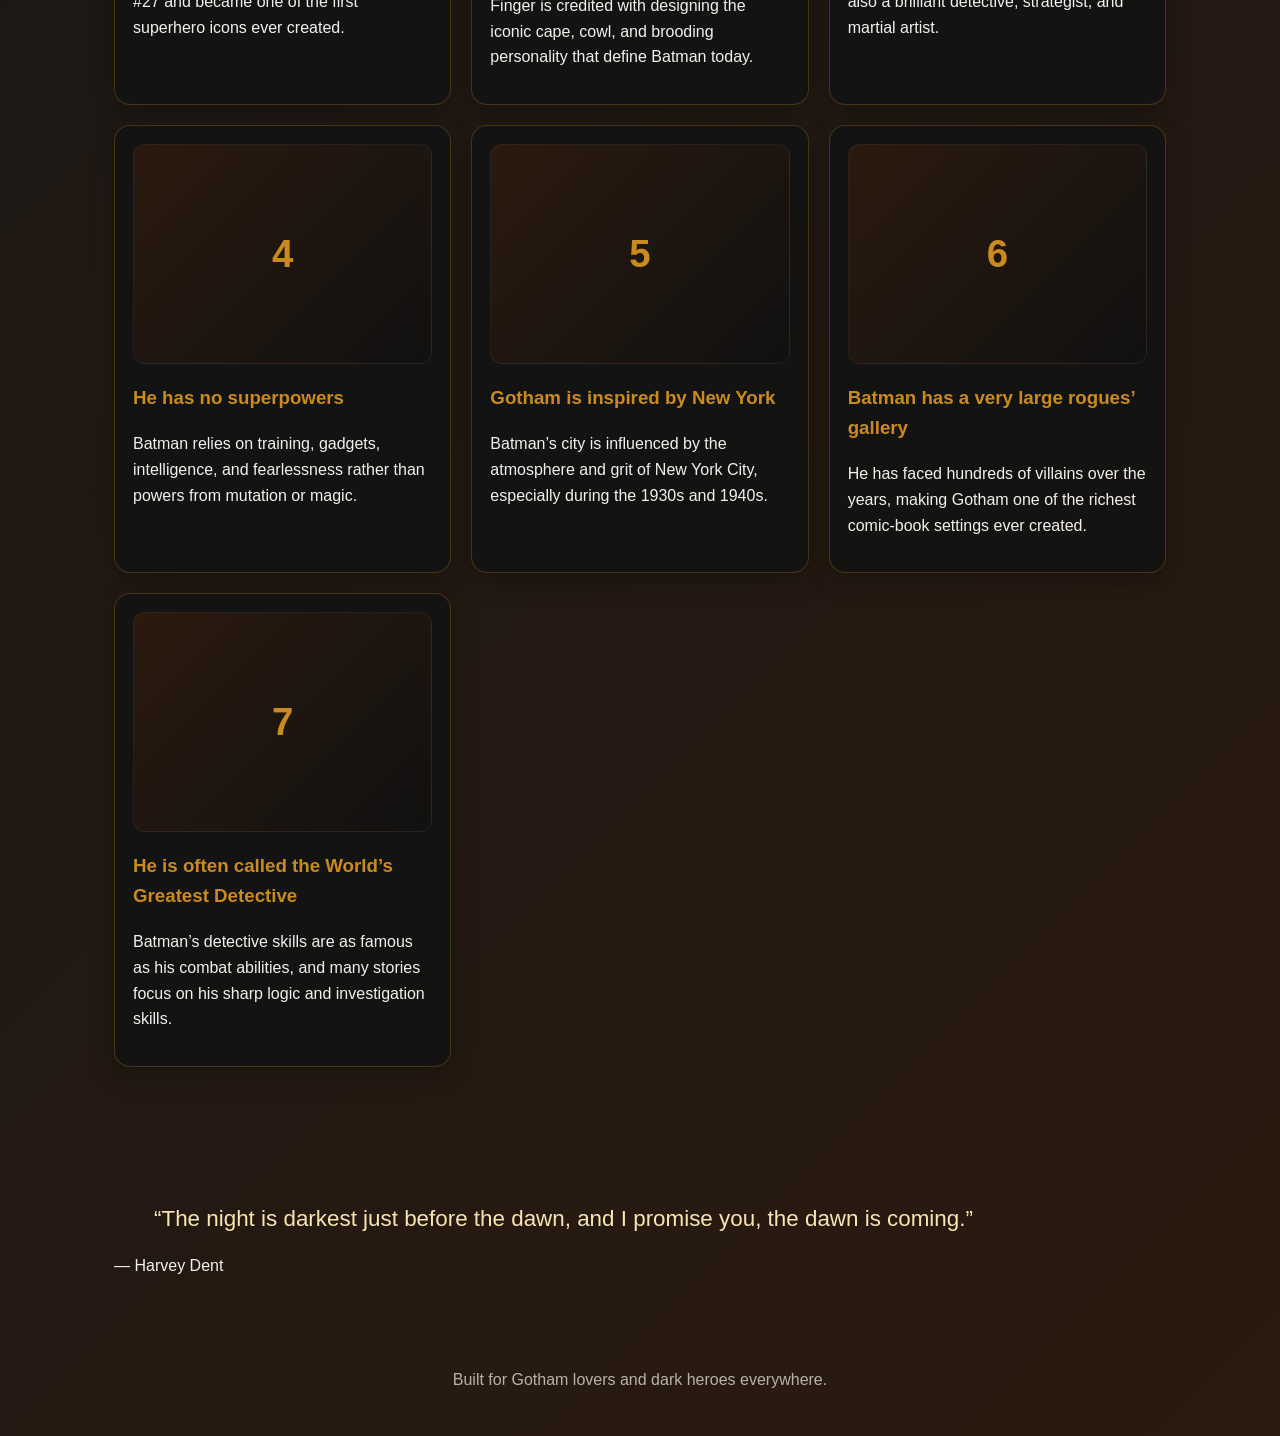
==== commit 048fb741: "ubdate the website of batman" ====
--- a/index.html
+++ b/index.html
@@ -150,7 +150,7 @@
           </article>
           <article class="character-card vehicle-card batcycle-card">
             <div class="card-icon" aria-hidden="true">🏍️</div>
-            <img src="images/vehicles/batcycle.svg" alt="Batcycle" />
+            <img src="images/batcycle.jpg" alt="Batcycle" />
             <h3>Batcycle</h3>
             <p>The Batcycle is a fast, agile machine built for quick movement through Gotham’s tight streets and rooftops. It highlights Batman’s tactical style and his need to move fast without being seen.</p>
           </article>
@@ -162,7 +162,7 @@
           </article>
           <article class="character-card vehicle-card suit-card">
             <div class="card-icon" aria-hidden="true">🦺</div>
-            <img src="images/suit.svg" alt="Batman suit" />
+            <img src="images/batman-suite.jpg" alt="Batman suit" />
             <h3>Batman Suit</h3>
             <p>Batman’s suit is a symbol of fear, power, and justice. Designed for protection and intimidation, it gives him the image of a dark knight while allowing him to operate as a high-tech vigilante.</p>
           </article>
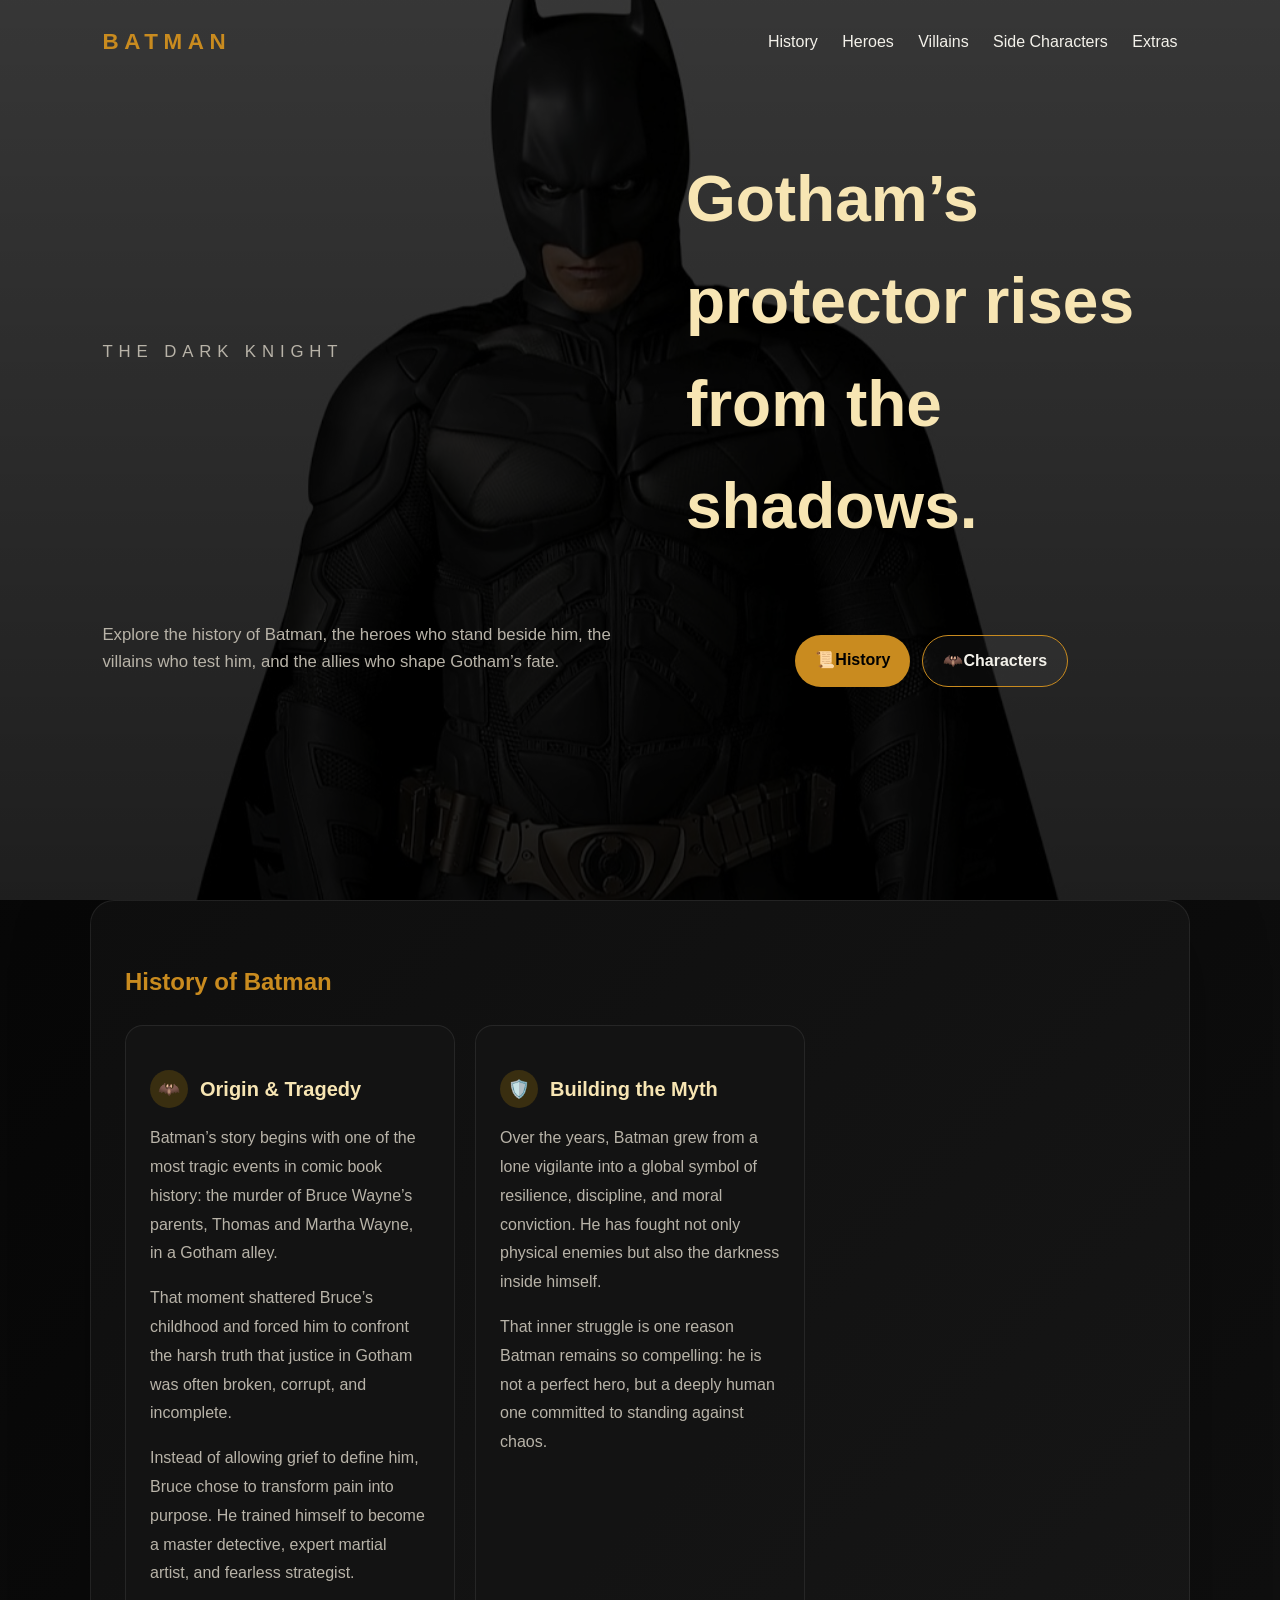
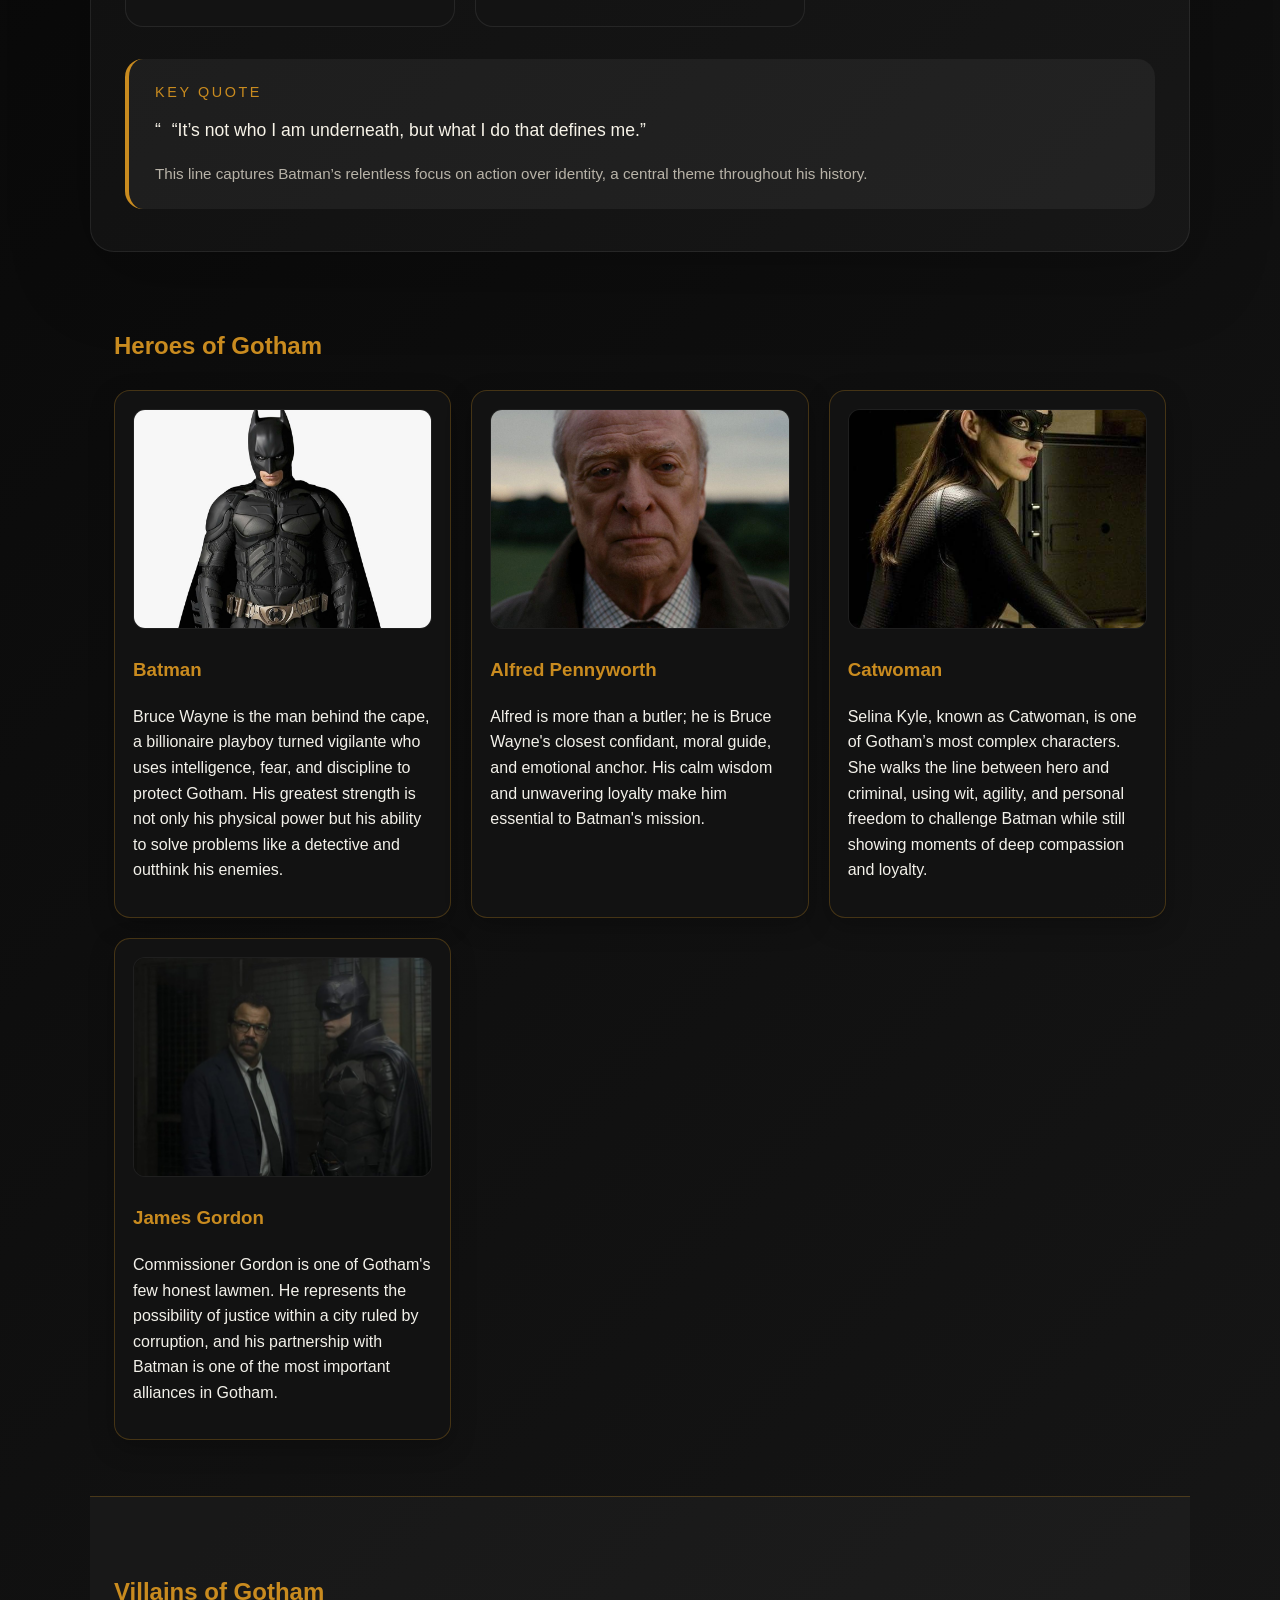
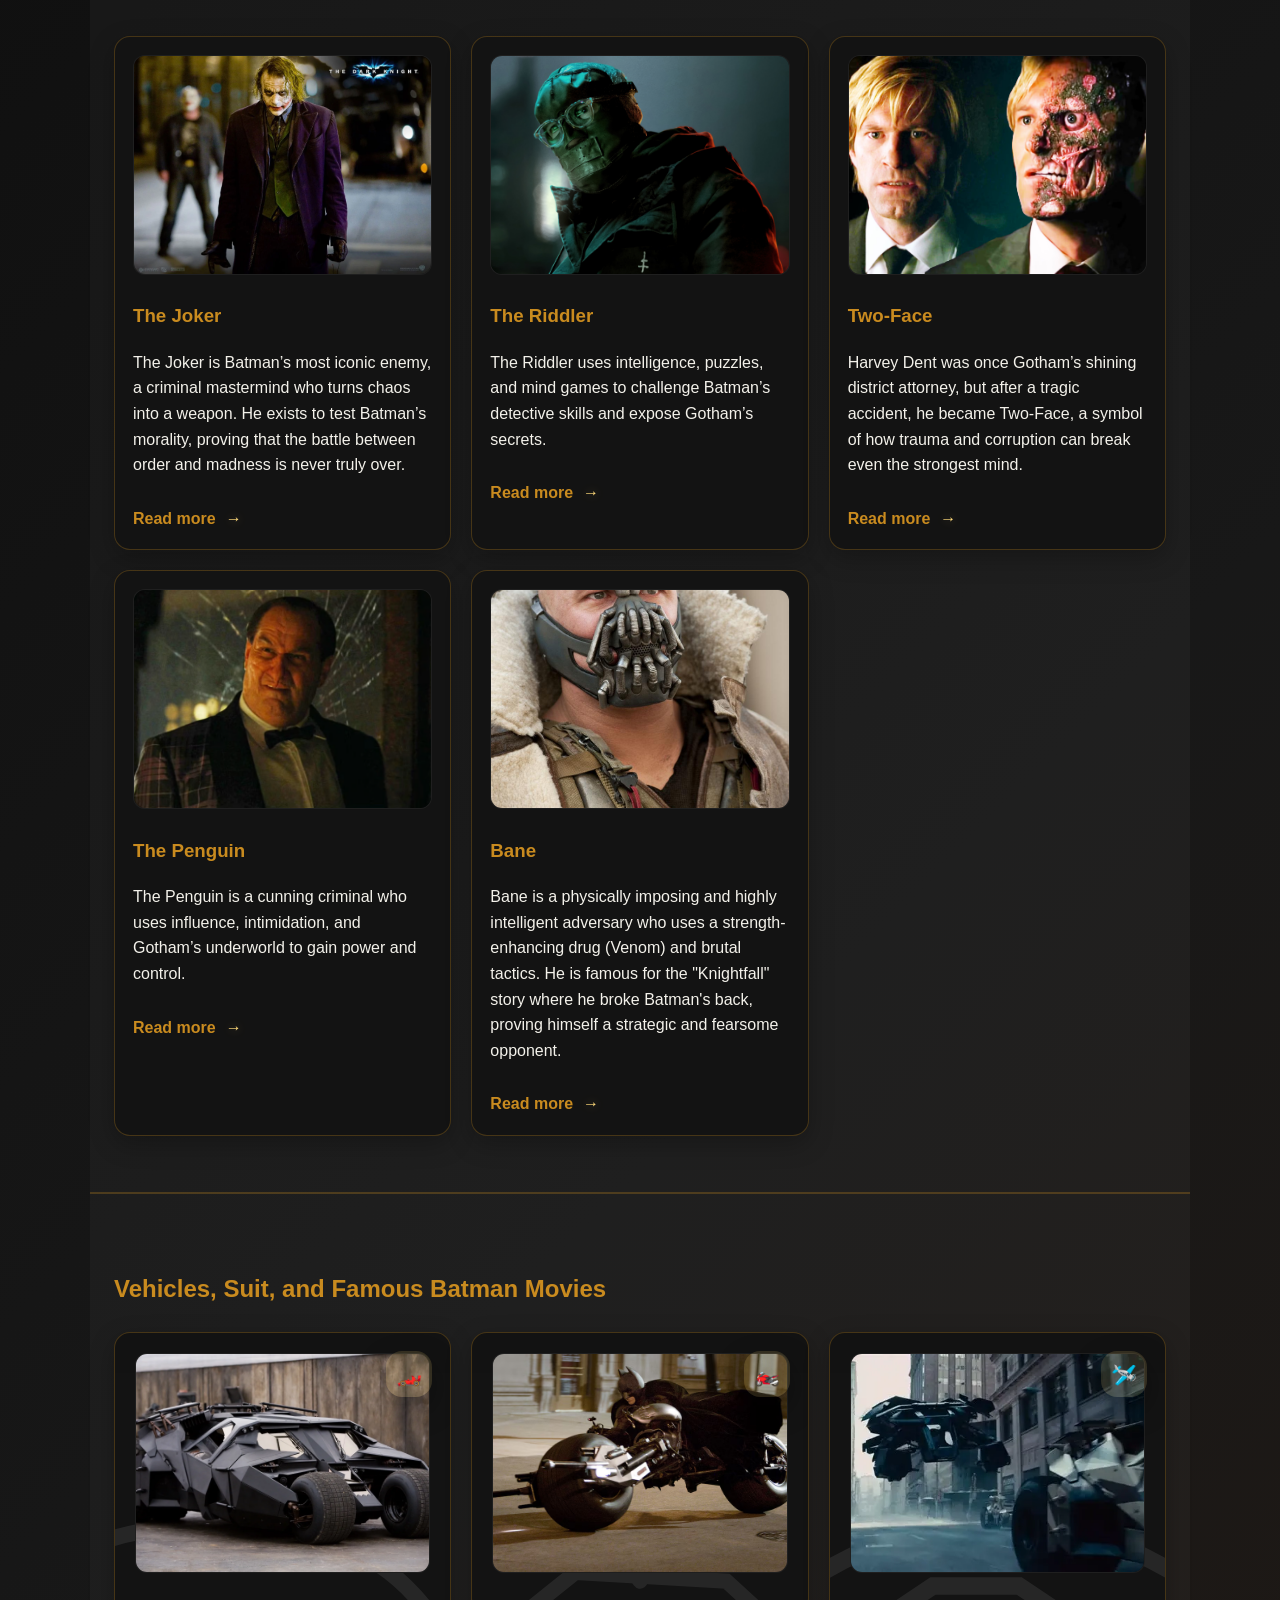
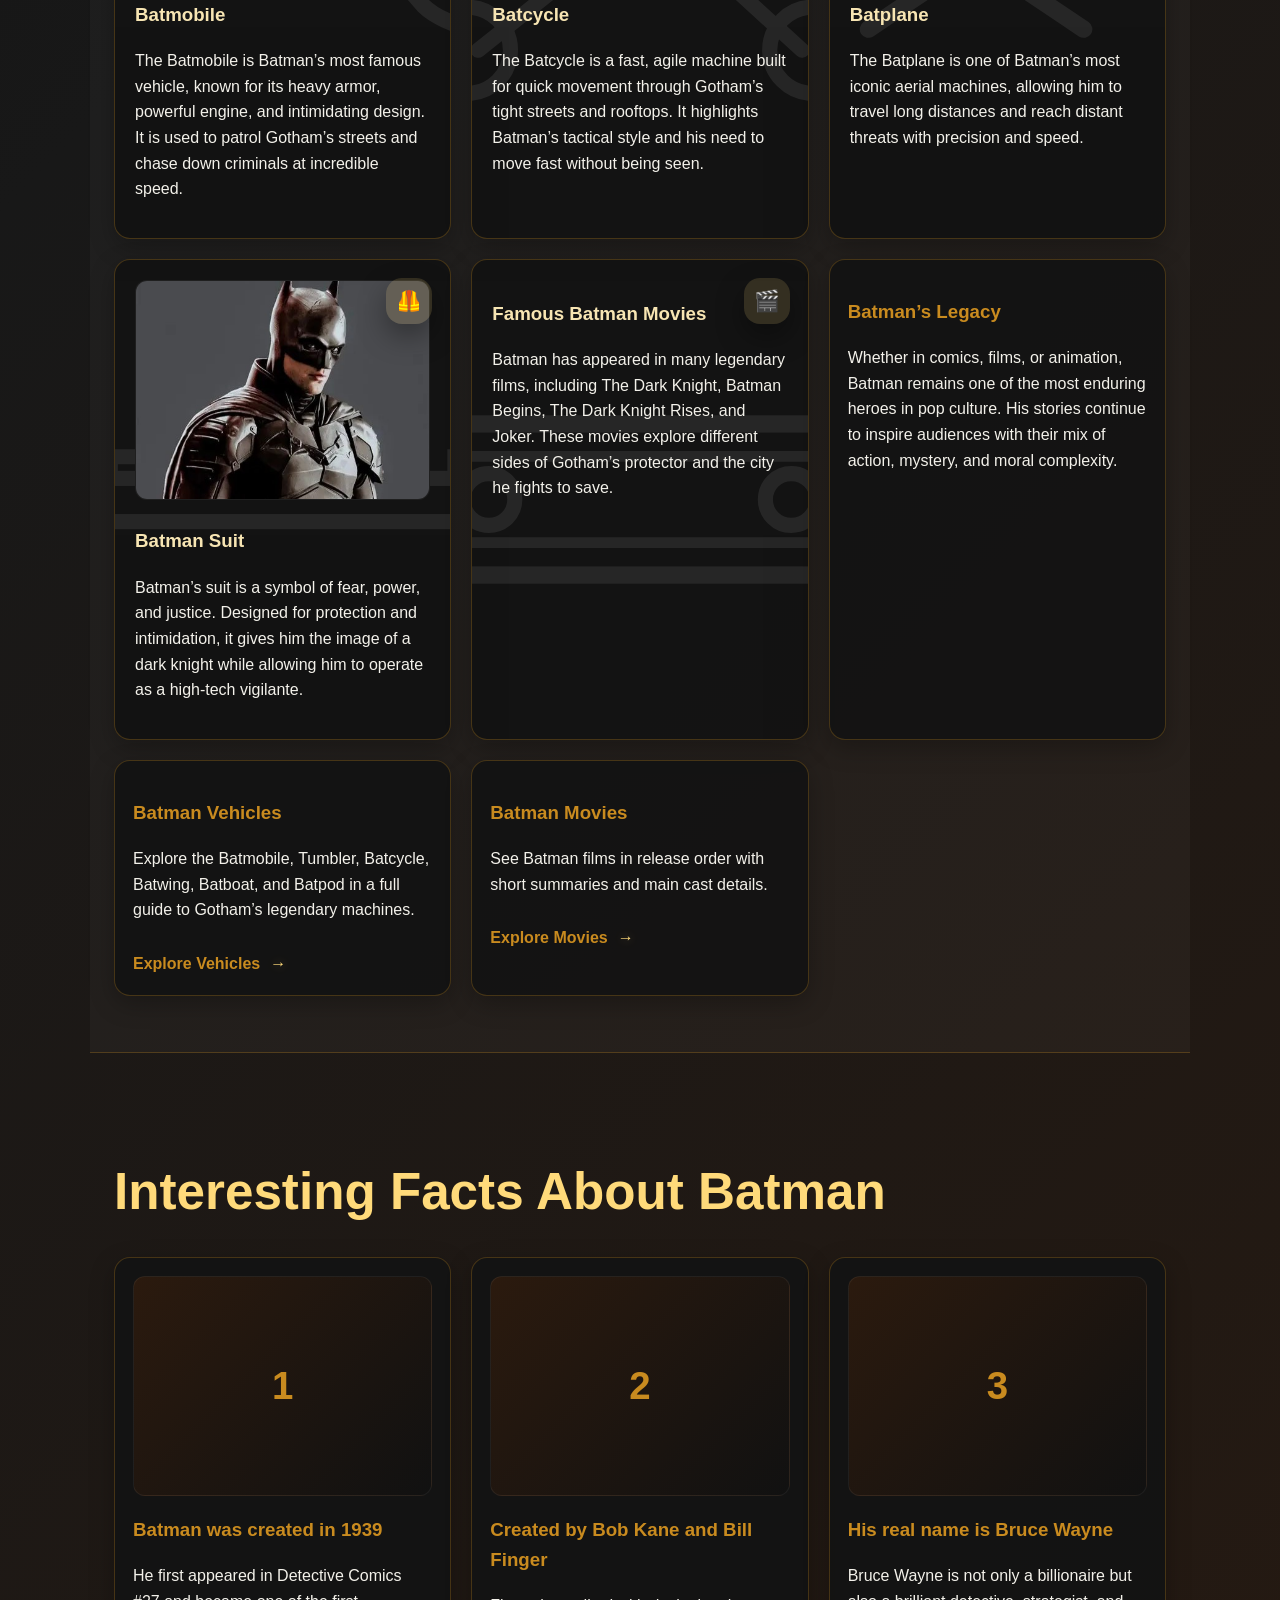
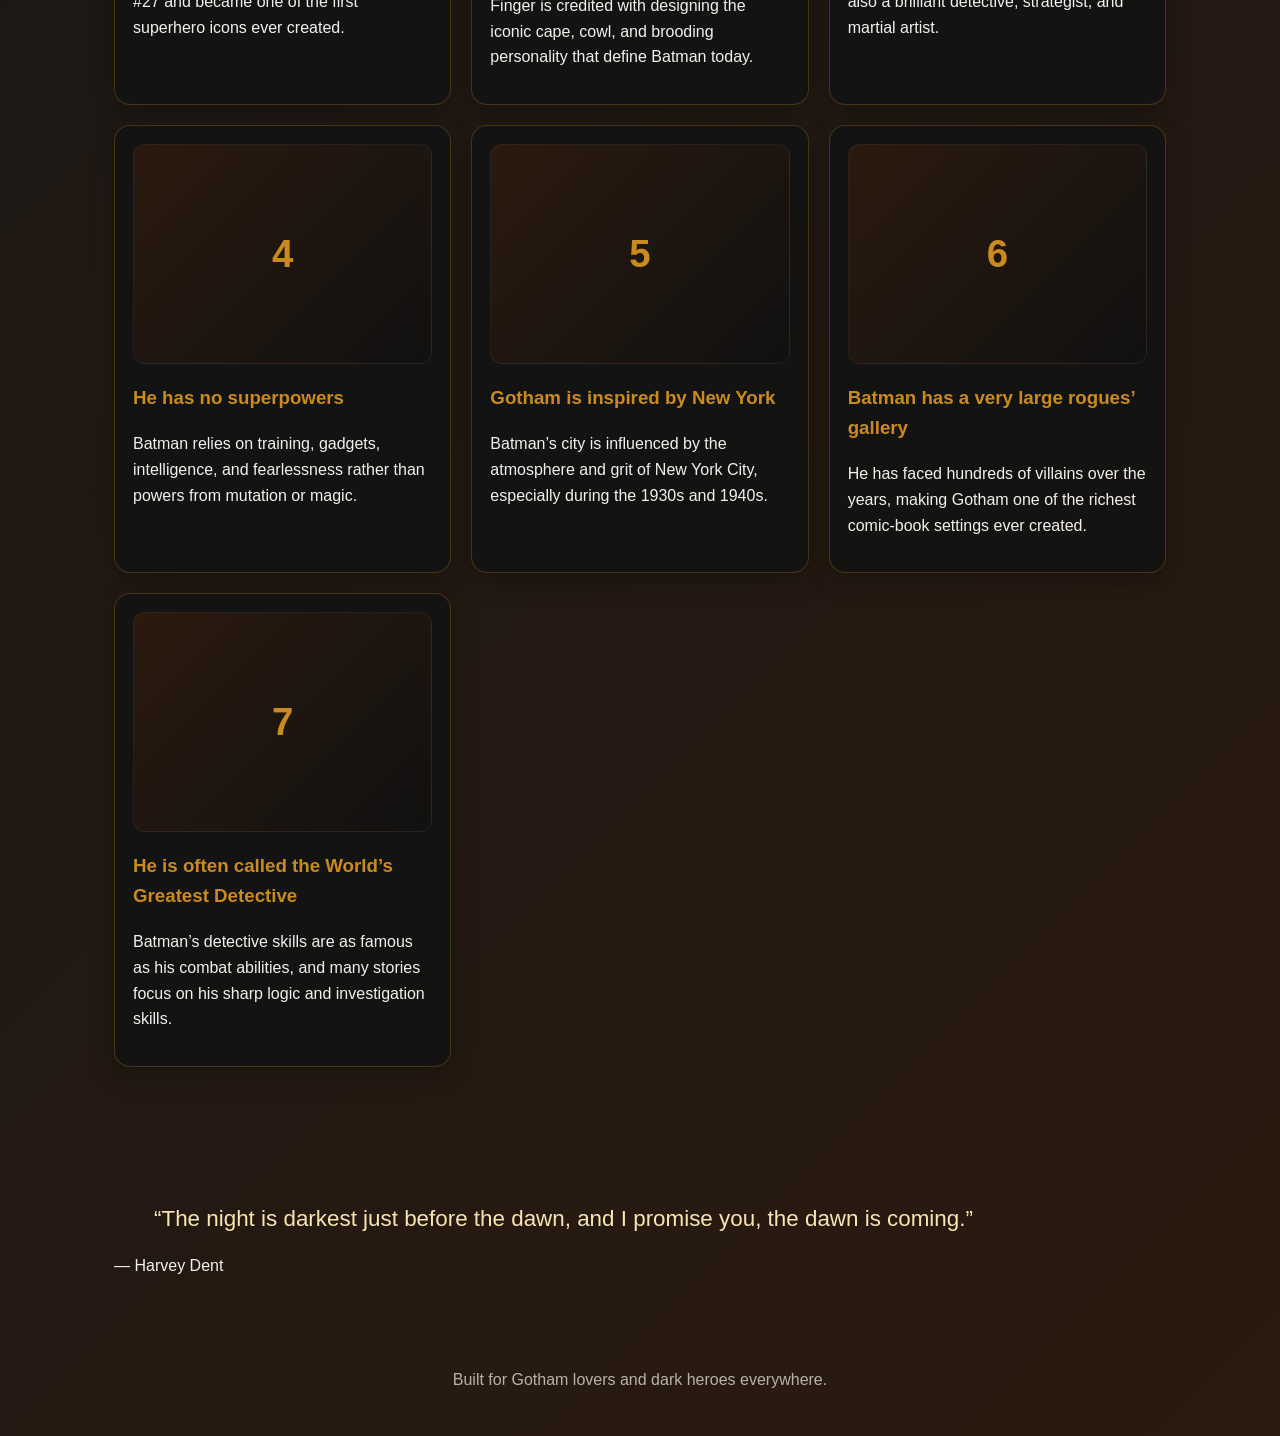
==== commit b69674c4: "ubdate the website of batman" ====
(no text change in the page or its own stylesheets)
